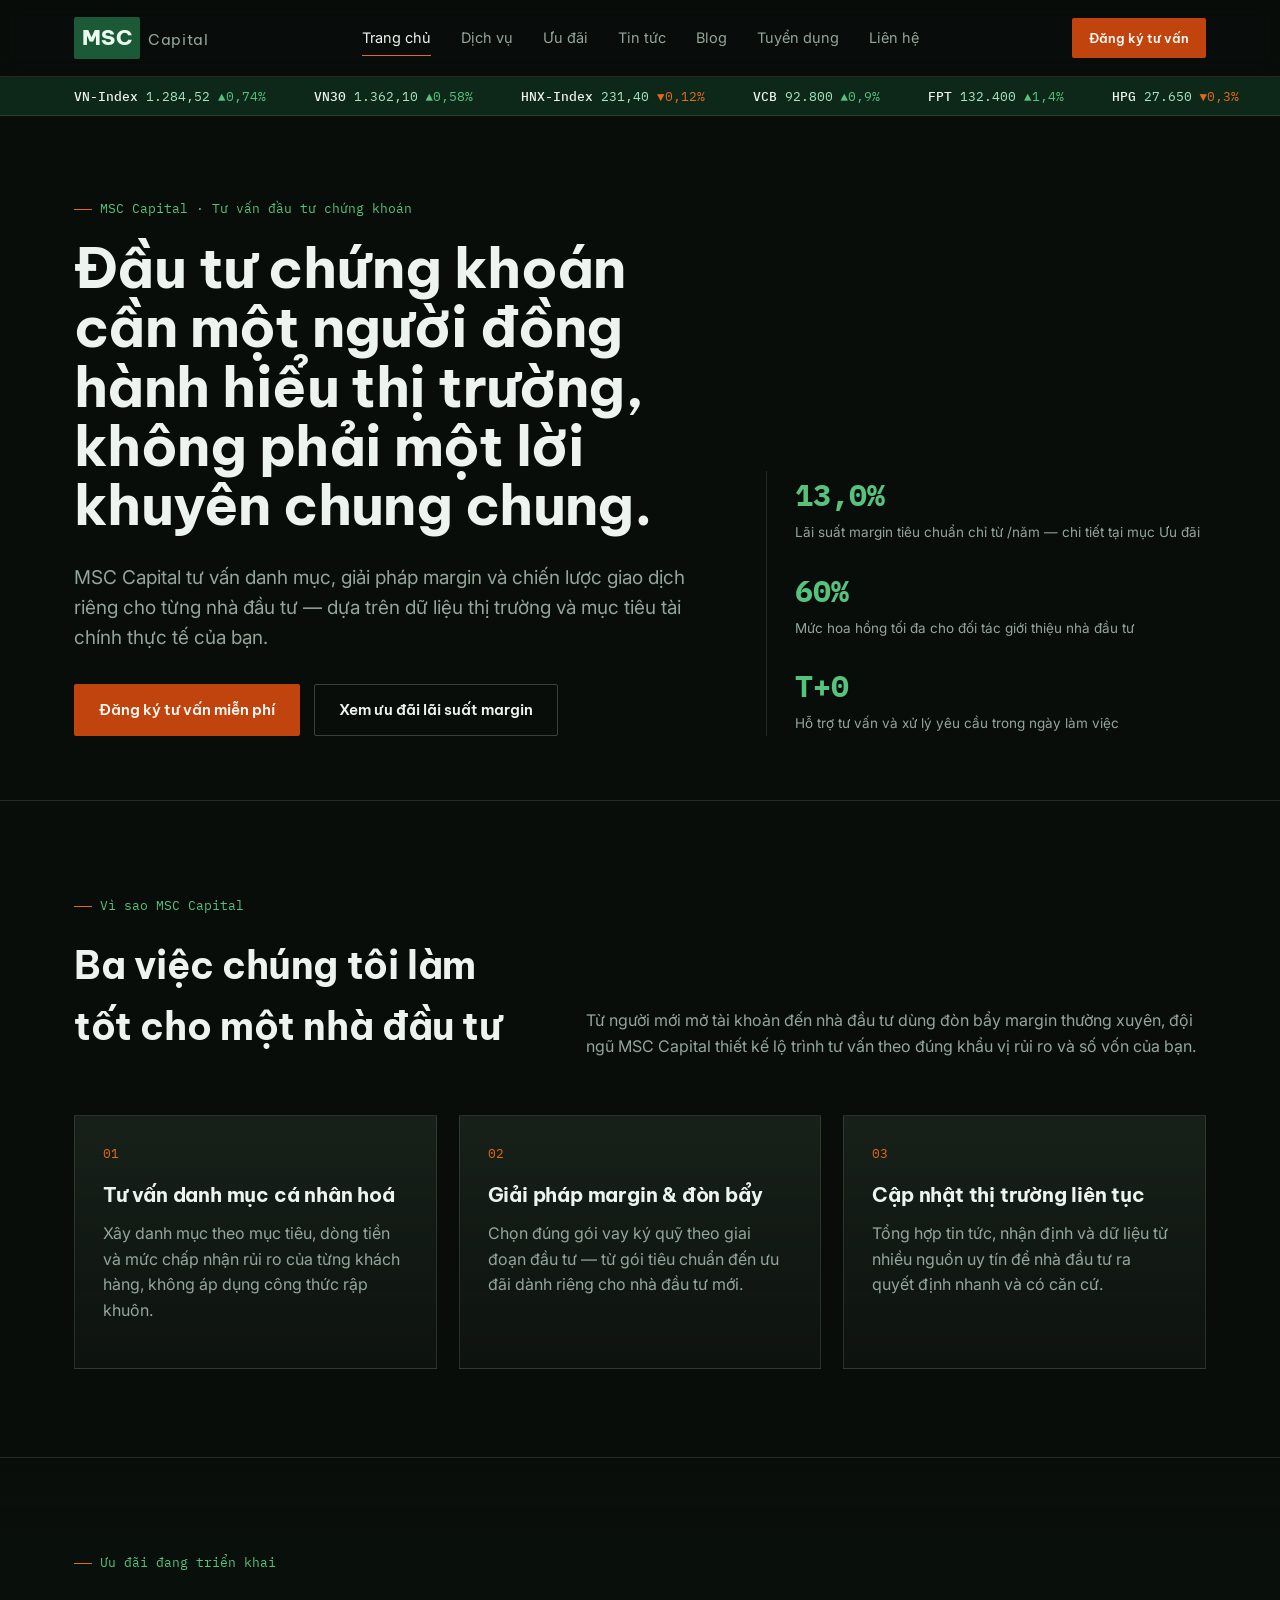
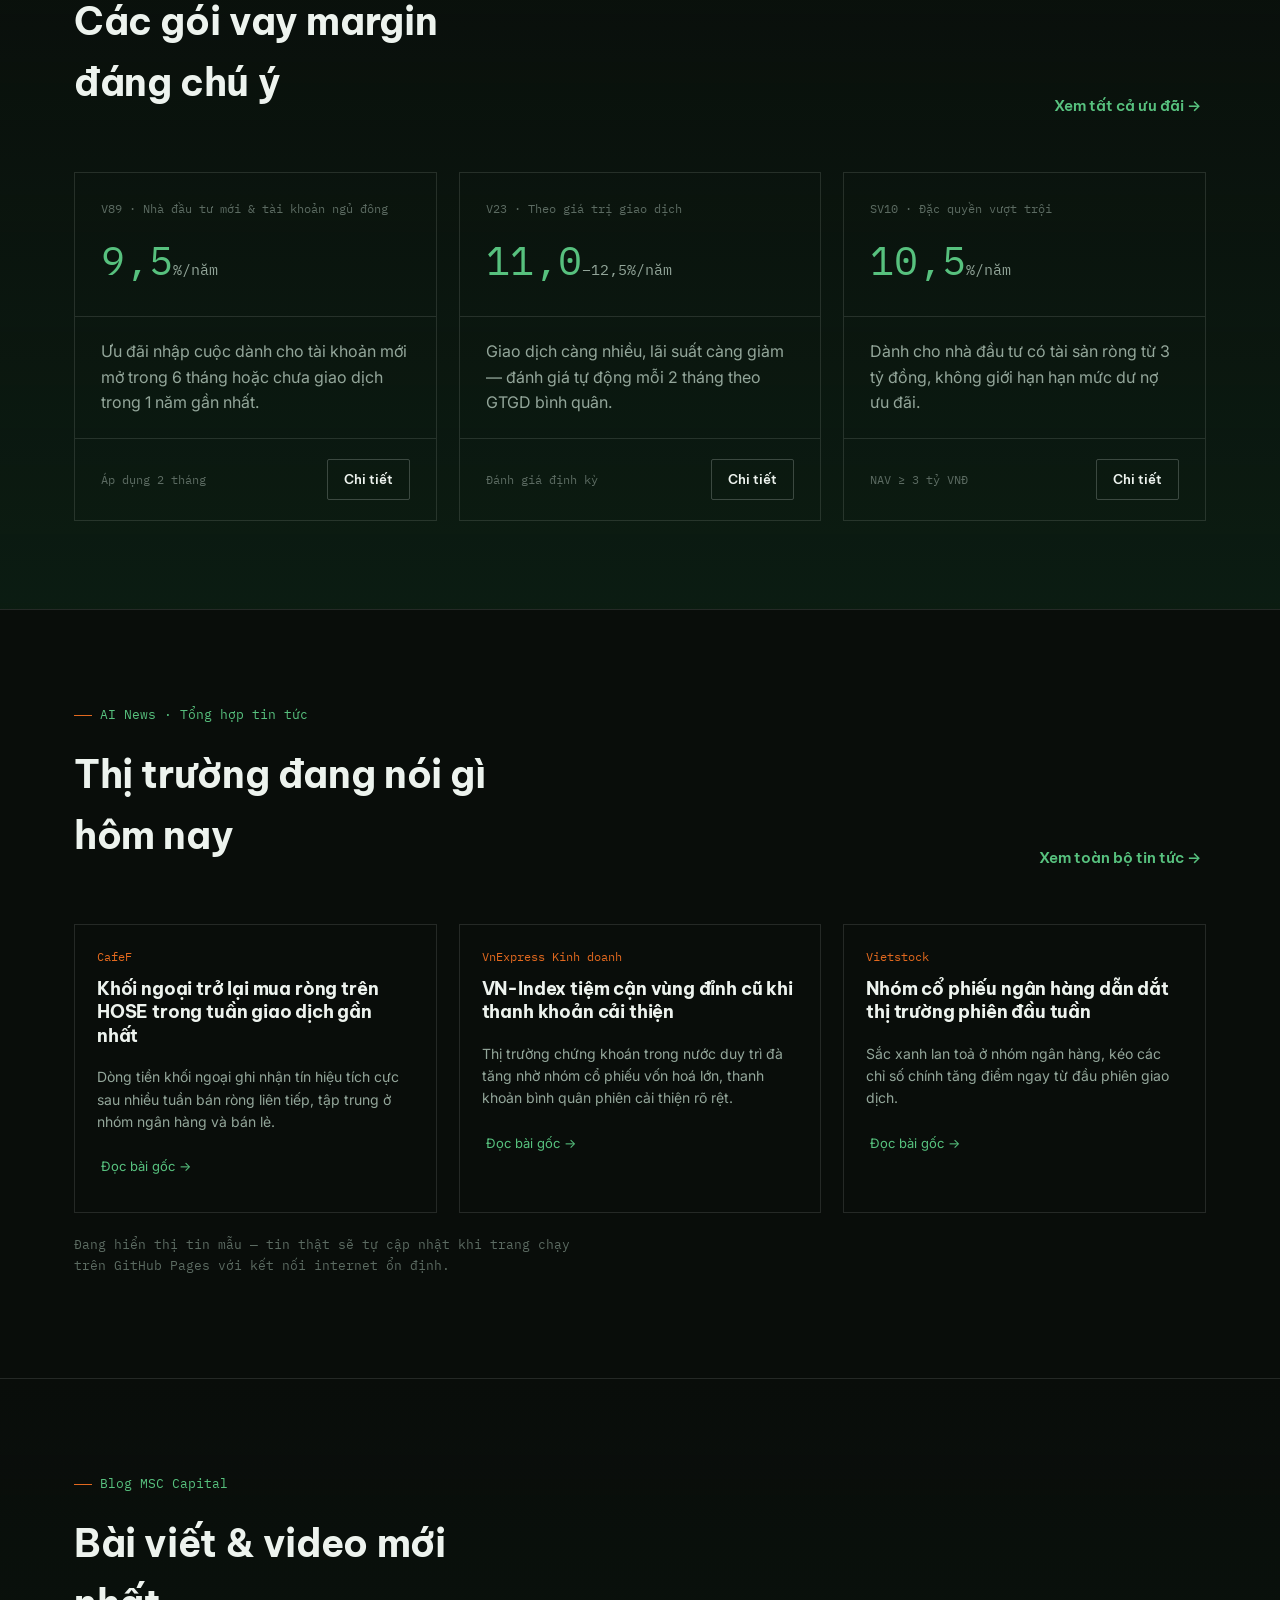
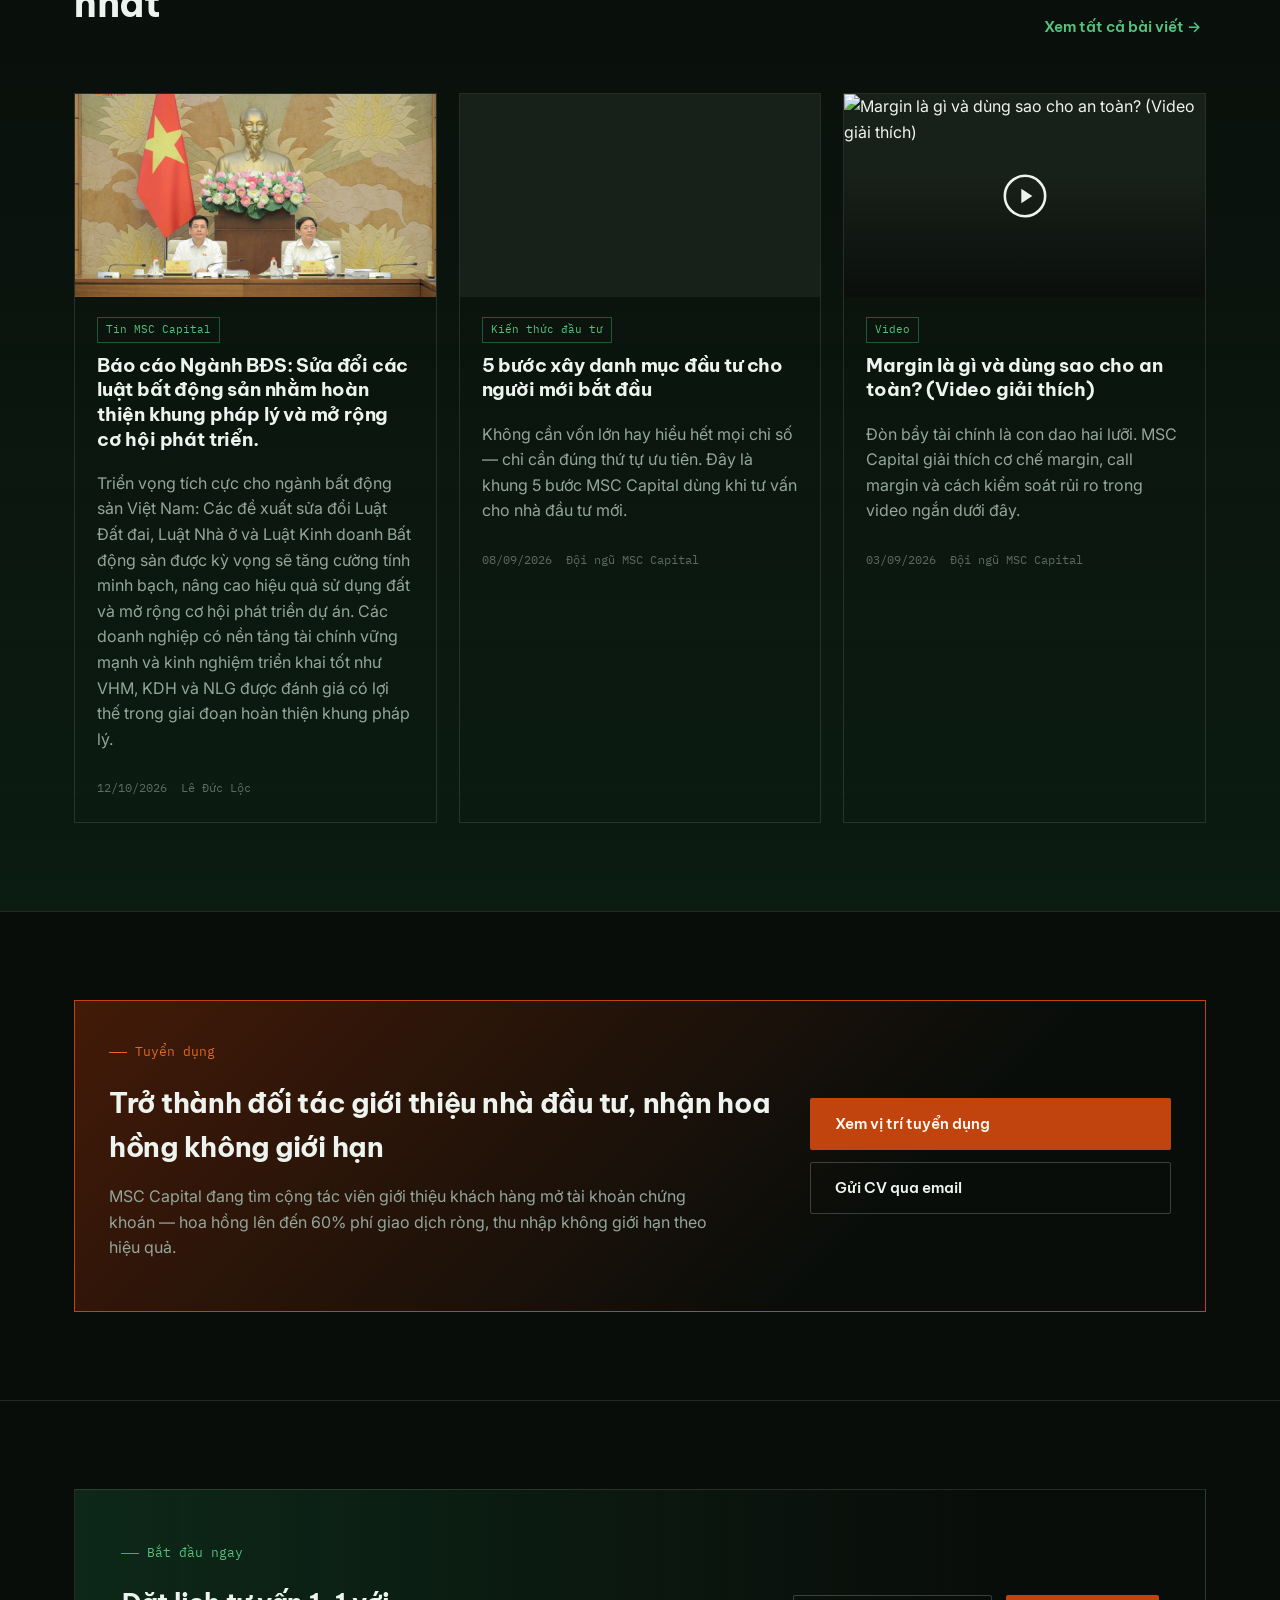
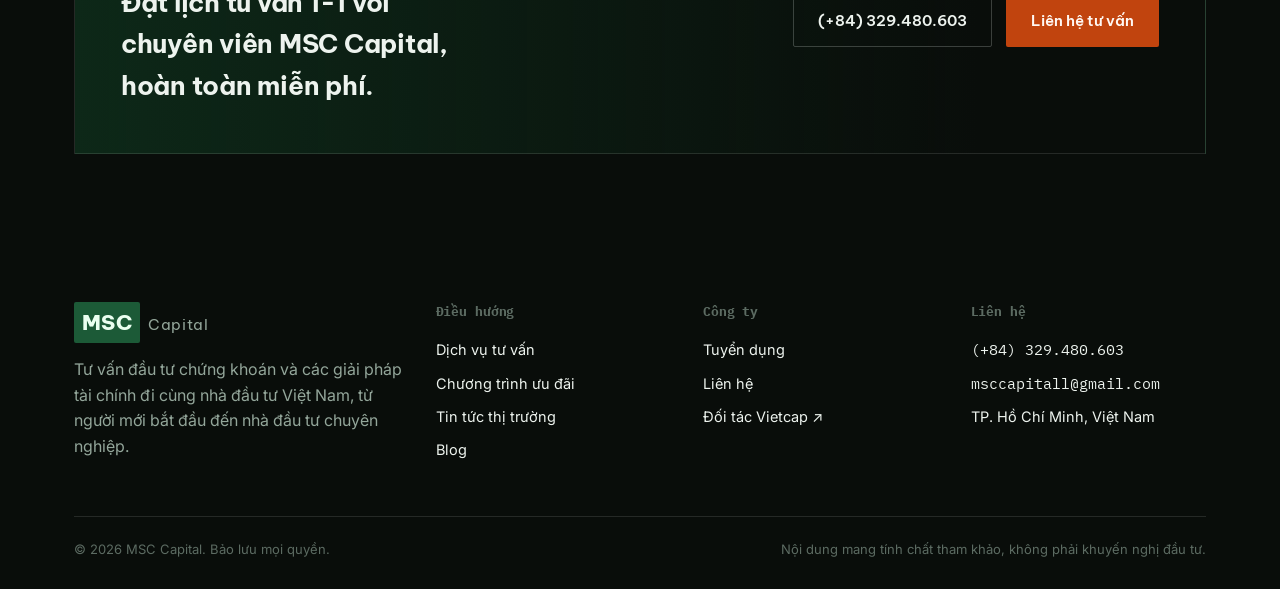
==== index.html @ 5cda2515 "Add files via upload" ====
<!DOCTYPE html>
<html lang="vi">
<head>
<meta charset="UTF-8">
<meta name="viewport" content="width=device-width, initial-scale=1.0">
<title>MSC Capital — Tư vấn đầu tư chứng khoán</title>
<meta name="description" content="MSC Capital tư vấn đầu tư chứng khoán, đồng hành cùng nhà đầu tư Việt Nam qua các gói vay margin ưu đãi, tin tức thị trường và đội ngũ chuyên viên tư vấn.">
<link rel="preconnect" href="https://fonts.googleapis.com">
<link href="https://fonts.googleapis.com/css2?family=Be+Vietnam+Pro:wght@500;700;800&family=Inter:wght@400;500;600&family=IBM+Plex+Mono:wght@400;500&display=swap" rel="stylesheet">
<link rel="stylesheet" href="css/style.css">
</head>
<body data-page="home">

<div id="site-header"></div>

<section class="hero">
  <div class="wrap hero-grid">
    <div>
      <div class="eyebrow">MSC Capital · Tư vấn đầu tư chứng khoán</div>
      <h1>Đầu tư chứng khoán cần một người đồng hành hiểu thị trường, không phải một lời khuyên chung chung.</h1>
      <p class="lede">MSC Capital tư vấn danh mục, giải pháp margin và chiến lược giao dịch riêng cho từng nhà đầu tư — dựa trên dữ liệu thị trường và mục tiêu tài chính thực tế của bạn.</p>
      <div class="hero-actions">
        <a href="lien-he.html" class="btn btn-primary">Đăng ký tư vấn miễn phí</a>
        <a href="uu-dai.html" class="btn btn-outline">Xem ưu đãi lãi suất margin</a>
      </div>
    </div>
    <div class="hero-stats">
      <div class="stat"><b>13,0%</b><span>Lãi suất margin tiêu chuẩn chỉ từ /năm — chi tiết tại mục Ưu đãi</span></div>
      <div class="stat"><b>60%</b><span>Mức hoa hồng tối đa cho đối tác giới thiệu nhà đầu tư</span></div>
      <div class="stat"><b>T+0</b><span>Hỗ trợ tư vấn và xử lý yêu cầu trong ngày làm việc</span></div>
    </div>
  </div>
</section>

<section>
  <div class="wrap">
    <div class="head-row">
      <div>
        <div class="eyebrow">Vì sao MSC Capital</div>
        <h2>Ba việc chúng tôi làm tốt cho một nhà đầu tư</h2>
      </div>
      <p>Từ người mới mở tài khoản đến nhà đầu tư dùng đòn bẩy margin thường xuyên, đội ngũ MSC Capital thiết kế lộ trình tư vấn theo đúng khẩu vị rủi ro và số vốn của bạn.</p>
    </div>
    <div class="grid-3">
      <div class="card">
        <span class="num">01</span>
        <h3>Tư vấn danh mục cá nhân hoá</h3>
        <p>Xây danh mục theo mục tiêu, dòng tiền và mức chấp nhận rủi ro của từng khách hàng, không áp dụng công thức rập khuôn.</p>
      </div>
      <div class="card">
        <span class="num">02</span>
        <h3>Giải pháp margin & đòn bẩy</h3>
        <p>Chọn đúng gói vay ký quỹ theo giai đoạn đầu tư — từ gói tiêu chuẩn đến ưu đãi dành riêng cho nhà đầu tư mới.</p>
      </div>
      <div class="card">
        <span class="num">03</span>
        <h3>Cập nhật thị trường liên tục</h3>
        <p>Tổng hợp tin tức, nhận định và dữ liệu từ nhiều nguồn uy tín để nhà đầu tư ra quyết định nhanh và có căn cứ.</p>
      </div>
    </div>
  </div>
</section>

<section class="section-alt">
  <div class="wrap">
    <div class="head-row">
      <div>
        <div class="eyebrow">Ưu đãi đang triển khai</div>
        <h2>Các gói vay margin đáng chú ý</h2>
      </div>
      <a href="uu-dai.html" class="btn-ghost btn">Xem tất cả ưu đãi →</a>
    </div>
    <div class="grid-3" id="home-promo-preview">
      <div class="promo-card">
        <div class="promo-top">
          <div class="promo-tag">V89 · Nhà đầu tư mới &amp; tài khoản ngủ đông</div>
          <div class="promo-rate">9,5<small>%/năm</small></div>
        </div>
        <div class="promo-body">
          <p style="margin:0;">Ưu đãi nhập cuộc dành cho tài khoản mới mở trong 6 tháng hoặc chưa giao dịch trong 1 năm gần nhất.</p>
        </div>
        <div class="promo-foot">
          <span class="mono" style="font-size:12px;color:var(--text-faint);">Áp dụng 2 tháng</span>
          <a href="uu-dai.html" class="btn btn-outline btn-sm">Chi tiết</a>
        </div>
      </div>
      <div class="promo-card">
        <div class="promo-top">
          <div class="promo-tag">V23 · Theo giá trị giao dịch</div>
          <div class="promo-rate">11,0<small>–12,5%/năm</small></div>
        </div>
        <div class="promo-body">
          <p style="margin:0;">Giao dịch càng nhiều, lãi suất càng giảm — đánh giá tự động mỗi 2 tháng theo GTGD bình quân.</p>
        </div>
        <div class="promo-foot">
          <span class="mono" style="font-size:12px;color:var(--text-faint);">Đánh giá định kỳ</span>
          <a href="uu-dai.html" class="btn btn-outline btn-sm">Chi tiết</a>
        </div>
      </div>
      <div class="promo-card">
        <div class="promo-top">
          <div class="promo-tag">SV10 · Đặc quyền vượt trội</div>
          <div class="promo-rate">10,5<small>%/năm</small></div>
        </div>
        <div class="promo-body">
          <p style="margin:0;">Dành cho nhà đầu tư có tài sản ròng từ 3 tỷ đồng, không giới hạn hạn mức dư nợ ưu đãi.</p>
        </div>
        <div class="promo-foot">
          <span class="mono" style="font-size:12px;color:var(--text-faint);">NAV ≥ 3 tỷ VNĐ</span>
          <a href="uu-dai.html" class="btn btn-outline btn-sm">Chi tiết</a>
        </div>
      </div>
    </div>
  </div>
</section>

<section>
  <div class="wrap">
    <div class="head-row">
      <div>
        <div class="eyebrow">AI News · Tổng hợp tin tức</div>
        <h2>Thị trường đang nói gì hôm nay</h2>
      </div>
      <a href="tin-tuc.html" class="btn-ghost btn">Xem toàn bộ tin tức →</a>
    </div>
    <div class="grid-3" id="home-news" data-limit="3">
      <p class="news-loading">Đang tải tin tức mới nhất…</p>
    </div>
  </div>
</section>

<section class="section-alt">
  <div class="wrap">
    <div class="head-row">
      <div>
        <div class="eyebrow">Blog MSC Capital</div>
        <h2>Bài viết &amp; video mới nhất</h2>
      </div>
      <a href="blog.html" class="btn-ghost btn">Xem tất cả bài viết →</a>
    </div>
    <div class="grid-3" id="home-blog" data-limit="3">
      <p class="news-loading">Đang tải bài viết…</p>
    </div>
  </div>
</section>

<section>
  <div class="wrap">
    <div class="referral-box">
      <div>
        <div class="eyebrow" style="color:var(--orange-400);">Tuyển dụng</div>
        <h2 style="font-size:28px;">Trở thành đối tác giới thiệu nhà đầu tư, nhận hoa hồng không giới hạn</h2>
        <p>MSC Capital đang tìm cộng tác viên giới thiệu khách hàng mở tài khoản chứng khoán — hoa hồng lên đến 60% phí giao dịch ròng, thu nhập không giới hạn theo hiệu quả.</p>
      </div>
      <div style="display:flex; flex-direction:column; gap:12px;">
        <a href="tuyen-dung.html" class="btn btn-primary">Xem vị trí tuyển dụng</a>
        <a href="mailto:msccapitall@gmail.com" class="btn btn-outline">Gửi CV qua email</a>
      </div>
    </div>
  </div>
</section>

<section style="border-bottom:none;">
  <div class="wrap">
    <div class="cta-band">
      <div>
        <div class="eyebrow">Bắt đầu ngay</div>
        <h2>Đặt lịch tư vấn 1-1 với chuyên viên MSC Capital, hoàn toàn miễn phí.</h2>
      </div>
      <div style="display:flex; gap:14px; flex-wrap:wrap;">
        <a href="tel:+84329480603" class="btn btn-outline mono">(+84) 329.480.603</a>
        <a href="lien-he.html" class="btn btn-primary">Liên hệ tư vấn</a>
      </div>
    </div>
  </div>
</section>

<div id="site-footer"></div>

<script src="js/include.js"></script>
<script src="js/news.js"></script>
<script src="js/blog.js"></script>
<script>
document.addEventListener('partials:ready', () => {
  loadNews('home-news', 3);
  loadBlog('home-blog', 3);
});
</script>
</body>
</html>
---- css/style.css ----
/* ==========================================================================
   MSC Capital — design tokens
   Black / green / burnt-orange, built for a Vietnamese securities-advisory brand.
   Type: Be Vietnam Pro (display, made for Vietnamese diacritics) + Inter (body)
         + IBM Plex Mono for numeric/financial data (rates, tickers, phone).
   ========================================================================== */

:root{
  --black:        #090d0a;
  --panel:        #10161122;
  --panel-solid:  #121a15;
  --panel-alt:    #172019;
  --line:         rgba(233, 240, 234, .12);
  --line-strong:  rgba(233, 240, 234, .22);

  --green-900:    #0d2818;
  --green-700:    #1c5a37;
  --green:        #2e9e5b;   /* primary brand green */
  --green-400:    #57c17e;
  --green-200:    #a8e6bf;

  --orange-900:   #431a08;
  --orange:       #c1440e;   /* deep burnt orange, secondary */
  --orange-400:   #e2691f;
  --orange-200:   #f6c199;

  --text:         #edf3ee;
  --text-muted:   #93a69a;
  --text-faint:   #5c6b62;

  --font-display: 'Be Vietnam Pro', 'Inter', sans-serif;
  --font-body:    'Inter', sans-serif;
  --font-mono:    'IBM Plex Mono', monospace;

  --container: 1180px;
  --radius: 2px; /* sharp, terminal-like edges on purpose */
}

*, *::before, *::after{ box-sizing: border-box; }
html{ scroll-behavior: smooth; }
body{
  margin: 0;
  background: var(--black);
  color: var(--text);
  font-family: var(--font-body);
  font-size: 16px;
  line-height: 1.6;
  -webkit-font-smoothing: antialiased;
}
img{ max-width: 100%; display: block; }
a{ color: inherit; text-decoration: none; }
ul{ list-style: none; margin: 0; padding: 0; }
h1,h2,h3,h4{ font-family: var(--font-display); font-weight: 700; margin: 0 0 .5em; letter-spacing: -0.01em; }
p{ margin: 0 0 1em; color: var(--text-muted); max-width: 62ch; }
.mono{ font-family: var(--font-mono); }

@media (prefers-reduced-motion: reduce){
  html{ scroll-behavior: auto; }
  *{ animation-duration: .001ms !important; animation-iteration-count: 1 !important; transition-duration: .001ms !important; }
}

/* focus visibility */
a:focus-visible, button:focus-visible, input:focus-visible, textarea:focus-visible{
  outline: 2px solid var(--green-400);
  outline-offset: 2px;
}

.wrap{
  max-width: var(--container);
  margin: 0 auto;
  padding: 0 24px;
}
section{ padding: 88px 0; border-bottom: 1px solid var(--line); }
section:last-of-type{ border-bottom: none; }
.section-alt{ background: linear-gradient(180deg, transparent, var(--green-900) 180%); }

.eyebrow{
  display: inline-flex; align-items: center; gap: 8px;
  font-family: var(--font-mono);
  font-size: 13px;
  color: var(--green-400);
  margin-bottom: 18px;
}
.eyebrow::before{
  content: ''; width: 18px; height: 1px; background: var(--orange-400);
}

.lede{ font-size: 19px; color: var(--text-muted); max-width: 58ch; }

/* ---------- buttons ---------- */
.btn{
  display: inline-flex; align-items: center; gap: 10px;
  padding: 13px 24px;
  font-family: var(--font-display); font-weight: 600; font-size: 15px;
  border: 1px solid transparent;
  border-radius: var(--radius);
  cursor: pointer;
  transition: transform .15s ease, background .15s ease, border-color .15s ease, color .15s ease;
  white-space: nowrap;
}
.btn:hover{ transform: translateY(-1px); }
.btn-primary{ background: var(--orange); color: #fff8f3; }
.btn-primary:hover{ background: var(--orange-400); }
.btn-outline{ border-color: var(--line-strong); color: var(--text); background: transparent; }
.btn-outline:hover{ border-color: var(--green-400); color: var(--green-200); }
.btn-ghost{ color: var(--green-400); padding: 13px 4px; }
.btn-ghost:hover{ color: var(--green-200); }
.btn-sm{ padding: 9px 16px; font-size: 13px; }

/* ---------- header / nav ---------- */
header.site{
  position: sticky; top: 0; z-index: 50;
  background: rgba(9,13,10,.9);
  backdrop-filter: blur(10px);
  border-bottom: 1px solid var(--line);
}
.nav{
  display: flex; align-items: center; justify-content: space-between;
  height: 76px;
}
.logo{ display: flex; align-items: baseline; gap: 8px; font-family: var(--font-display); }
.logo .mark{
  font-weight: 800; font-size: 21px; color: var(--text);
  background: var(--green-700); color: #eafff0;
  padding: 4px 8px; border-radius: 2px; letter-spacing: .02em;
}
.logo .word{ font-size: 15px; color: var(--text-muted); letter-spacing: .04em; }
.nav-links{ display: flex; align-items: center; gap: 30px; }
.nav-links a{
  font-size: 14.5px; color: var(--text-muted);
  padding: 6px 0; border-bottom: 1px solid transparent;
}
.nav-links a:hover, .nav-links a.active{ color: var(--text); border-color: var(--orange-400); }
.nav-cta{ display: flex; align-items: center; gap: 18px; }
.nav-toggle{ display:none; background: none; border: 1px solid var(--line-strong); color: var(--text); padding: 8px 10px; border-radius: 2px; }

@media (max-width: 900px){
  .nav-links{
    position: fixed; inset: 76px 0 auto 0; background: var(--black);
    border-bottom: 1px solid var(--line);
    flex-direction: column; align-items: flex-start; gap: 0;
    padding: 8px 24px 20px; transform: translateY(-8px); opacity: 0; pointer-events: none;
    transition: transform .18s ease, opacity .18s ease;
  }
  .nav-links.open{ transform: translateY(0); opacity: 1; pointer-events: auto; }
  .nav-links a{ width: 100%; padding: 12px 0; border-bottom: 1px solid var(--line); }
  .nav-toggle{ display: block; }
  .nav-cta .btn-primary{ display: none; }
}

/* ---------- ticker ---------- */
.ticker{
  background: var(--green-900);
  border-bottom: 1px solid var(--line);
  overflow: hidden;
  white-space: nowrap;
}
.ticker-track{
  display: inline-flex; gap: 48px;
  padding: 9px 0;
  font-family: var(--font-mono); font-size: 12.5px; color: var(--green-200);
  animation: ticker 32s linear infinite;
}
.ticker:hover .ticker-track{ animation-play-state: paused; }
.ticker-track span b{ color: var(--text); font-weight: 500; }
.ticker-track .up{ color: var(--green-400); }
.ticker-track .down{ color: var(--orange-400); }
.ticker-note{ color: var(--text-faint); }
@keyframes ticker{
  from{ transform: translateX(0); }
  to{ transform: translateX(-50%); }
}

/* ---------- hero ---------- */
.hero{ padding: 76px 0 64px; border-bottom: 1px solid var(--line); }
.hero-grid{ display: grid; grid-template-columns: 1.3fr .9fr; gap: 56px; align-items: end; }
.hero h1{ font-size: clamp(34px, 5vw, 56px); line-height: 1.06; }
.hero-actions{ display: flex; gap: 14px; margin-top: 30px; flex-wrap: wrap; }
.hero-stats{ display: grid; gap: 22px; border-left: 1px solid var(--line); padding-left: 28px; }
.stat b{ display:block; font-family: var(--font-mono); font-size: 30px; color: var(--green-400); }
.stat span{ font-size: 13.5px; color: var(--text-muted); }
@media (max-width: 860px){ .hero-grid{ grid-template-columns: 1fr; } .hero-stats{ border-left:none; padding-left:0; border-top: 1px solid var(--line); padding-top: 24px; display:grid; grid-template-columns: repeat(3,1fr);} }

/* ---------- generic page hero (inner pages) ---------- */
.page-hero{ padding: 64px 0 48px; border-bottom: 1px solid var(--line); }
.page-hero h1{ font-size: clamp(30px, 4.2vw, 46px); max-width: 18ch; }

/* ---------- grids & cards ---------- */
.grid-3{ display: grid; grid-template-columns: repeat(3, 1fr); gap: 22px; }
.grid-2{ display: grid; grid-template-columns: repeat(2, 1fr); gap: 22px; }
@media (max-width: 900px){ .grid-3, .grid-2{ grid-template-columns: 1fr; } }

.card{
  border: 1px solid var(--line);
  padding: 28px;
  background: linear-gradient(180deg, var(--panel-alt), transparent 140%);
  transition: border-color .15s ease;
}
.card:hover{ border-color: var(--line-strong); }
.card .num{ font-family: var(--font-mono); color: var(--orange-400); font-size: 13px; margin-bottom: 14px; display:block; }
.card h3{ font-size: 20px; }
.card ul{ margin-top: 14px; }
.card li{ position: relative; padding-left: 18px; margin-bottom: 8px; font-size: 14.5px; color: var(--text-muted); }
.card li::before{ content:''; position:absolute; left:0; top:9px; width:6px; height:1px; background: var(--green-400); }

/* section heading row */
.head-row{ display: flex; justify-content: space-between; align-items: flex-end; gap: 24px; margin-bottom: 40px; flex-wrap: wrap; }
.head-row h2{ font-size: clamp(26px, 3.4vw, 38px); max-width: 16ch; }

/* ---------- promo cards ---------- */
.promo-card{ border: 1px solid var(--line); display: flex; flex-direction: column; }
.promo-top{ padding: 26px 26px 20px; border-bottom: 1px solid var(--line); }
.promo-tag{ font-family: var(--font-mono); font-size: 12px; color: var(--text-faint); }
.promo-rate{ font-family: var(--font-mono); font-size: 40px; color: var(--green-400); margin: 10px 0 4px; }
.promo-rate small{ font-size: 15px; color: var(--text-muted); }
.promo-body{ padding: 22px 26px; flex: 1; display:flex; flex-direction:column; gap:14px; }
.spec-list{ display:grid; gap: 8px; font-size: 13.8px; }
.spec-list div{ display:flex; justify-content: space-between; gap: 12px; border-bottom: 1px dashed var(--line); padding-bottom: 8px; color: var(--text-muted); }
.spec-list b{ color: var(--text); font-weight: 500; }
.promo-foot{ padding: 20px 26px; border-top: 1px solid var(--line); display:flex; justify-content: space-between; align-items:center; gap: 12px; }

/* ---------- news ---------- */
.news-card{ border: 1px solid var(--line); padding: 22px; display:flex; flex-direction:column; gap:10px; }
.news-source{ font-family: var(--font-mono); font-size: 12px; color: var(--orange-400); display:flex; justify-content:space-between; }
.news-card h3{ font-size: 17.5px; line-height: 1.35; }
.news-card p{ font-size: 14px; margin:0; }
.news-loading, .news-empty{ color: var(--text-faint); font-family: var(--font-mono); font-size: 13px; }

/* ---------- blog ---------- */
.post-card{ border: 1px solid var(--line); overflow: hidden; display:flex; flex-direction:column; }
.post-thumb{ aspect-ratio: 16/9; background: var(--panel-alt); position: relative; display:flex; align-items:center; justify-content:center; overflow:hidden; }
.post-thumb img{ width:100%; height:100%; object-fit: cover; }
.post-thumb .play{
  position:absolute; inset:0; display:flex; align-items:center; justify-content:center;
  background: linear-gradient(180deg, transparent 40%, rgba(0,0,0,.55));
}
.post-thumb .play svg{ width:44px; height:44px; }
.post-body{ padding: 20px 22px 24px; display:flex; flex-direction:column; gap: 10px; flex:1; }
.post-meta{ font-family: var(--font-mono); font-size: 12px; color: var(--text-faint); display:flex; gap:14px; }
.post-tag{ display:inline-block; font-family: var(--font-mono); font-size: 11px; color: var(--green-400); border:1px solid var(--green-700); padding: 3px 8px; width: fit-content; }
.post-body h3{ font-size: 19px; line-height:1.3; }

/* ---------- job cards (tuyển dụng) ---------- */
.job-card{ border: 1px solid var(--line); }
.job-head{ padding: 26px 28px; display:flex; justify-content:space-between; align-items:flex-start; gap: 20px; flex-wrap: wrap; border-bottom:1px solid var(--line); }
.job-head h3{ font-size: 23px; margin-bottom: 6px; }
.job-badges{ display:flex; gap:8px; flex-wrap:wrap; }
.badge{ font-family: var(--font-mono); font-size: 11.5px; padding: 5px 10px; border:1px solid var(--line-strong); color: var(--text-muted); }
.badge.hl{ border-color: var(--orange); color: var(--orange-400); }
.job-body{ padding: 26px 28px; display:grid; grid-template-columns: 1fr 1fr; gap: 30px 40px; }
@media (max-width:760px){ .job-body{ grid-template-columns: 1fr; } }
.job-body h4{ font-size: 14px; text-transform: none; color: var(--text); margin-bottom: 10px; font-family: var(--font-display);}
.job-body li{ position: relative; padding-left: 16px; margin-bottom: 8px; font-size: 14.3px; color: var(--text-muted); }
.job-body li::before{ content:'—'; position:absolute; left:0; color: var(--green-400); }
.job-foot{ padding: 22px 28px; border-top:1px solid var(--line); display:flex; gap:14px; flex-wrap:wrap; align-items:center; justify-content: space-between; }

/* referral highlight box */
.referral-box{
  border: 1px solid var(--orange);
  background: linear-gradient(135deg, var(--orange-900), transparent 70%);
  padding: 34px;
  display: grid; grid-template-columns: 1.3fr .7fr; gap: 30px; align-items: center;
}
@media (max-width:760px){ .referral-box{ grid-template-columns:1fr; } }

/* ---------- process steps ---------- */
.steps{ display:grid; grid-template-columns: repeat(4,1fr); gap: 20px; }
@media (max-width:900px){ .steps{ grid-template-columns: 1fr 1fr; } }
.step{ border-top: 2px solid var(--green); padding-top: 16px; }
.step .step-n{ font-family: var(--font-mono); color: var(--orange-400); font-size: 13px; }

/* ---------- contact ---------- */
.contact-grid{ display:grid; grid-template-columns: .8fr 1.2fr; gap: 50px; }
@media (max-width:860px){ .contact-grid{ grid-template-columns:1fr; } }
.contact-item{ padding: 18px 0; border-bottom: 1px solid var(--line); }
.contact-item span{ display:block; font-family: var(--font-mono); font-size:12px; color: var(--text-faint); margin-bottom:6px;}
.contact-item a, .contact-item div{ font-size: 19px; font-family: var(--font-display); }
form.contact-form{ display:grid; gap: 16px; }
.form-row{ display:grid; grid-template-columns: 1fr 1fr; gap: 16px; }
@media (max-width:600px){ .form-row{ grid-template-columns:1fr; } }
input, textarea, select{
  width:100%; background: var(--panel-solid); border: 1px solid var(--line-strong);
  color: var(--text); padding: 13px 14px; font-family: var(--font-body); font-size: 14.5px;
  border-radius: var(--radius);
}
textarea{ resize: vertical; min-height: 120px; }
label{ font-size: 13px; color: var(--text-muted); display:block; margin-bottom: 6px; }
.form-note{ font-size: 12.5px; color: var(--text-faint); }

/* ---------- cta band ---------- */
.cta-band{
  border: 1px solid var(--line);
  padding: 46px;
  display:flex; justify-content:space-between; align-items:center; gap: 24px; flex-wrap: wrap;
  background: linear-gradient(90deg, var(--green-900), transparent 80%);
}
.cta-band h2{ font-size: 26px; margin:0; max-width: 20ch; }

/* ---------- footer ---------- */
footer.site{ padding: 60px 0 30px; }
.footer-grid{ display:grid; grid-template-columns: 1.4fr 1fr 1fr 1fr; gap: 32px; margin-bottom: 40px; }
@media (max-width:800px){ .footer-grid{ grid-template-columns: 1fr 1fr; } }
.footer-grid h4{ font-size: 13px; color: var(--text-faint); font-family: var(--font-mono); margin-bottom: 16px; }
.footer-grid li{ margin-bottom: 10px; font-size: 14.5px; }
.footer-grid a:hover{ color: var(--green-400); }
.footer-bottom{ border-top: 1px solid var(--line); padding-top: 22px; display:flex; justify-content:space-between; gap:12px; flex-wrap:wrap; font-size: 13px; color: var(--text-faint); }
.disclaimer{ font-size: 12.5px; color: var(--text-faint); max-width: 90ch; margin-top: 16px; }

/* breadcrumb / back */
.back-link{ display:inline-flex; gap:8px; align-items:center; font-size: 13.5px; color: var(--text-muted); margin-bottom: 20px; }
.back-link:hover{ color: var(--green-400); }
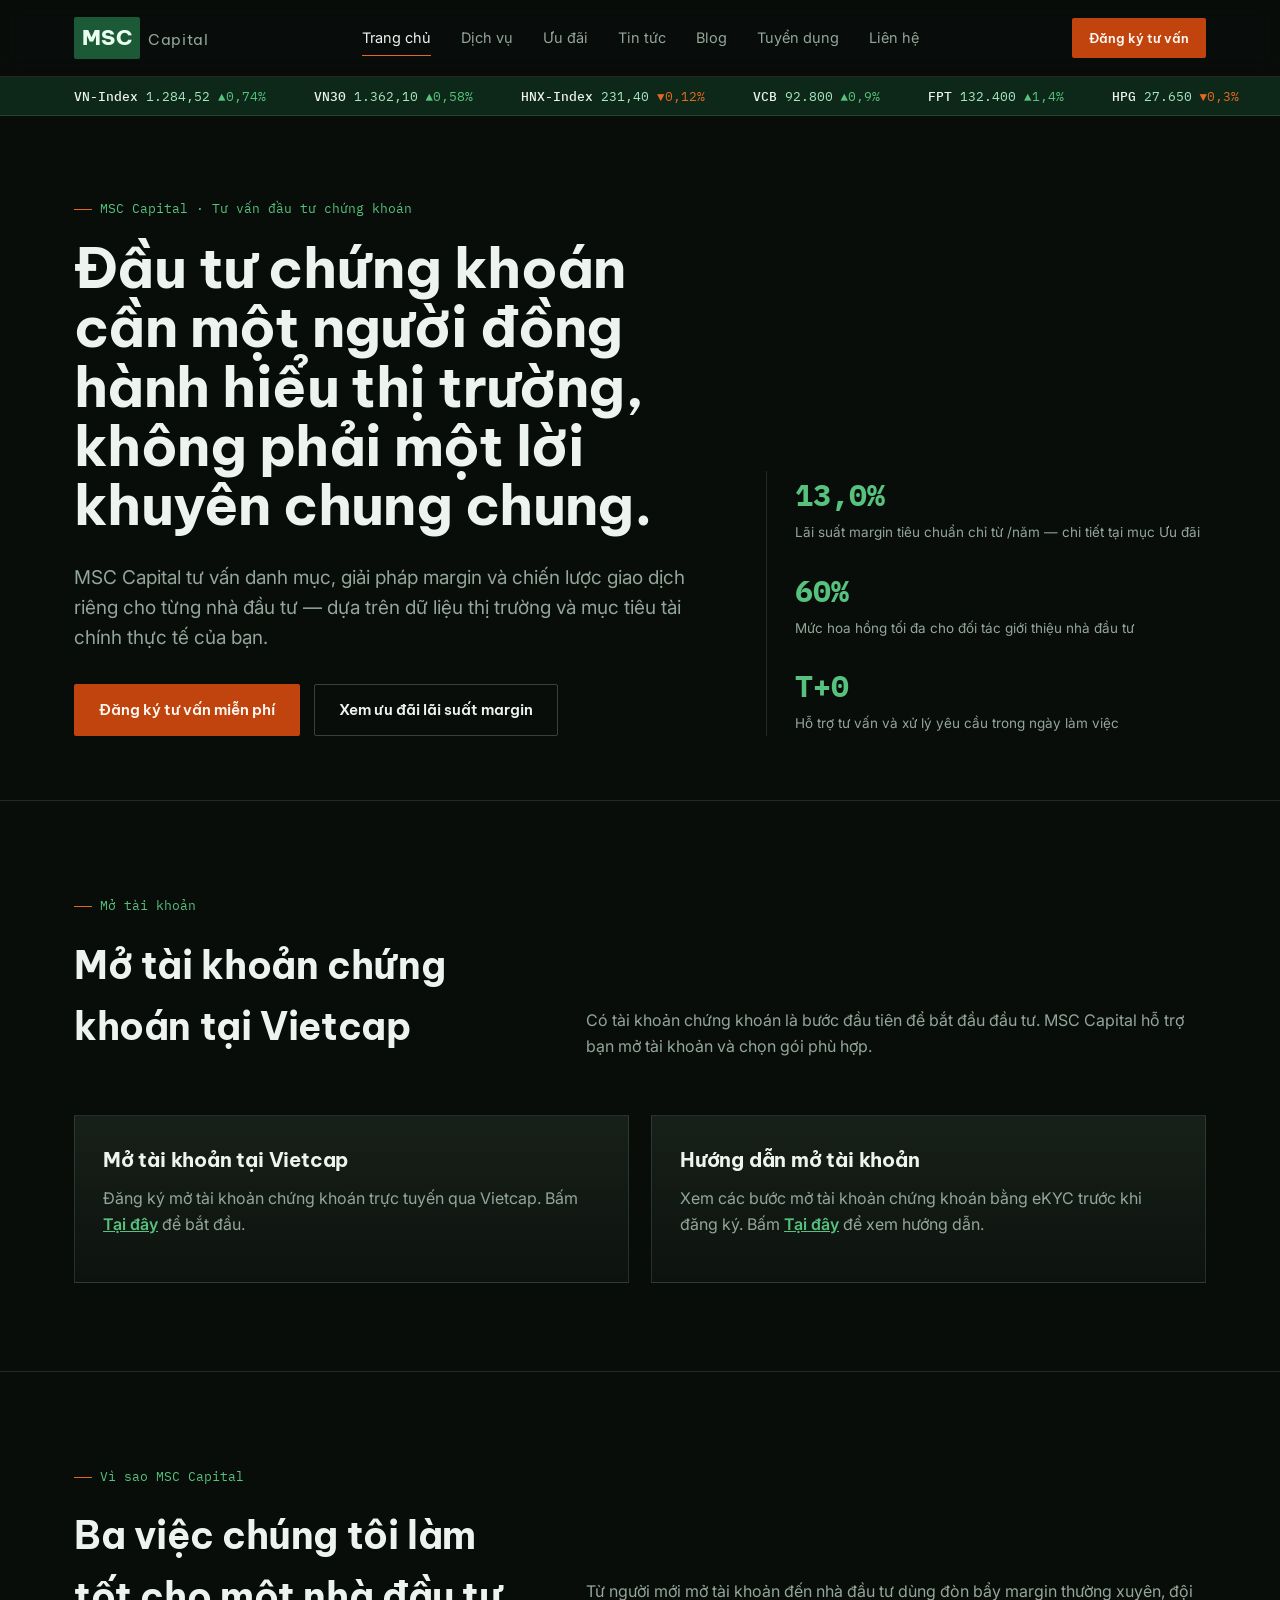
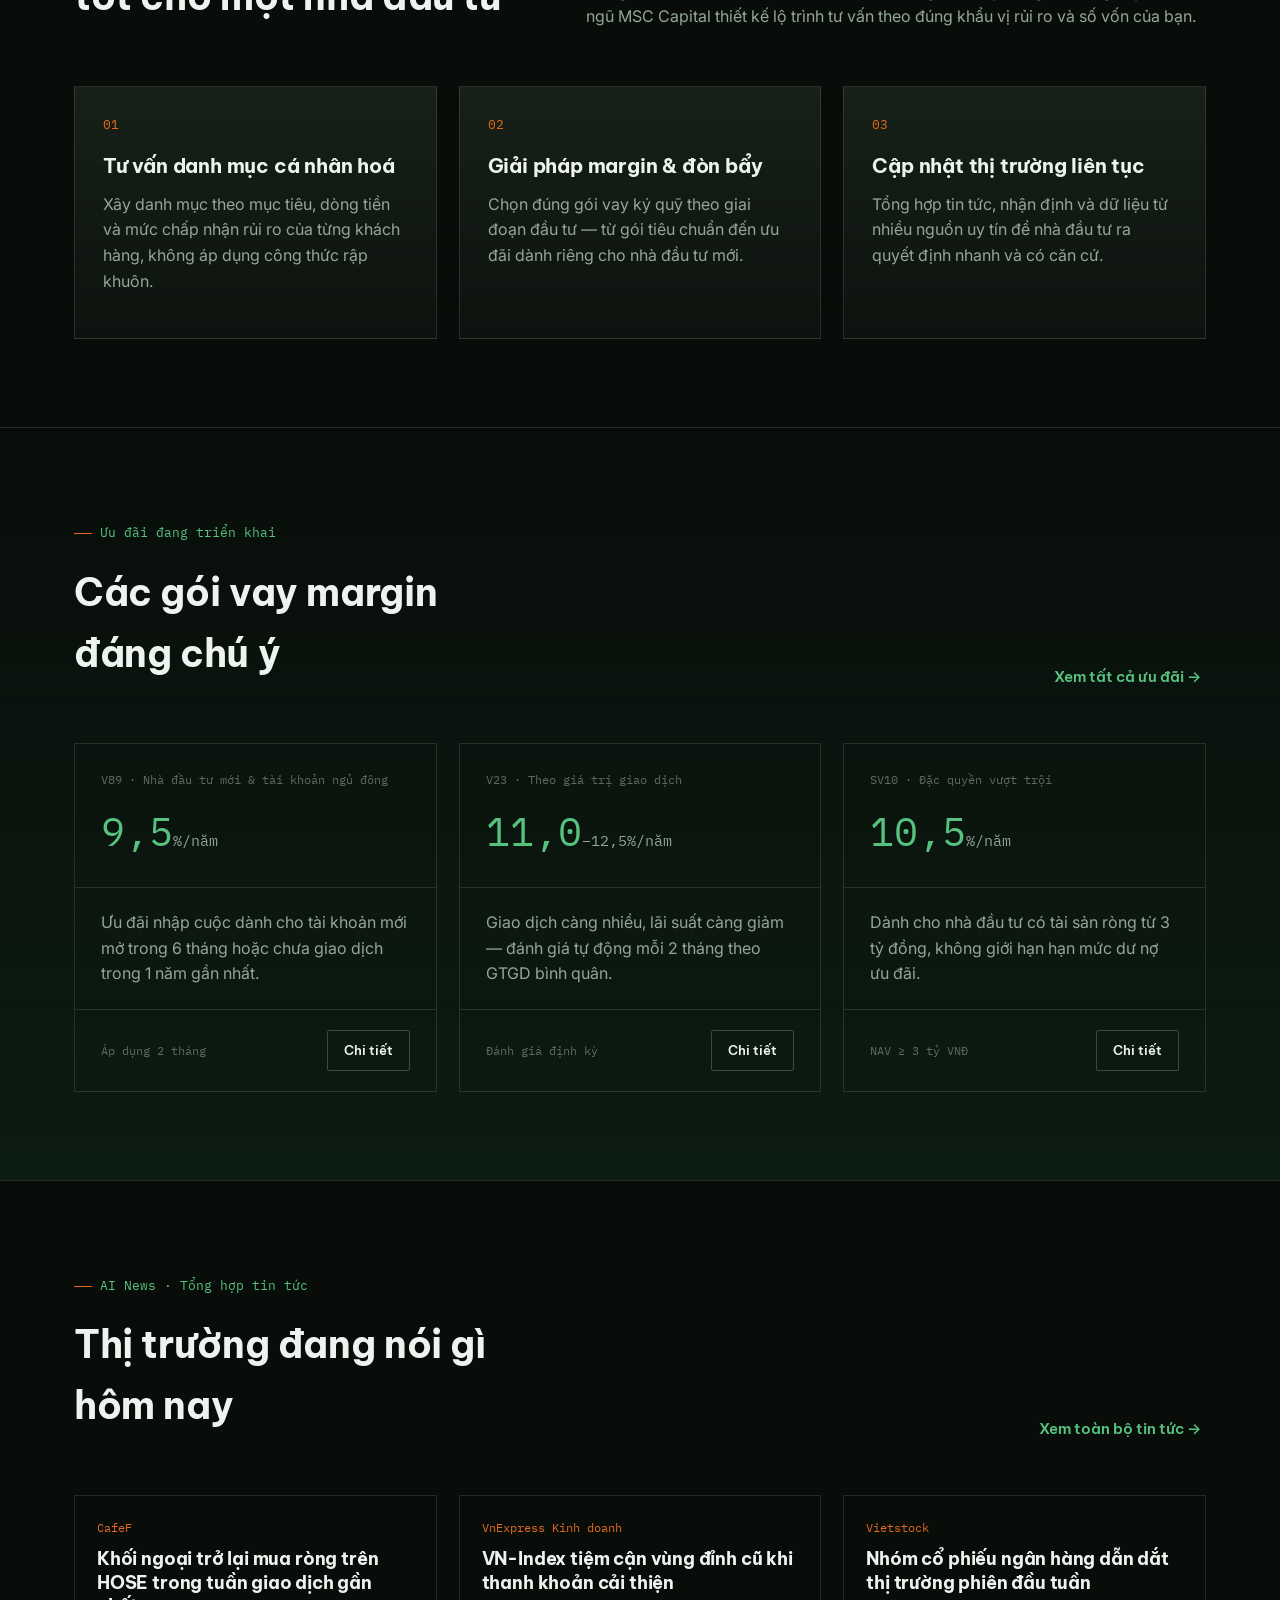
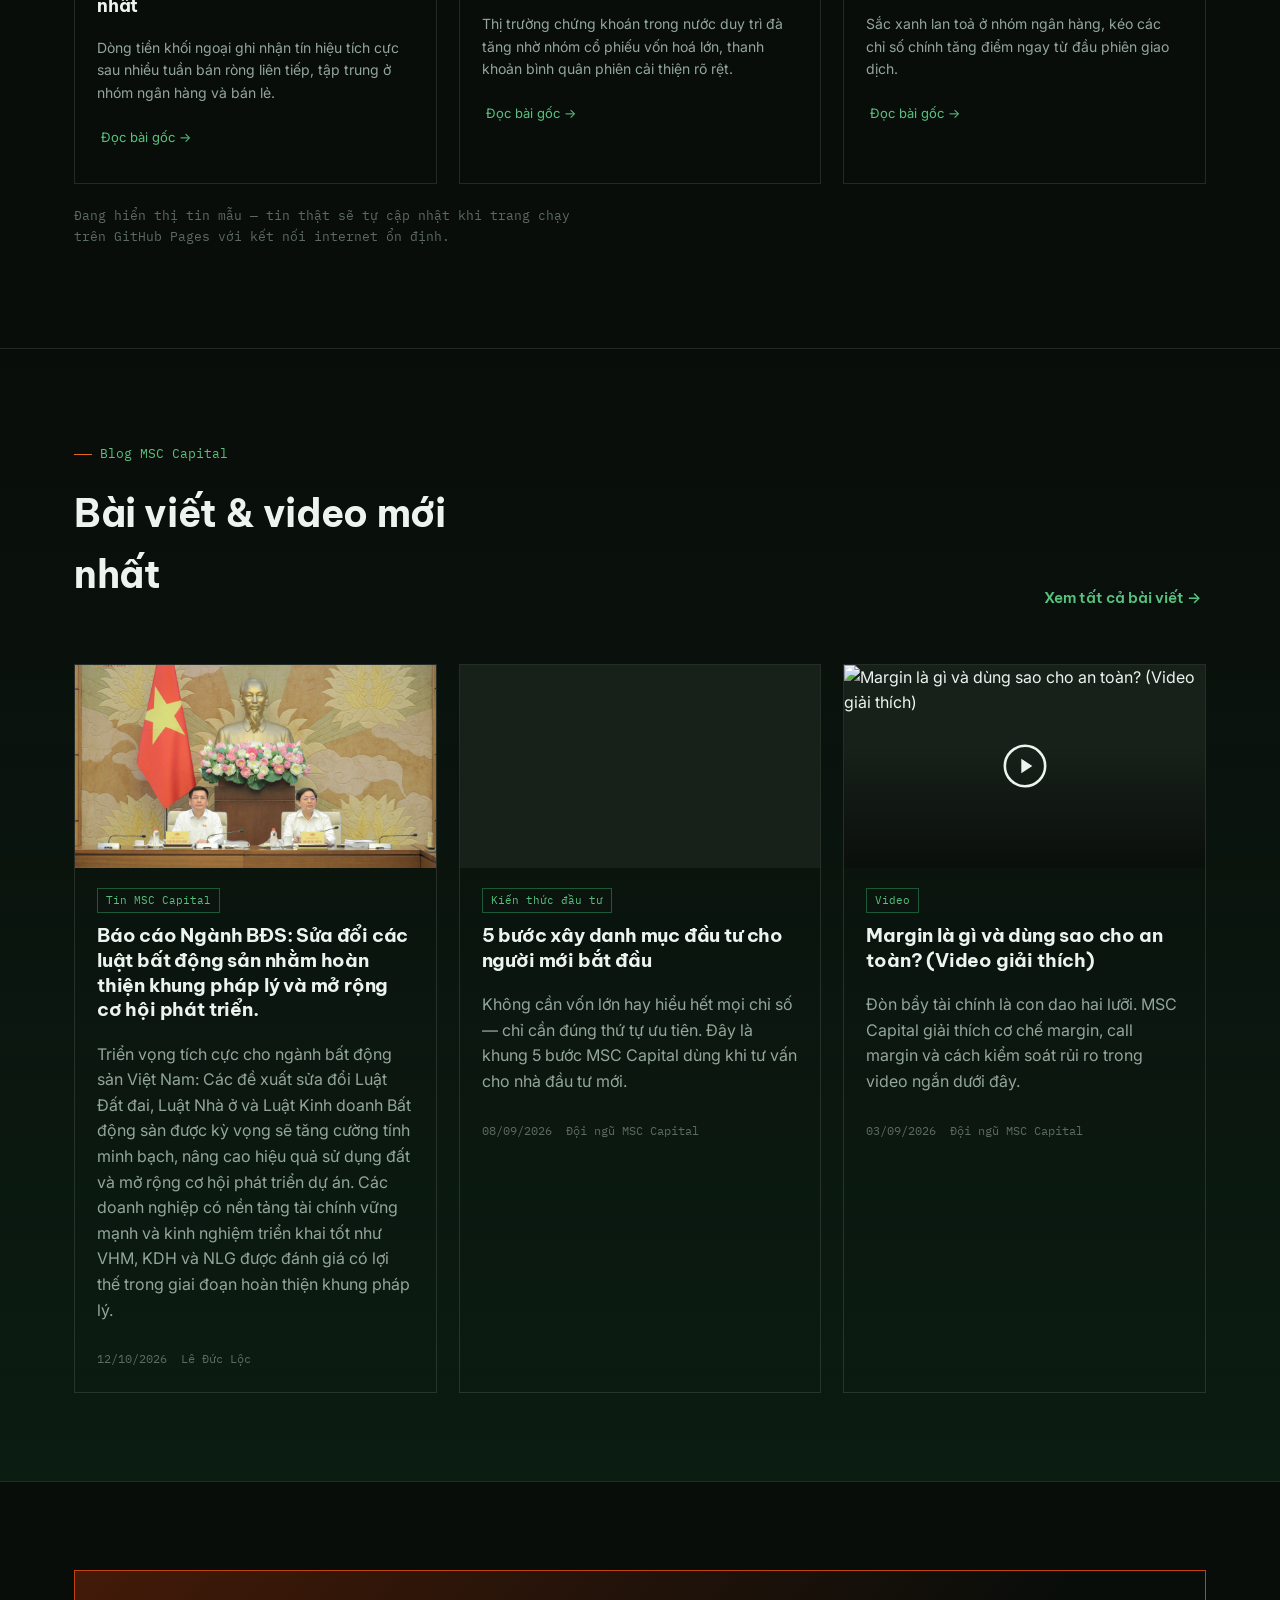
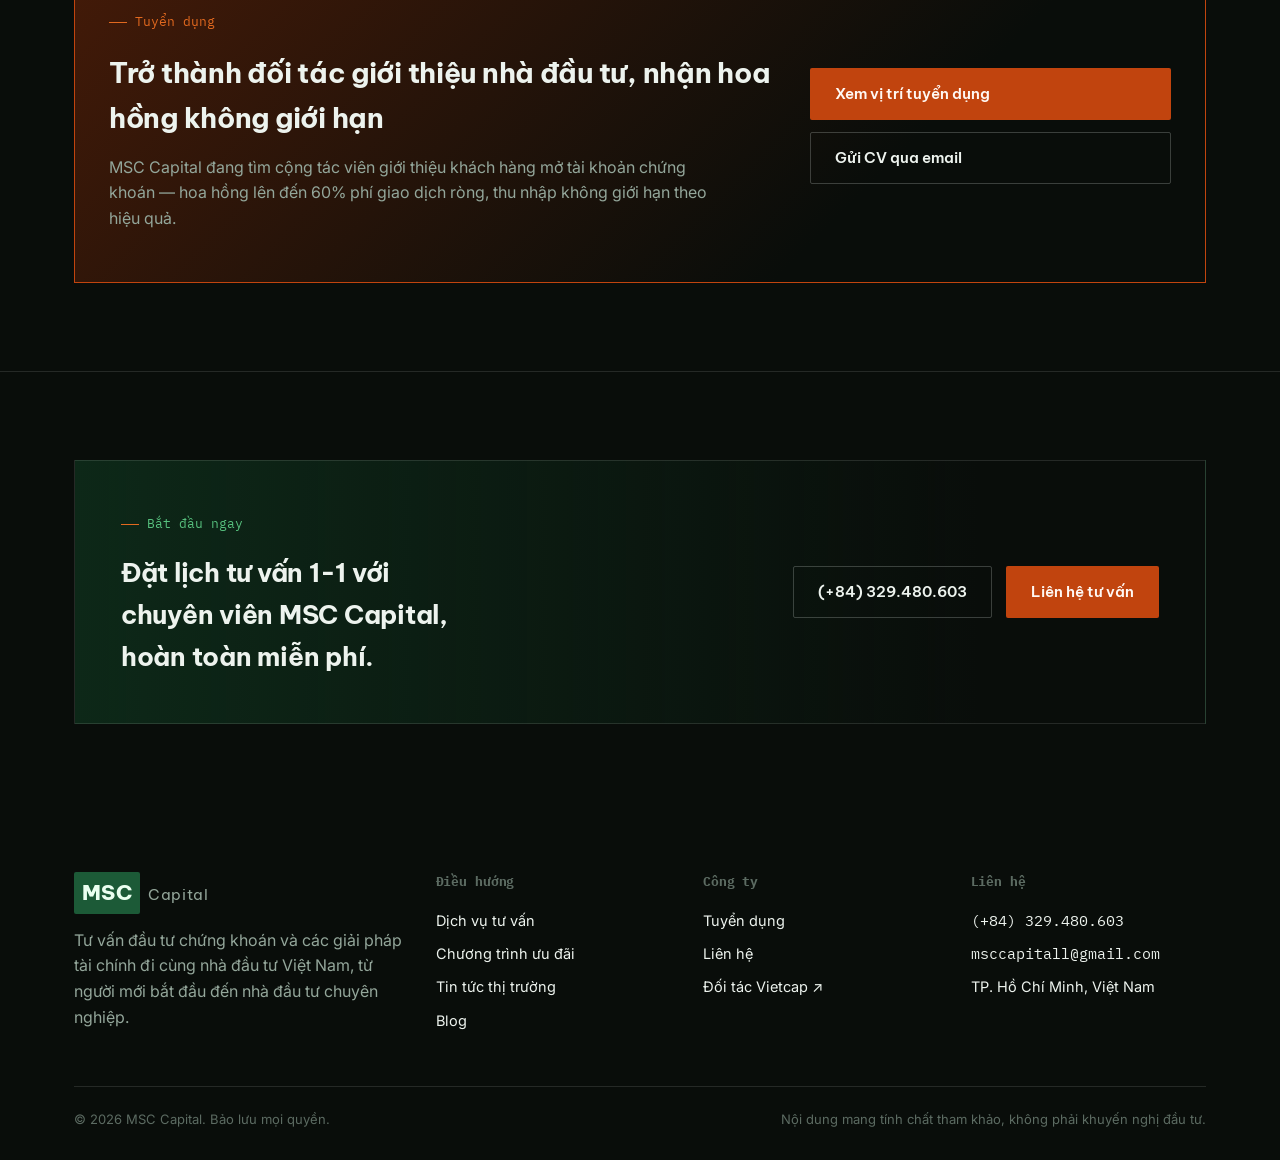
==== commit cd7b40f3: "Update index.html" ====
--- a/index.html
+++ b/index.html
@@ -32,6 +32,28 @@
   </div>
 </section>
 
+<section id="mo-tai-khoan">
+  <div class="wrap">
+    <div class="head-row">
+      <div>
+        <div class="eyebrow">Mở tài khoản</div>
+        <h2>Mở tài khoản chứng khoán tại Vietcap</h2>
+      </div>
+      <p>Có tài khoản chứng khoán là bước đầu tiên để bắt đầu đầu tư. MSC Capital hỗ trợ bạn mở tài khoản và chọn gói phù hợp.</p>
+    </div>
+    <div class="grid-2">
+      <div class="card">
+        <h3>Mở tài khoản tại Vietcap</h3>
+        <p>Đăng ký mở tài khoản chứng khoán trực tuyến qua Vietcap. Bấm <a href="https://www.vietcap.com.vn/mo-tai-khoan?ref=mgm5rwnqm" target="_blank" rel="noopener" style="color:var(--green-400); text-decoration:underline; font-weight:600; font-size:inherit;">Tại đây</a> để bắt đầu.</p>
+      </div>
+      <div class="card">
+        <h3>Hướng dẫn mở tài khoản</h3>
+        <p>Xem các bước mở tài khoản chứng khoán bằng eKYC trước khi đăng ký. Bấm <a href="https://www.vietcap.com.vn/huong-dan-chung/mo-tai-khoan-ekyc" target="_blank" rel="noopener" style="color:var(--green-400); text-decoration:underline; font-weight:600; font-size:inherit;">Tại đây</a> để xem hướng dẫn.</p>
+      </div>
+    </div>
+  </div>
+</section>
+
 <section>
   <div class="wrap">
     <div class="head-row">
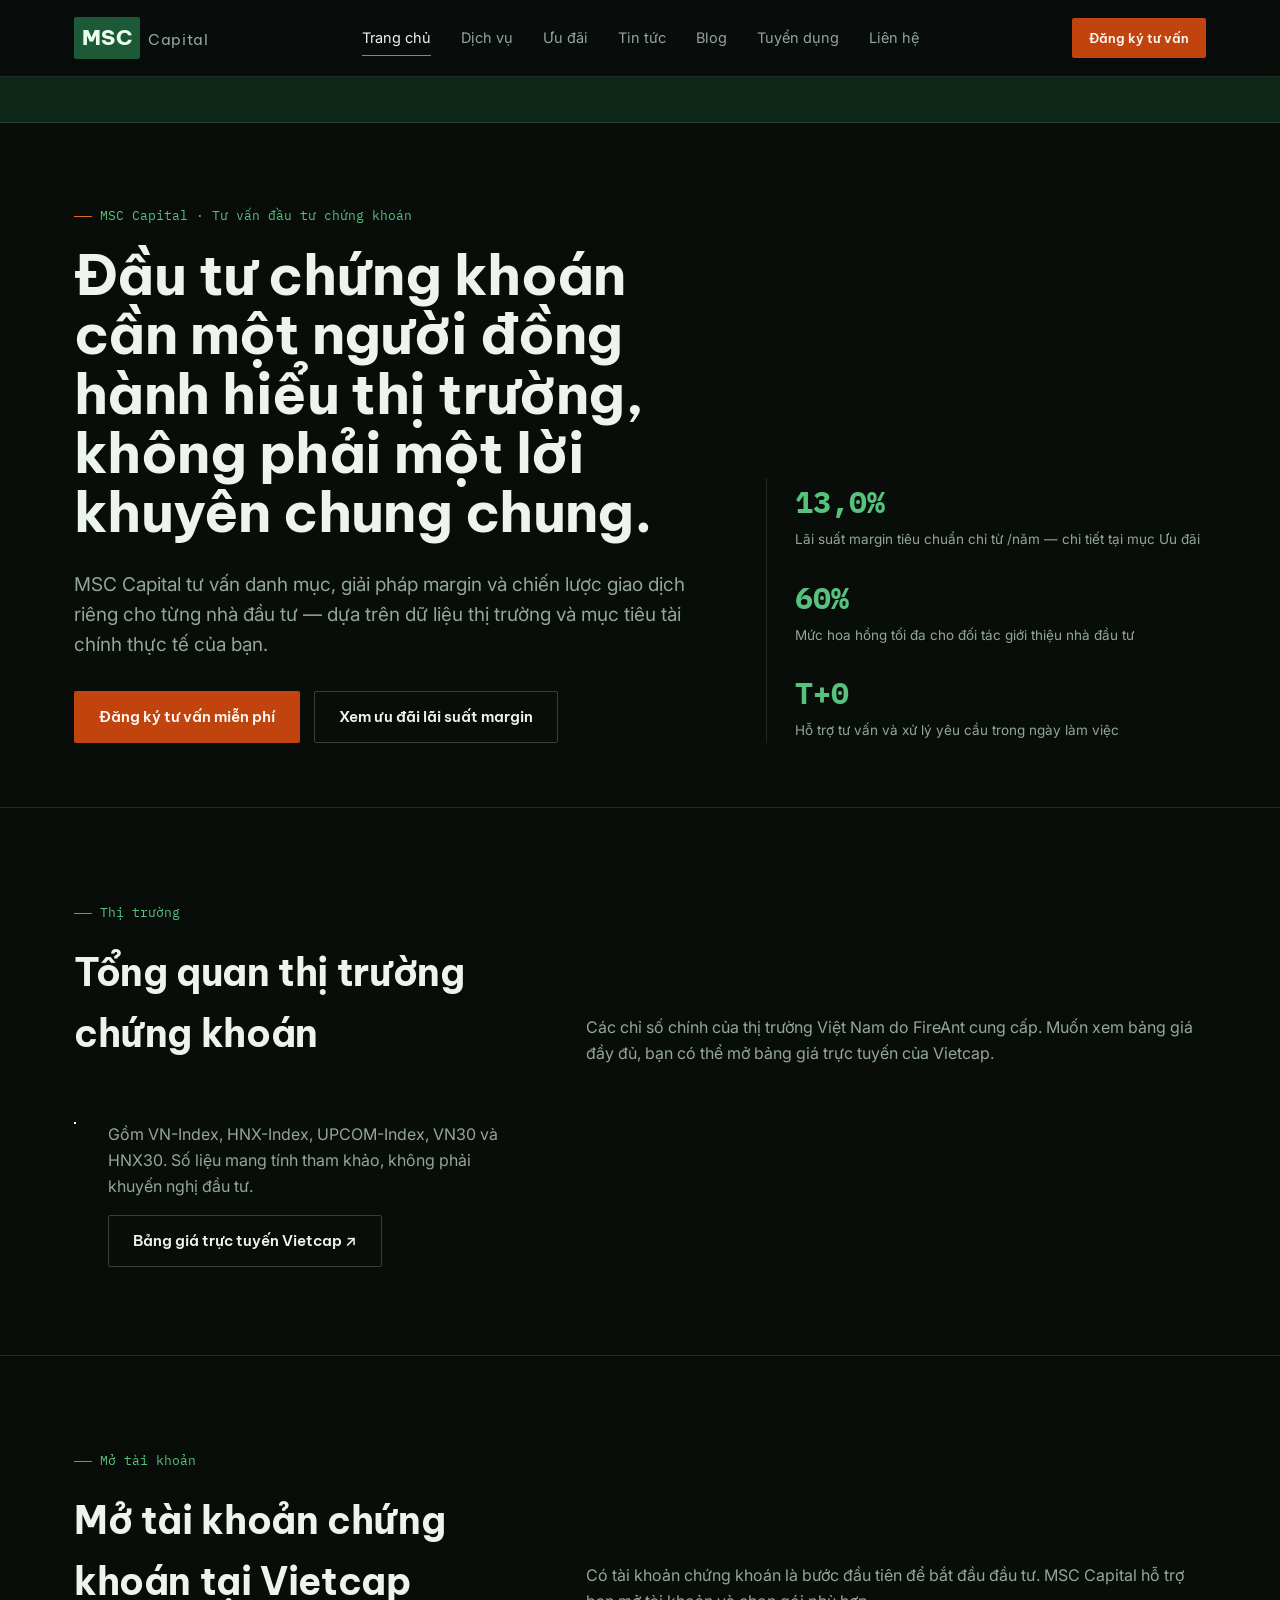
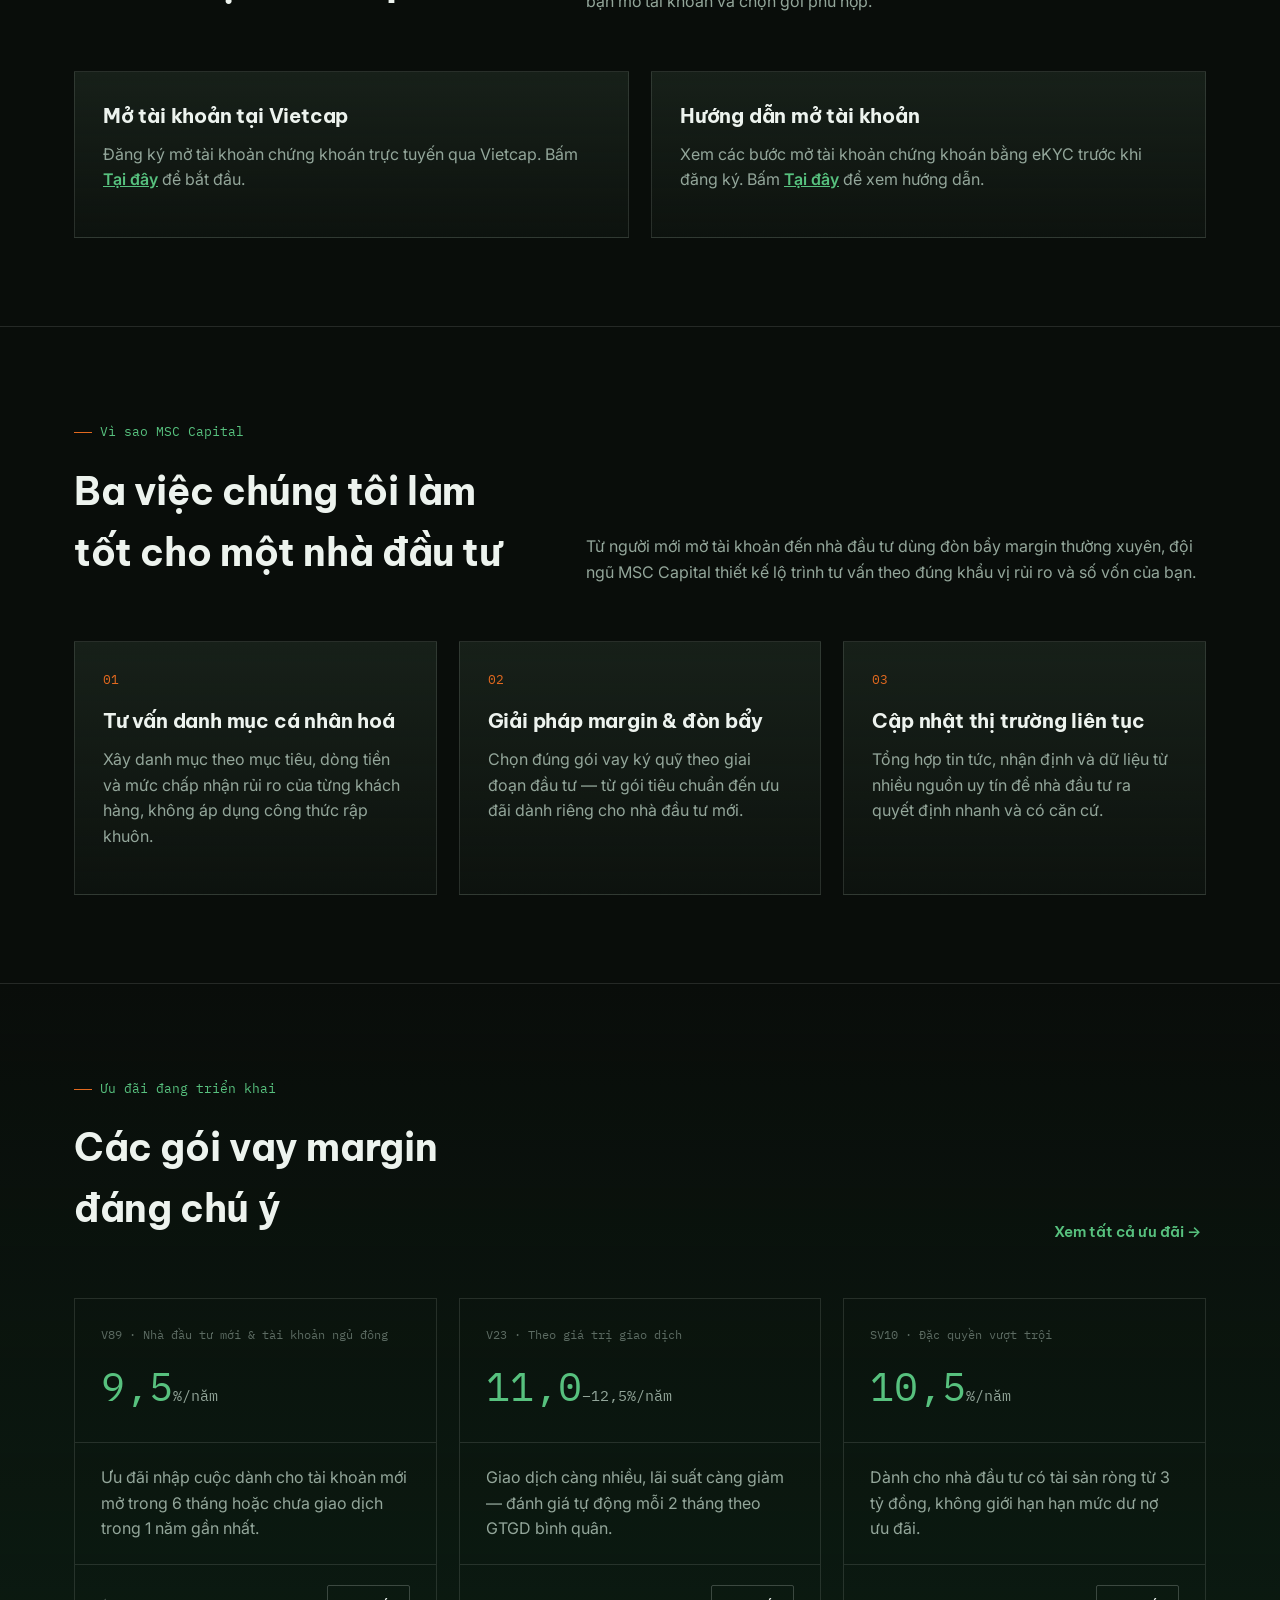
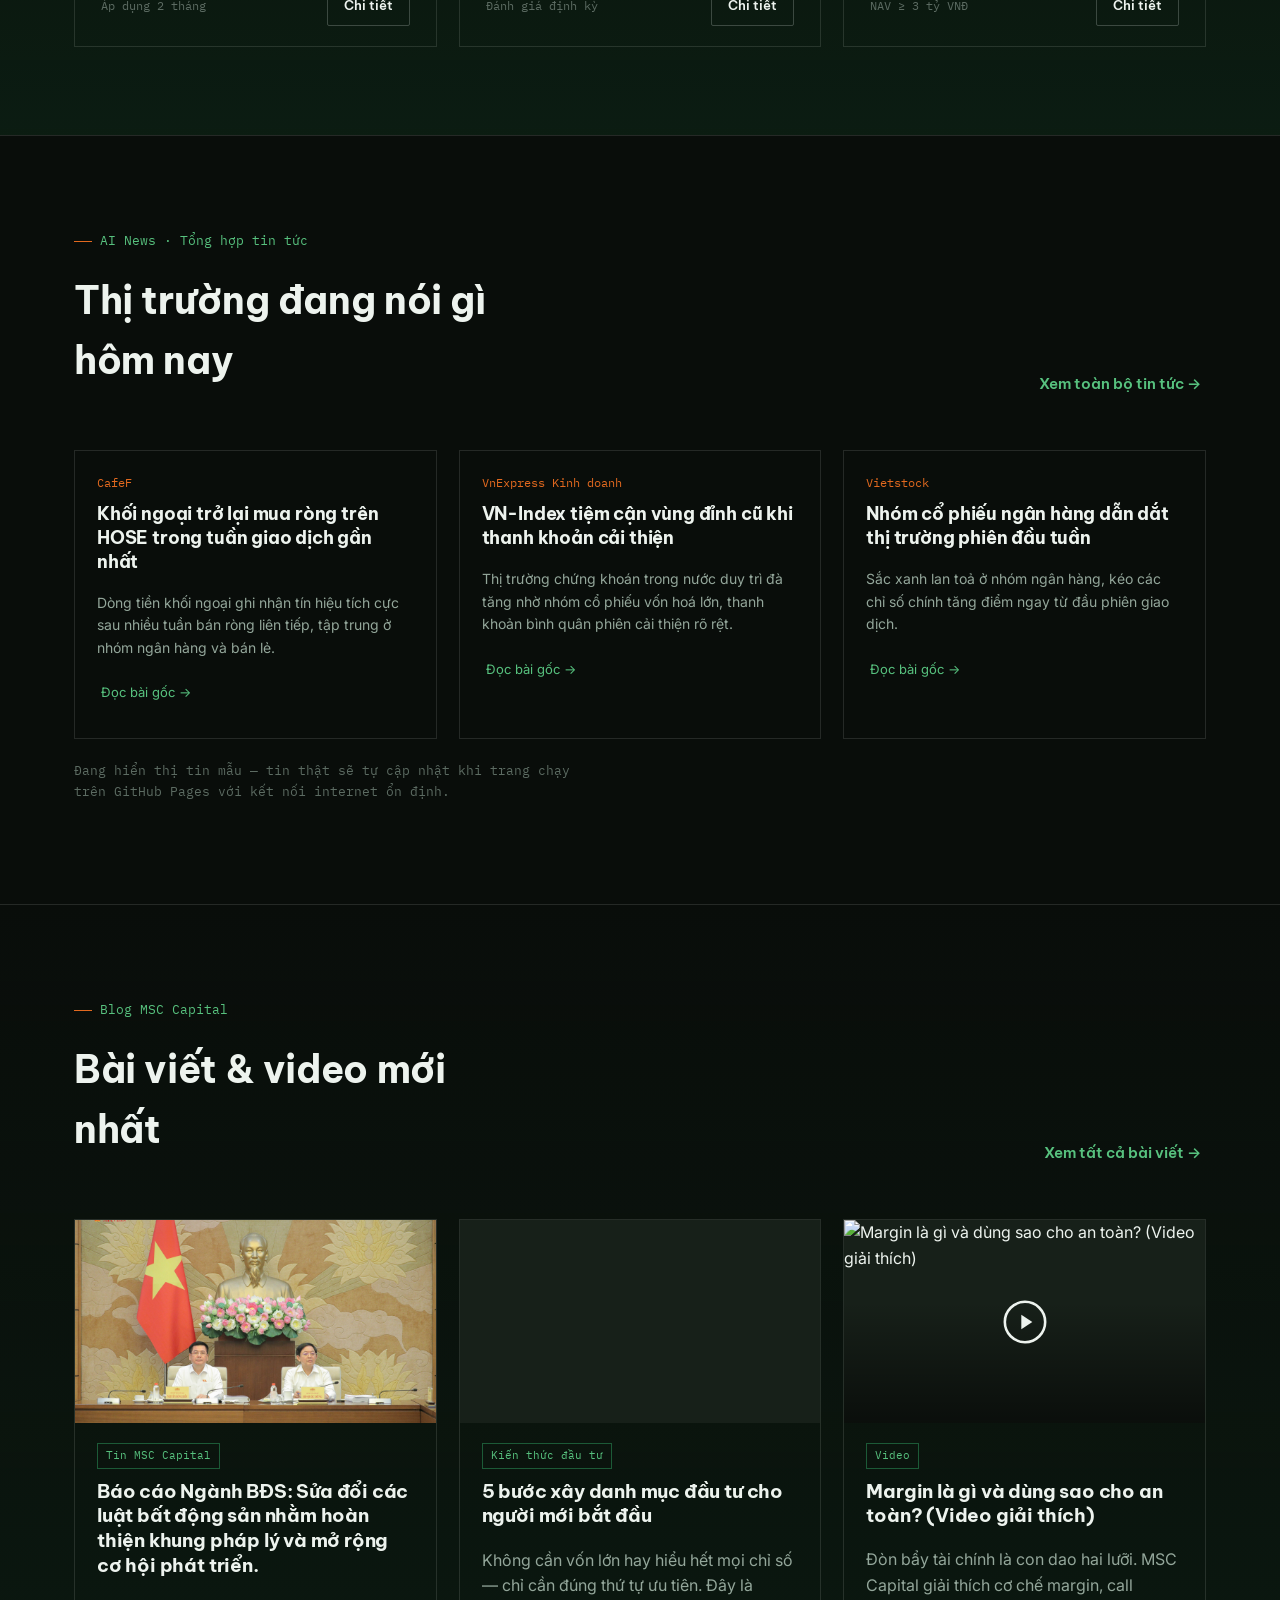
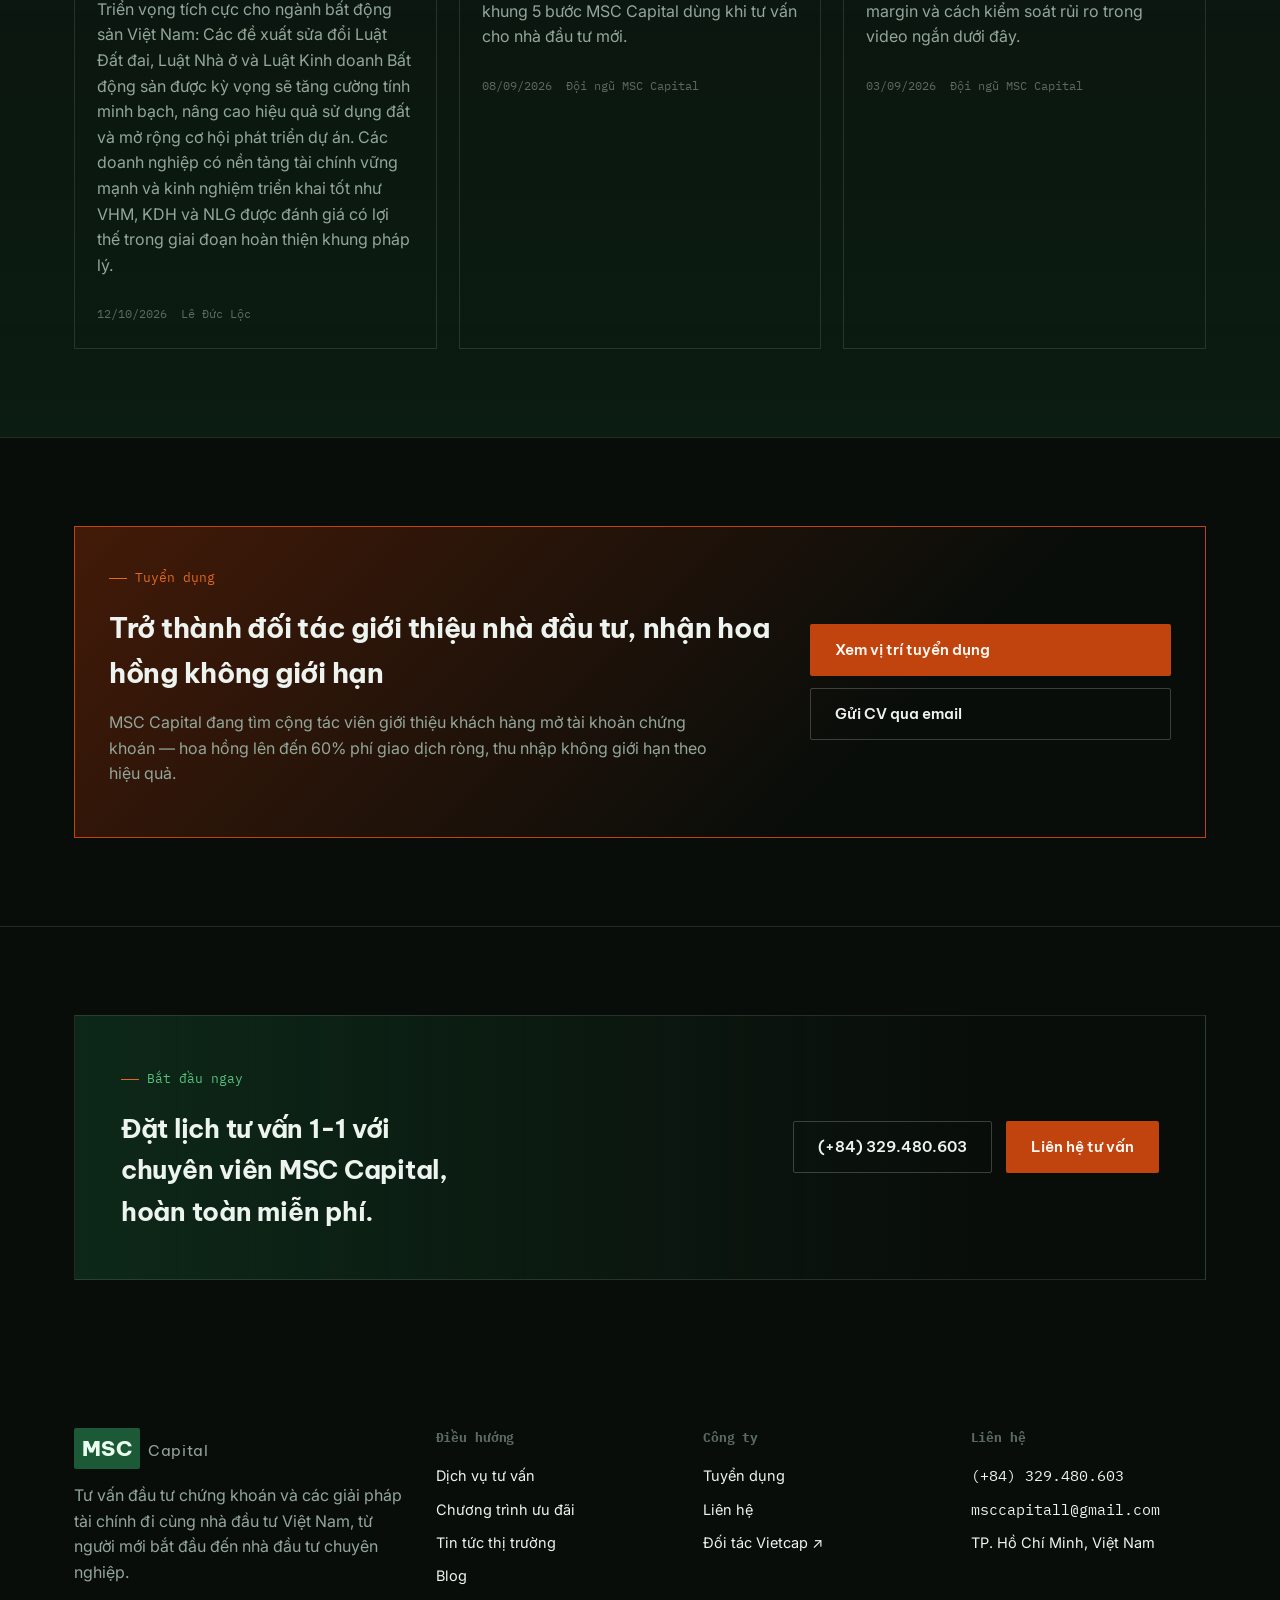
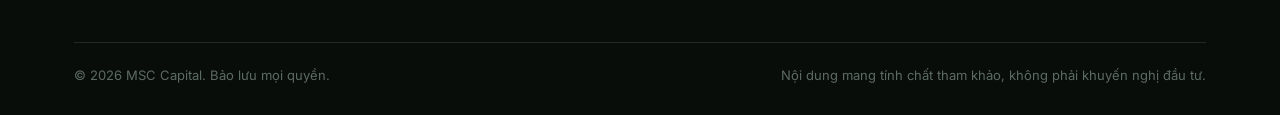
==== commit b6b0cec4: "Update index.html" ====
--- a/index.html
+++ b/index.html
@@ -32,6 +32,38 @@
   </div>
 </section>
 
+<section id="thi-truong">
+  <div class="wrap">
+    <div class="head-row">
+      <div>
+        <div class="eyebrow">Thị trường</div>
+        <h2>Tổng quan thị trường chứng khoán</h2>
+      </div>
+      <p>Các chỉ số chính của thị trường Việt Nam do FireAnt cung cấp. Muốn xem bảng giá đầy đủ, bạn có thể mở bảng giá trực tuyến của Vietcap.</p>
+    </div>
+    <div style="display:flex; gap:32px; flex-wrap:wrap; align-items:flex-start;">
+      <div style="border:1px solid var(--line); background:#fff; max-width:100%; overflow:hidden;">
+        <script src="https://www.fireant.vn/Scripts/web/widgets.js"></script>
+        <div id="fan-quote-142"></div>
+        <script type="text/javascript">
+          try {
+            new FireAnt.MarketsWidget({
+              "container_id": "fan-quote-142",
+              "locale": "vi",
+              "price_line_color": "#71BDDF",
+              "grid_color": "#999999"
+            });
+          } catch (e) { console.warn('Không tải được widget FireAnt', e); }
+        </script>
+      </div>
+      <div style="max-width:420px;">
+        <p>Gồm VN-Index, HNX-Index, UPCOM-Index, VN30 và HNX30. Số liệu mang tính tham khảo, không phải khuyến nghị đầu tư.</p>
+        <a href="https://trading.vietcap.com.vn/priceboard?filter-group=WL&filter-value=116503&view-type=INDUSTRY" target="_blank" rel="noopener" class="btn btn-outline">Bảng giá trực tuyến Vietcap ↗</a>
+      </div>
+    </div>
+  </div>
+</section>
+
 <section id="mo-tai-khoan">
   <div class="wrap">
     <div class="head-row">
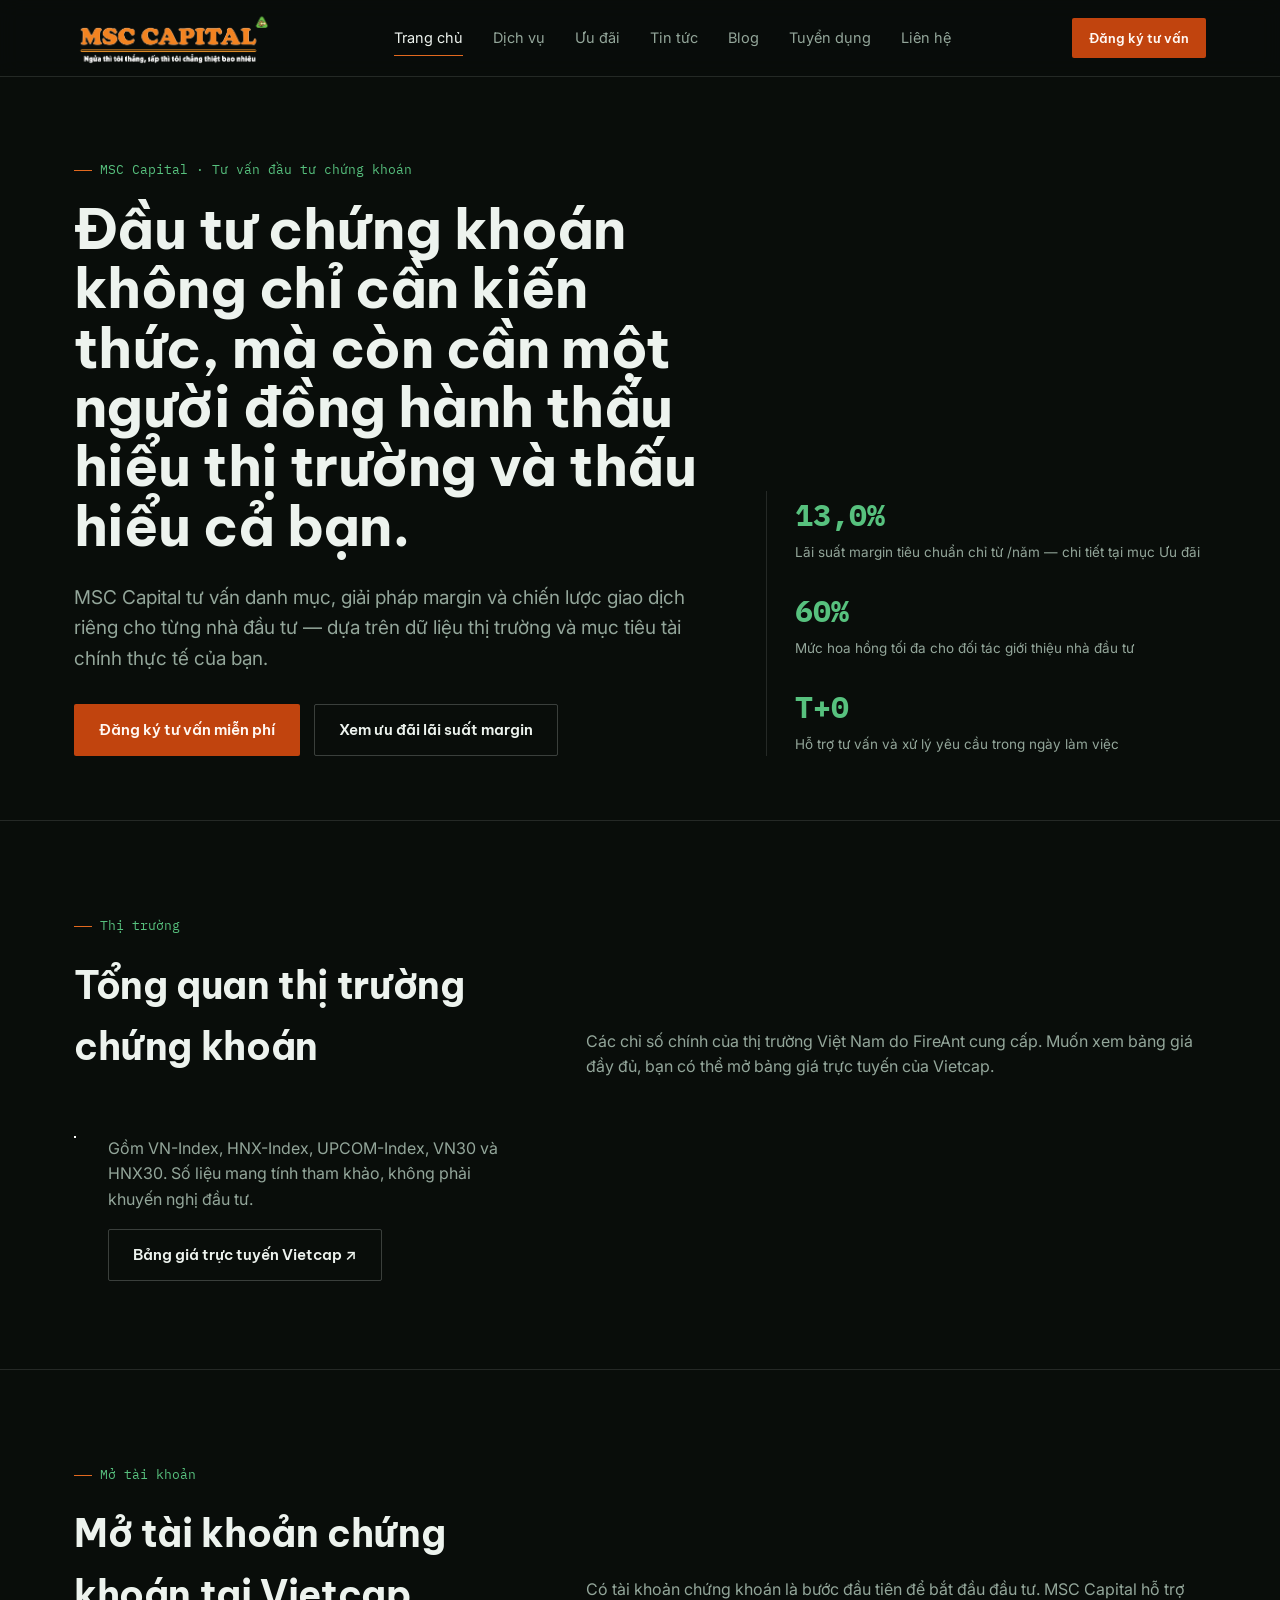
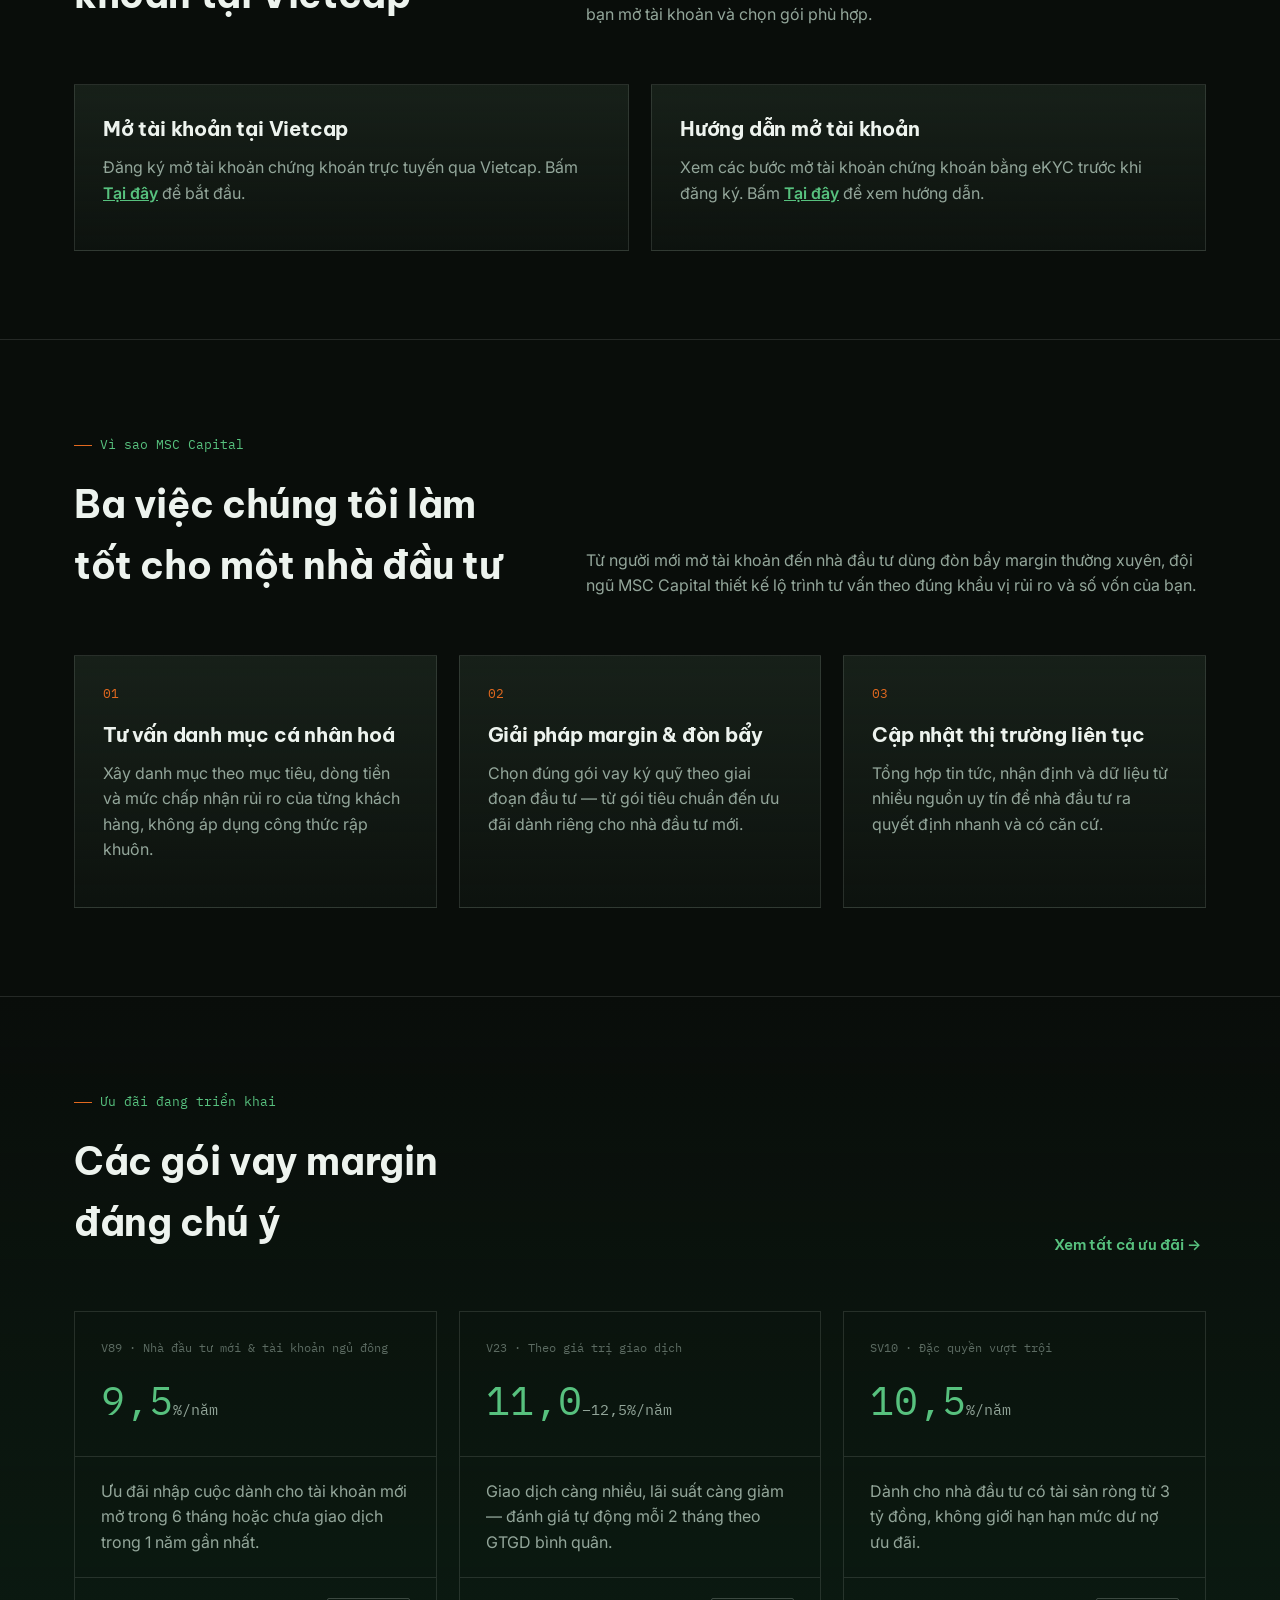
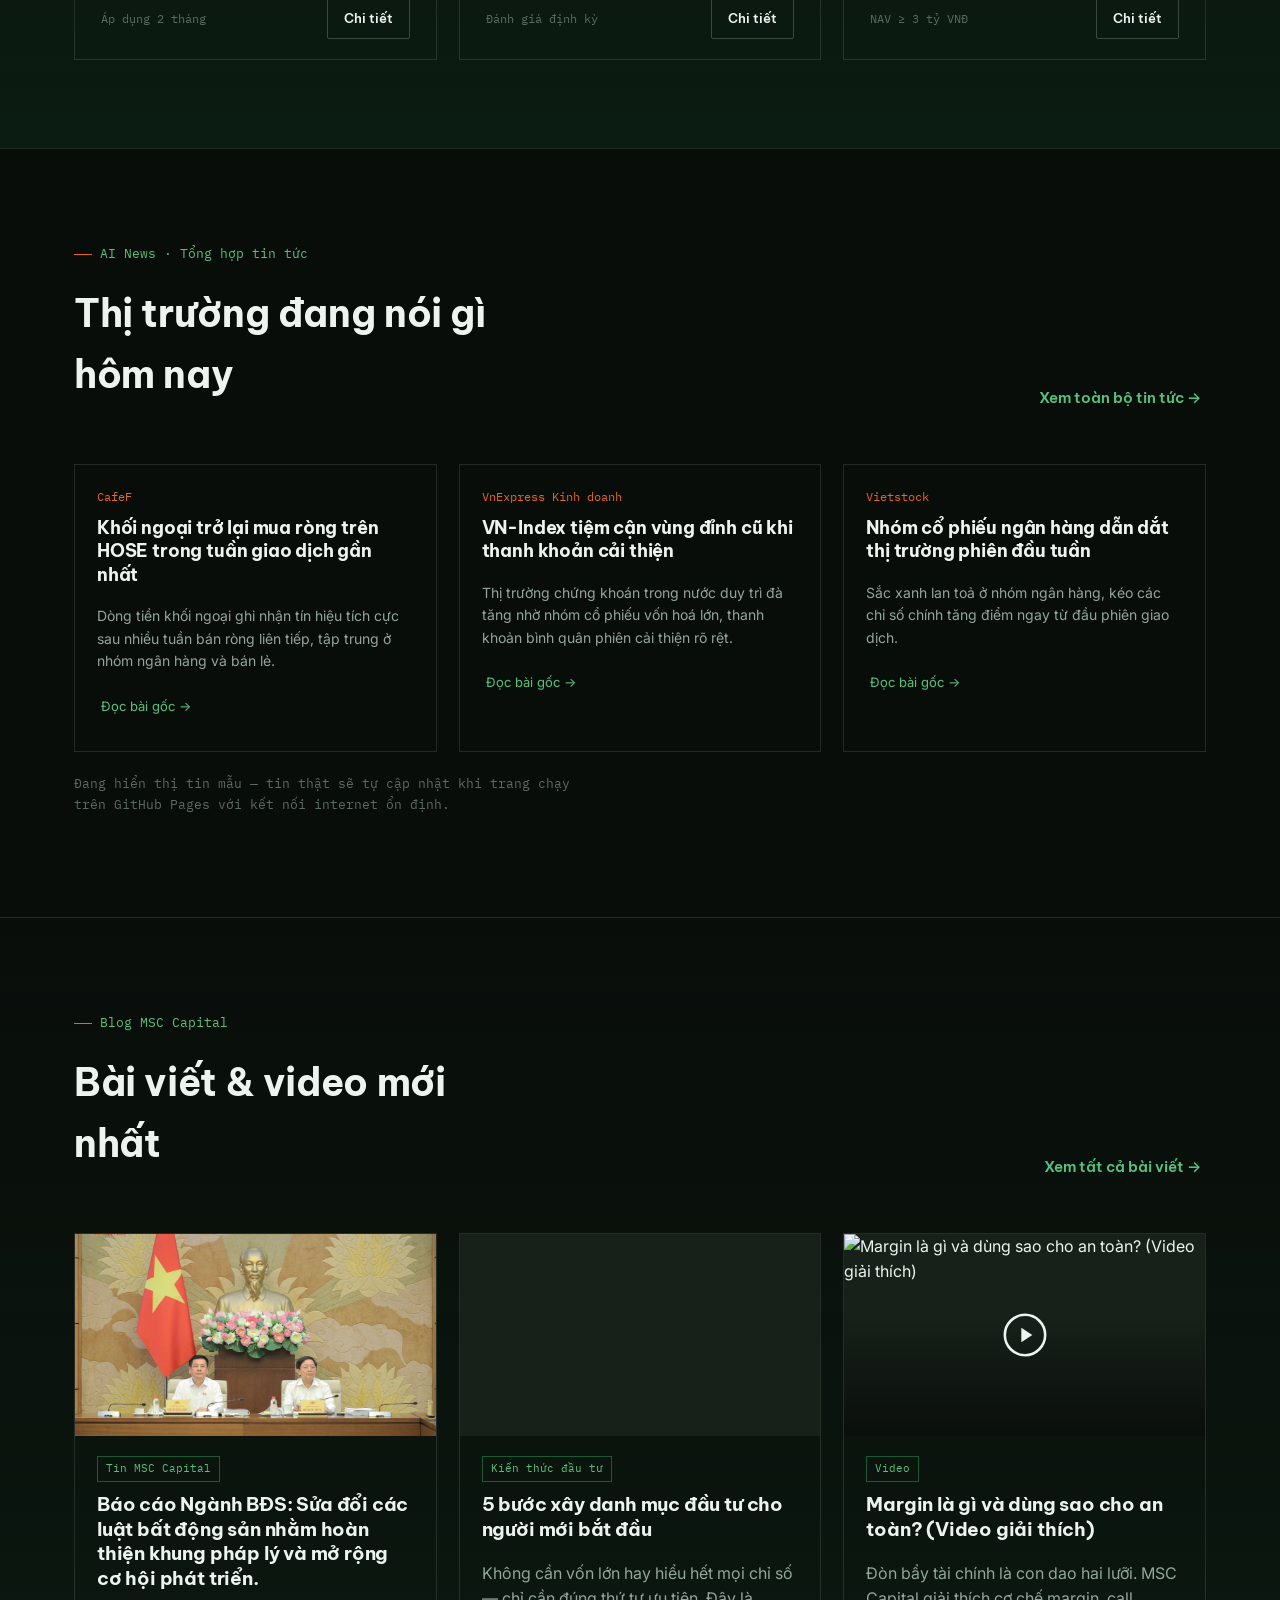
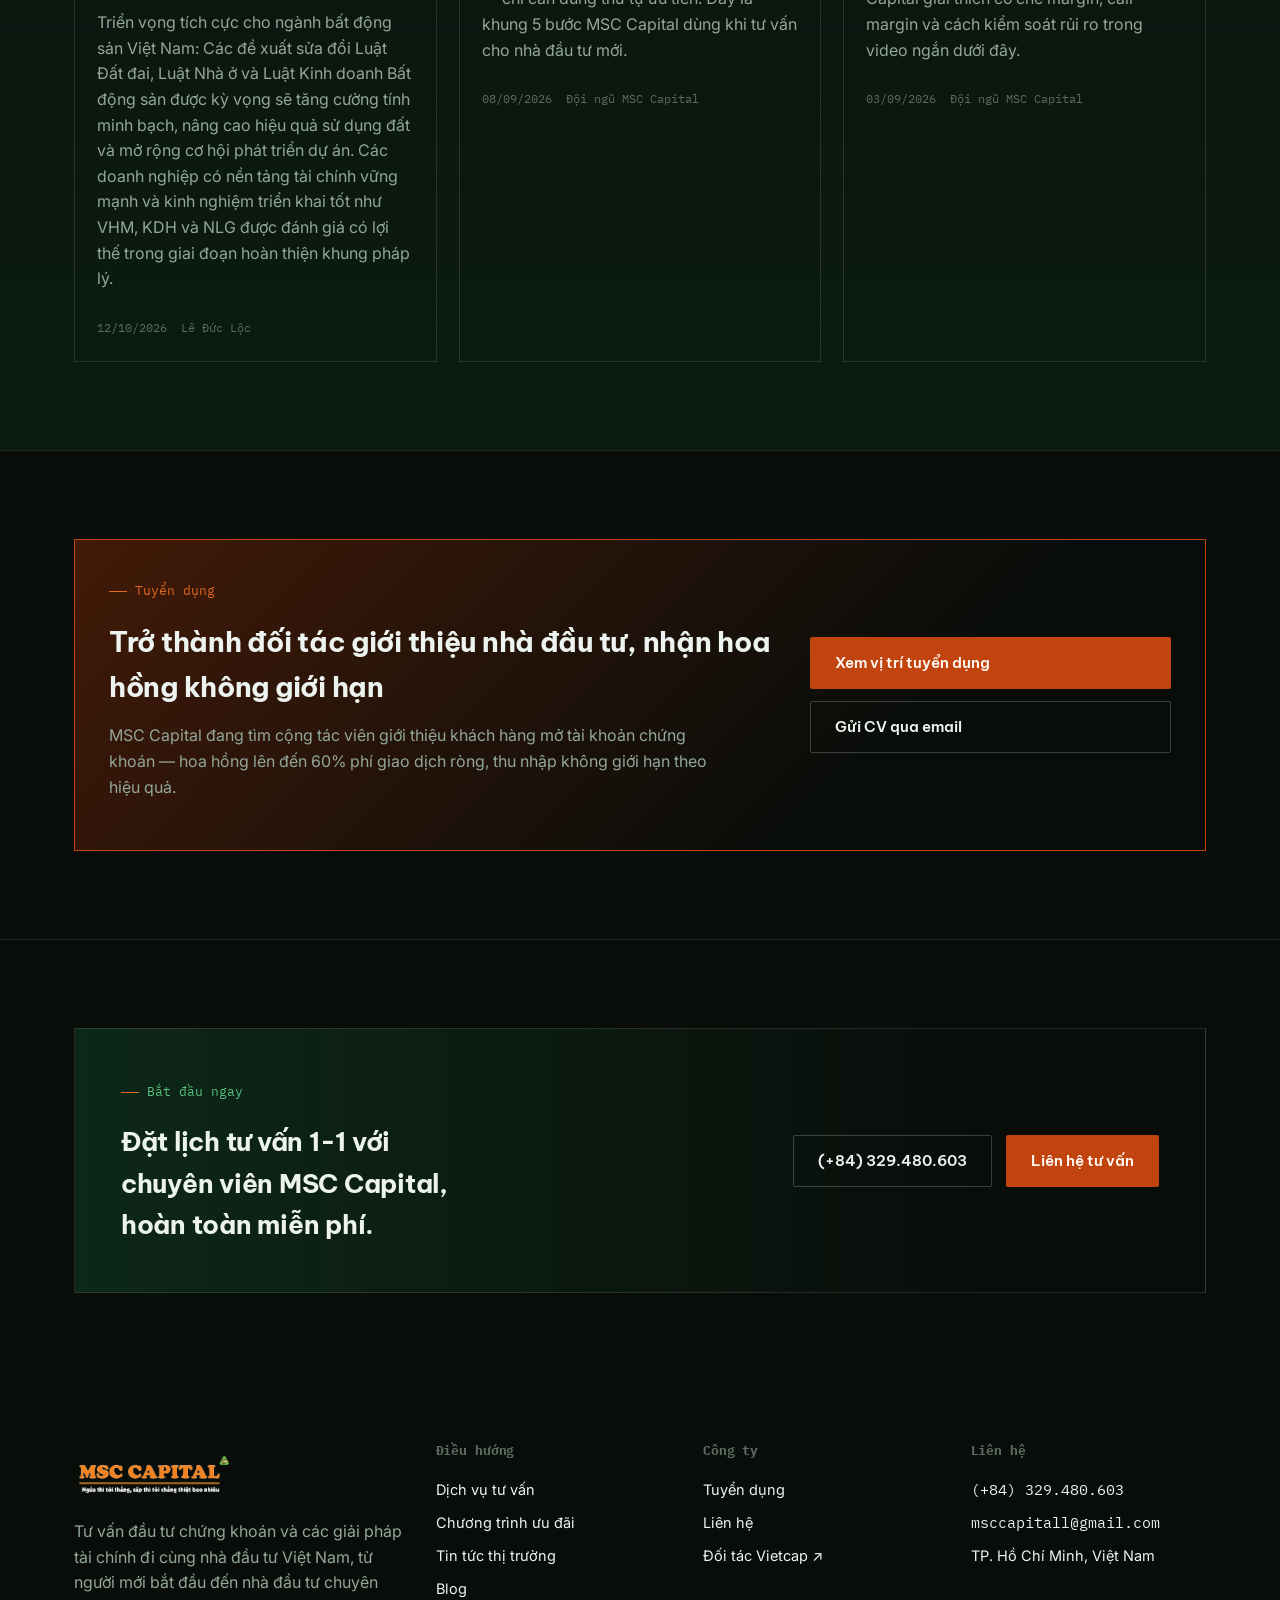
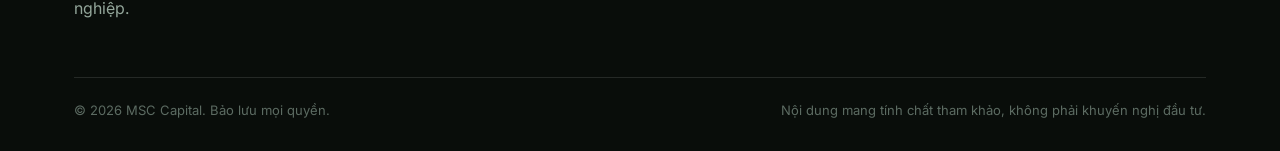
==== commit 48f295fa: "Update index.html" ====
--- a/index.html
+++ b/index.html
@@ -17,7 +17,7 @@
   <div class="wrap hero-grid">
     <div>
       <div class="eyebrow">MSC Capital · Tư vấn đầu tư chứng khoán</div>
-      <h1>Đầu tư chứng khoán cần một người đồng hành hiểu thị trường, không phải một lời khuyên chung chung.</h1>
+      <h1>Đầu tư chứng khoán không chỉ cần kiến thức, mà còn cần một người đồng hành thấu hiểu thị trường và thấu hiểu cả bạn.</h1>
       <p class="lede">MSC Capital tư vấn danh mục, giải pháp margin và chiến lược giao dịch riêng cho từng nhà đầu tư — dựa trên dữ liệu thị trường và mục tiêu tài chính thực tế của bạn.</p>
       <div class="hero-actions">
         <a href="lien-he.html" class="btn btn-primary">Đăng ký tư vấn miễn phí</a>
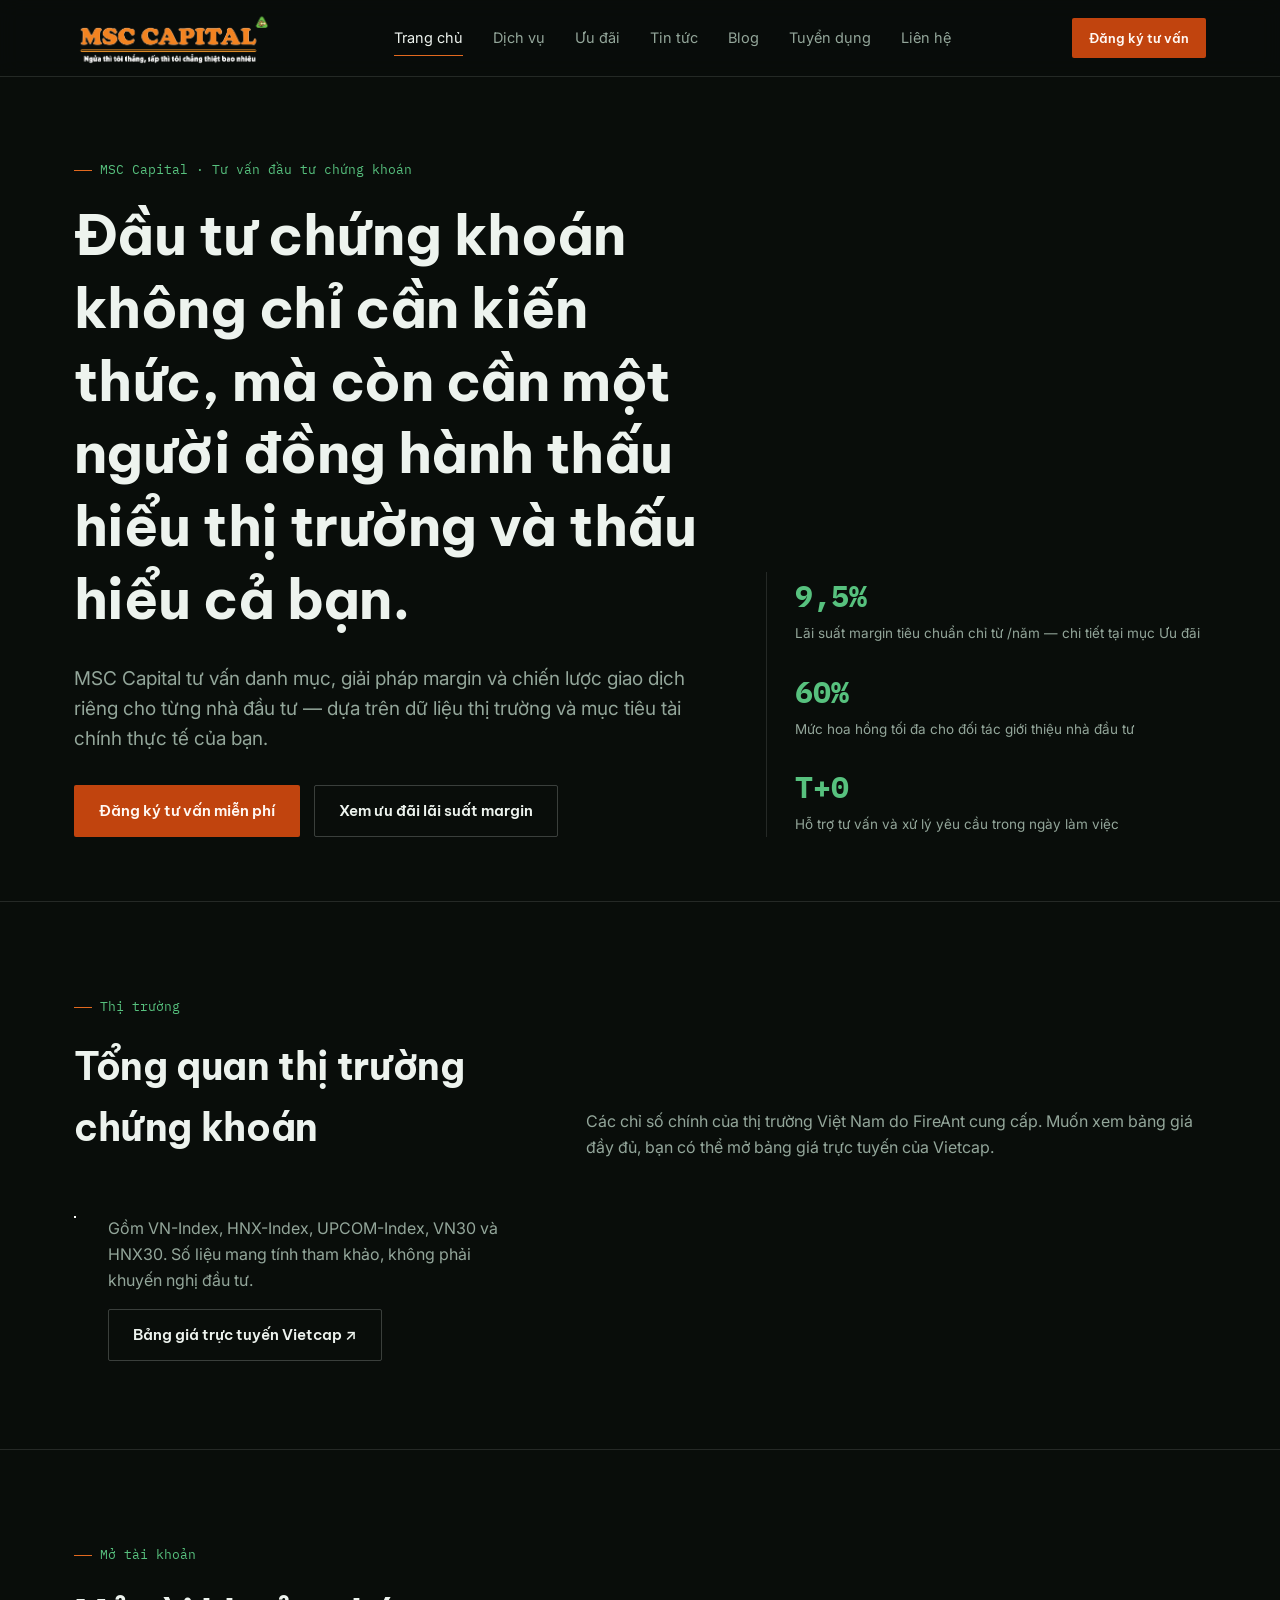
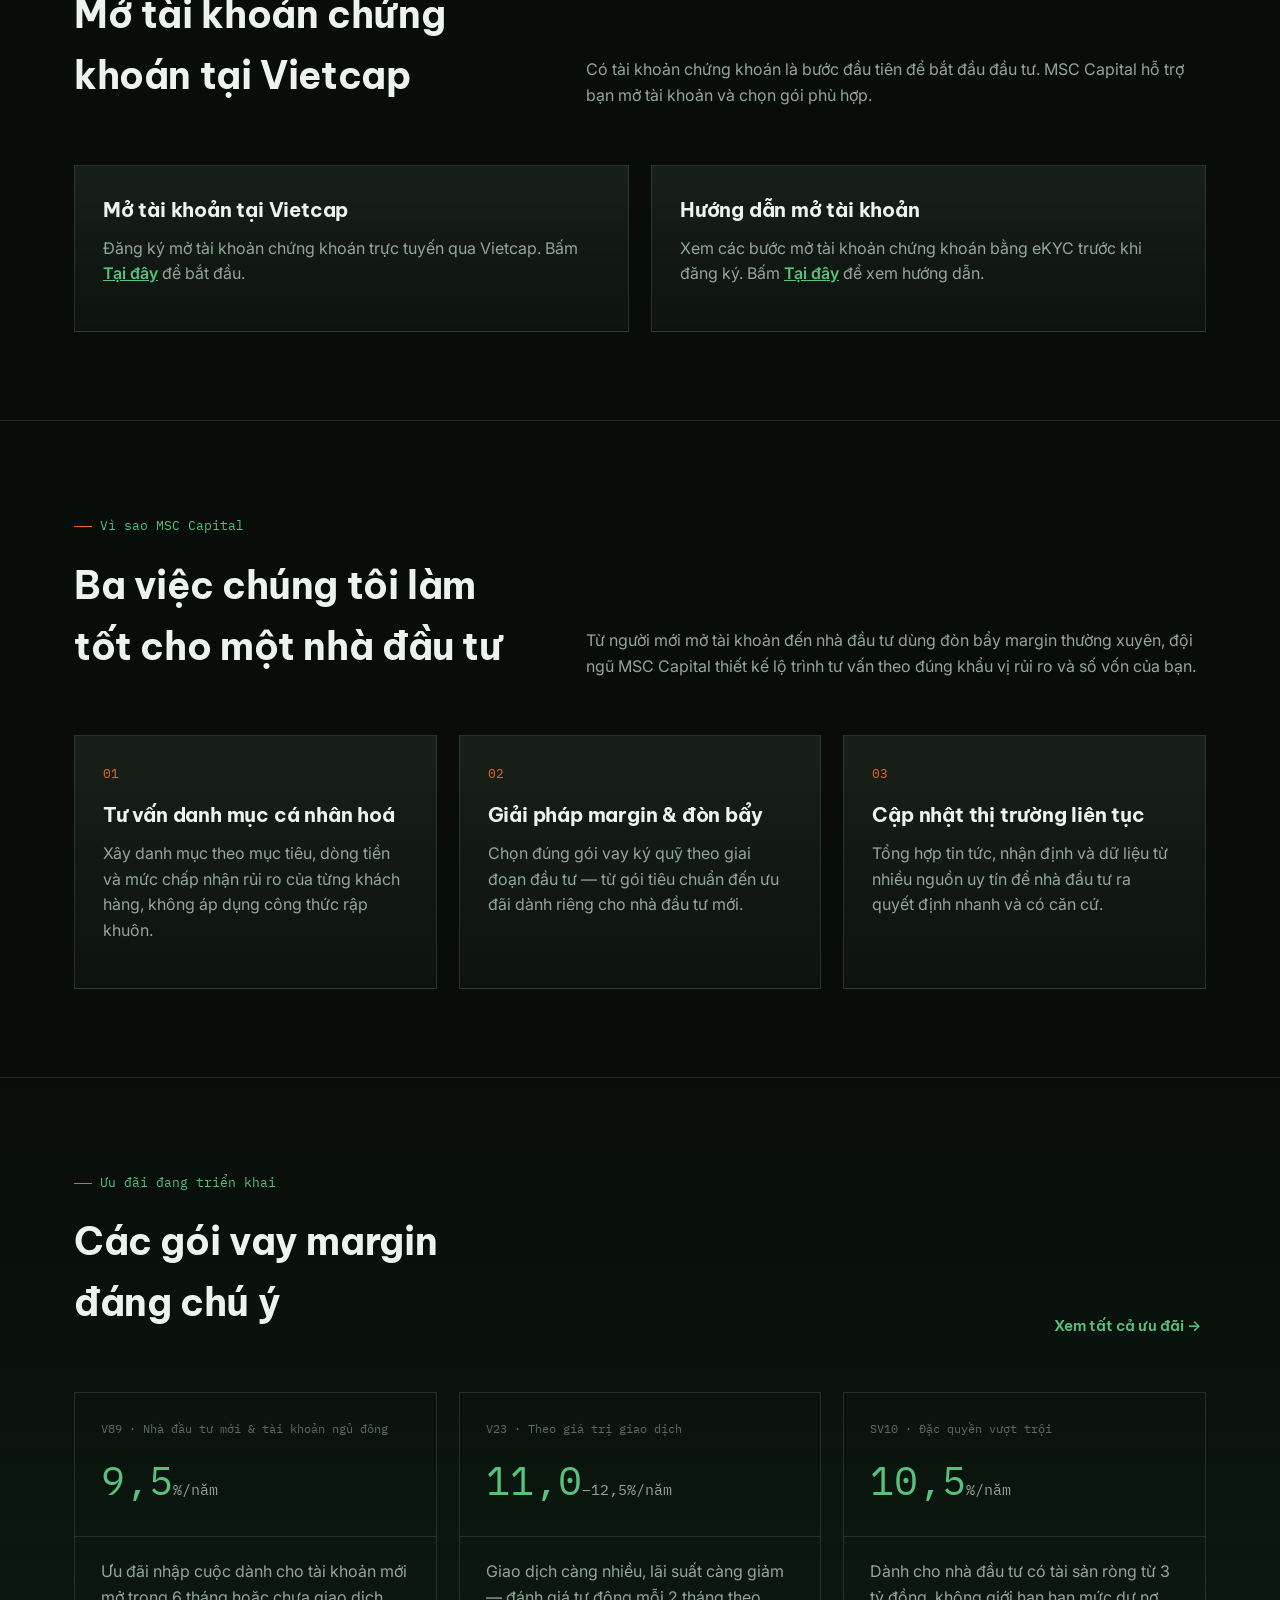
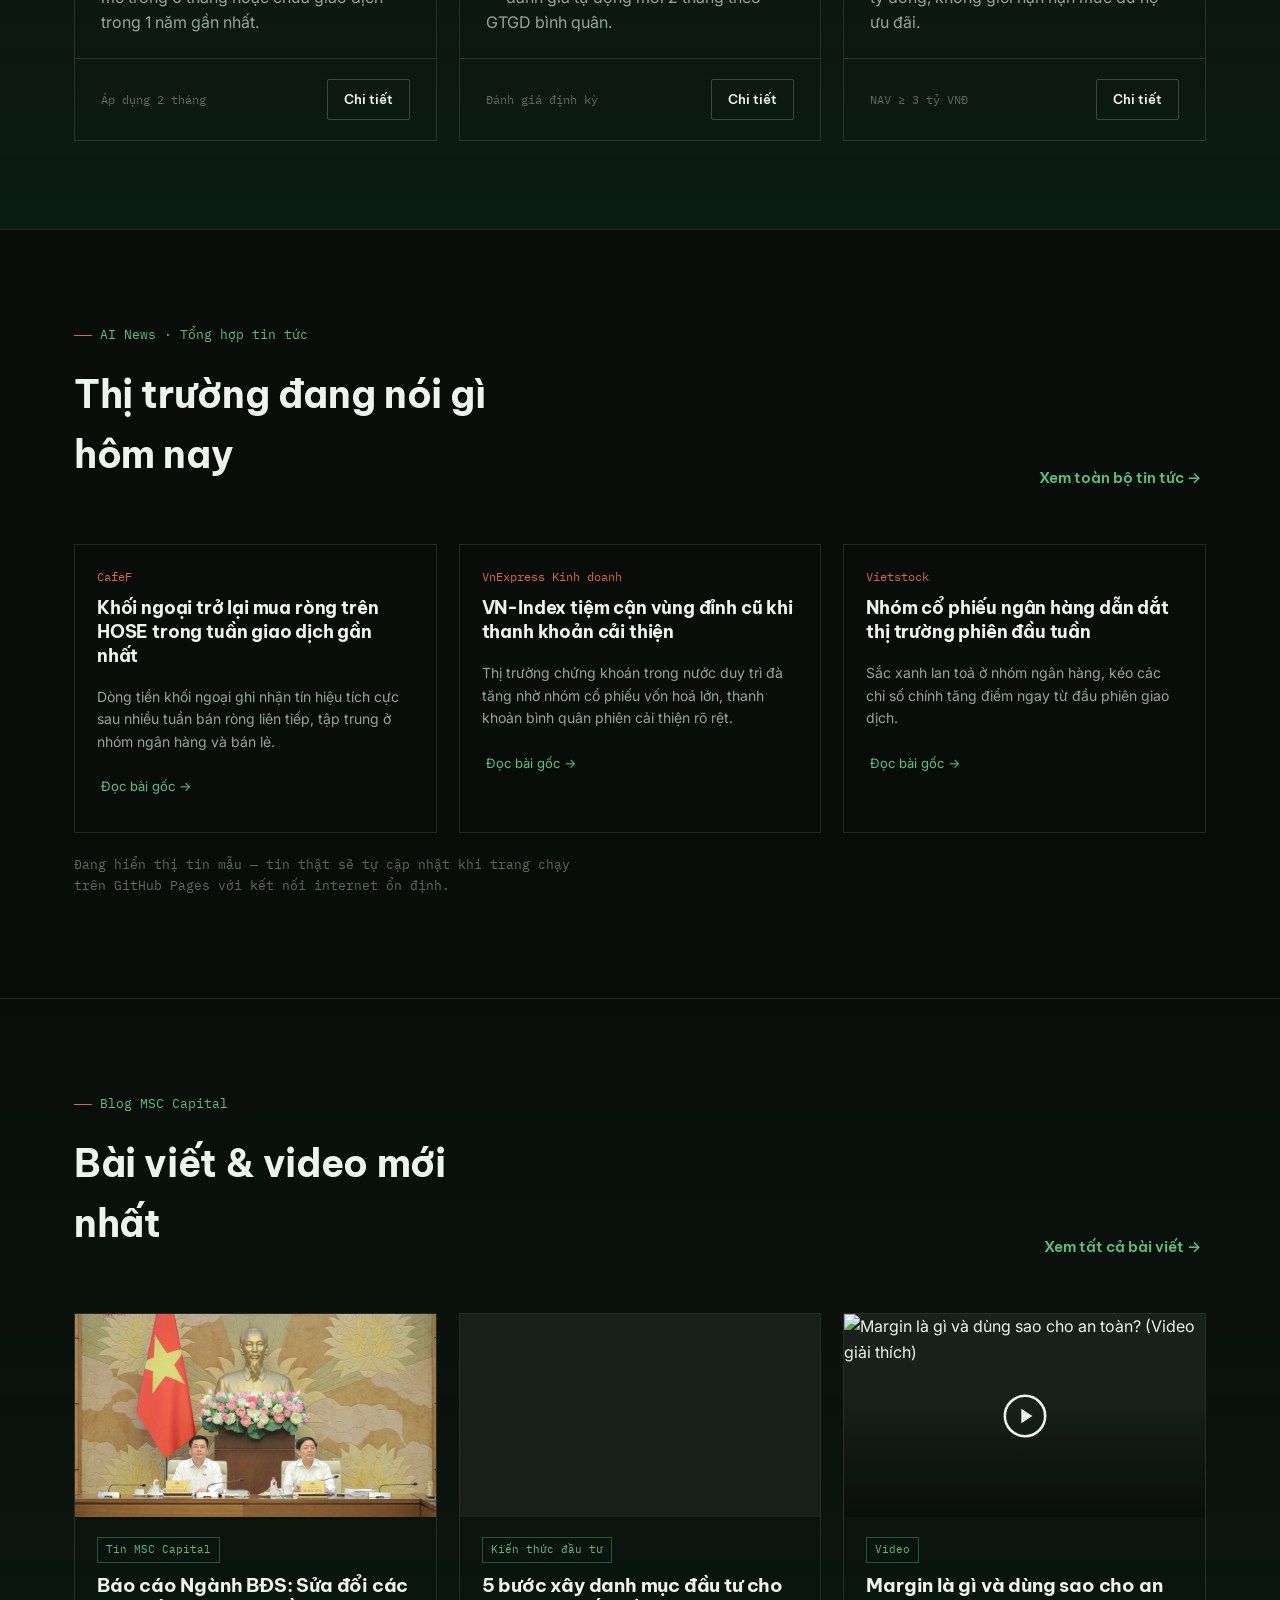
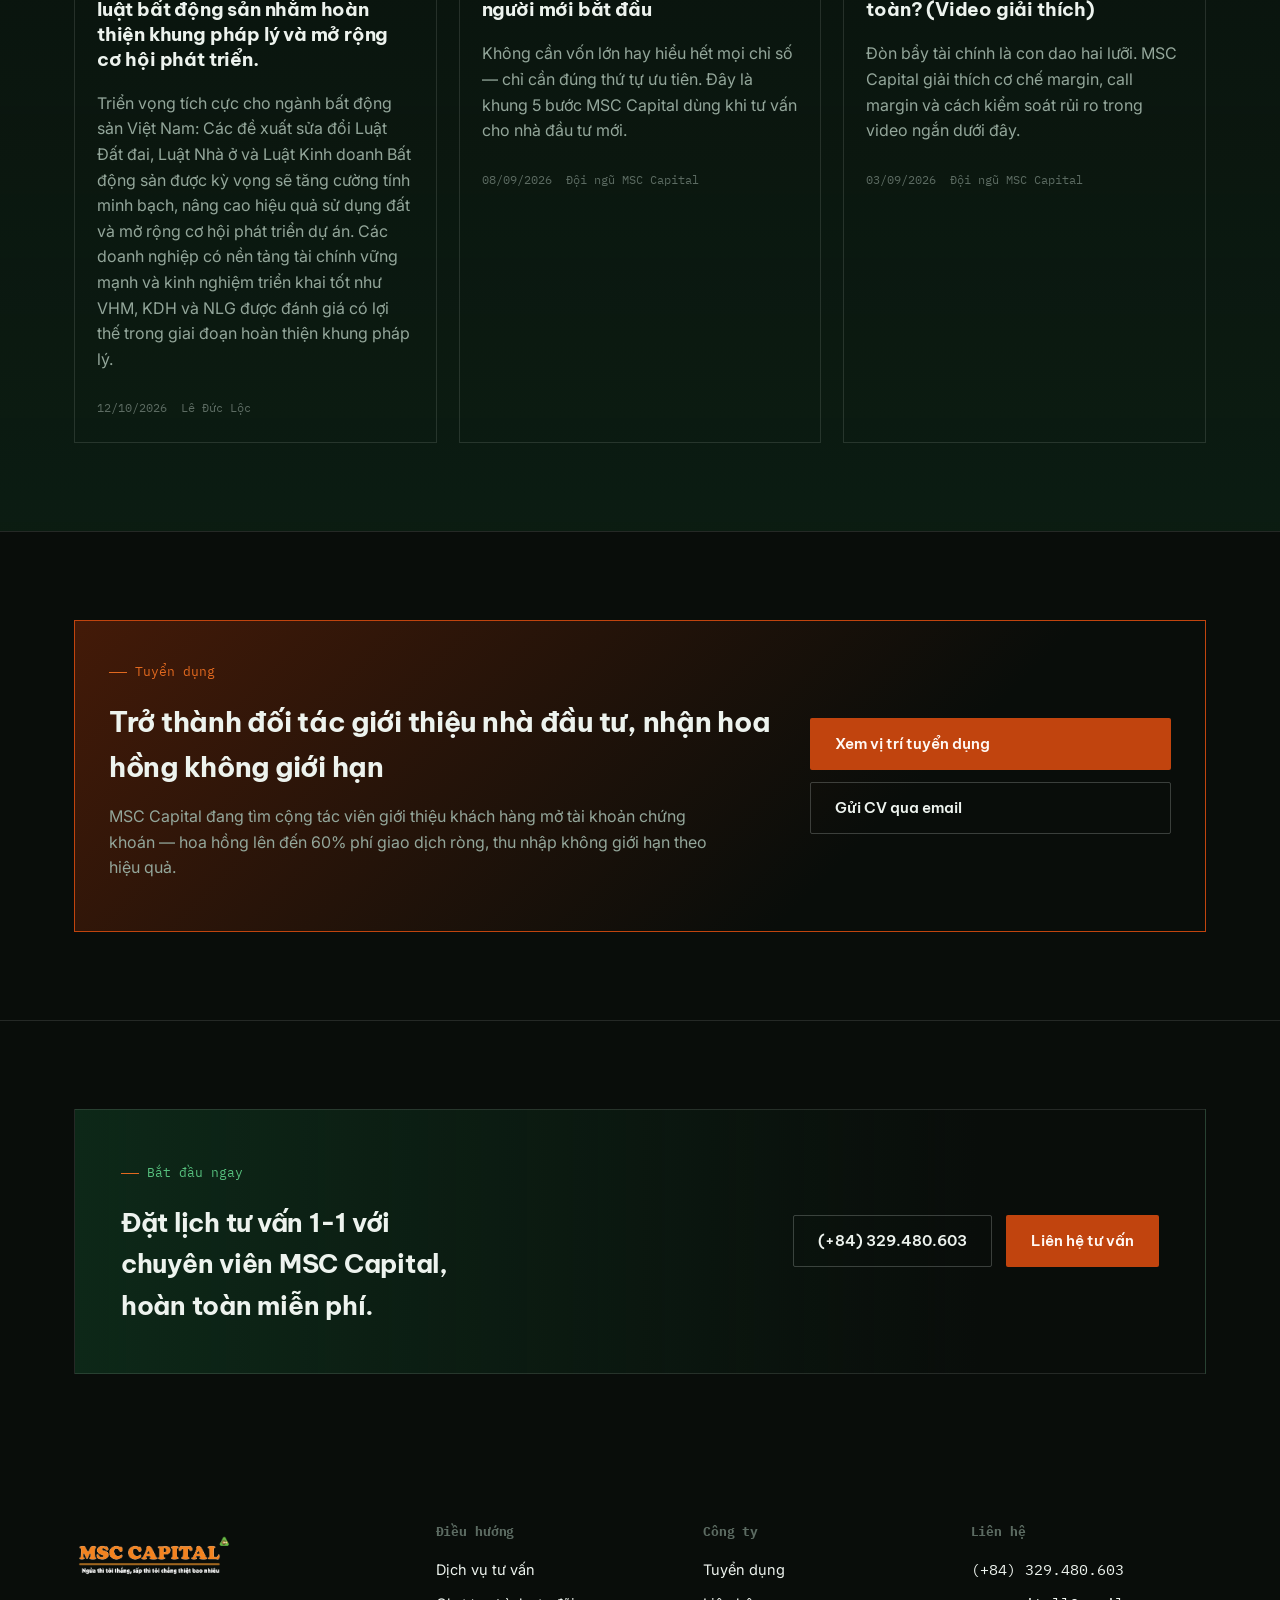
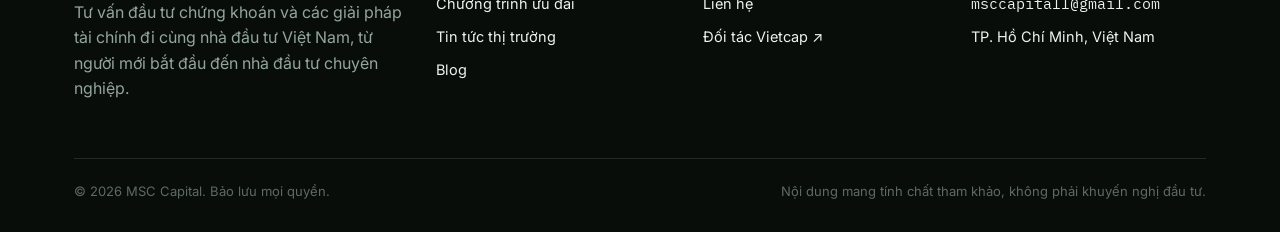
==== commit 88900c39: "Update index.html" ====
--- a/index.html
+++ b/index.html
@@ -25,7 +25,7 @@
       </div>
     </div>
     <div class="hero-stats">
-      <div class="stat"><b>13,0%</b><span>Lãi suất margin tiêu chuẩn chỉ từ /năm — chi tiết tại mục Ưu đãi</span></div>
+      <div class="stat"><b>9,5%</b><span>Lãi suất margin tiêu chuẩn chỉ từ /năm — chi tiết tại mục Ưu đãi</span></div>
       <div class="stat"><b>60%</b><span>Mức hoa hồng tối đa cho đối tác giới thiệu nhà đầu tư</span></div>
       <div class="stat"><b>T+0</b><span>Hỗ trợ tư vấn và xử lý yêu cầu trong ngày làm việc</span></div>
     </div>
--- a/css/style.css
+++ b/css/style.css
@@ -174,7 +174,7 @@
 /* ---------- hero ---------- */
 .hero{ padding: 76px 0 64px; border-bottom: 1px solid var(--line); }
 .hero-grid{ display: grid; grid-template-columns: 1.3fr .9fr; gap: 56px; align-items: end; }
-.hero h1{ font-size: clamp(34px, 5vw, 56px); line-height: 1.06; }
+.hero h1{ font-size: clamp(34px, 5vw, 56px); line-height: 1.3; }
 .hero-actions{ display: flex; gap: 14px; margin-top: 30px; flex-wrap: wrap; }
 .hero-stats{ display: grid; gap: 22px; border-left: 1px solid var(--line); padding-left: 28px; }
 .stat b{ display:block; font-family: var(--font-mono); font-size: 30px; color: var(--green-400); }
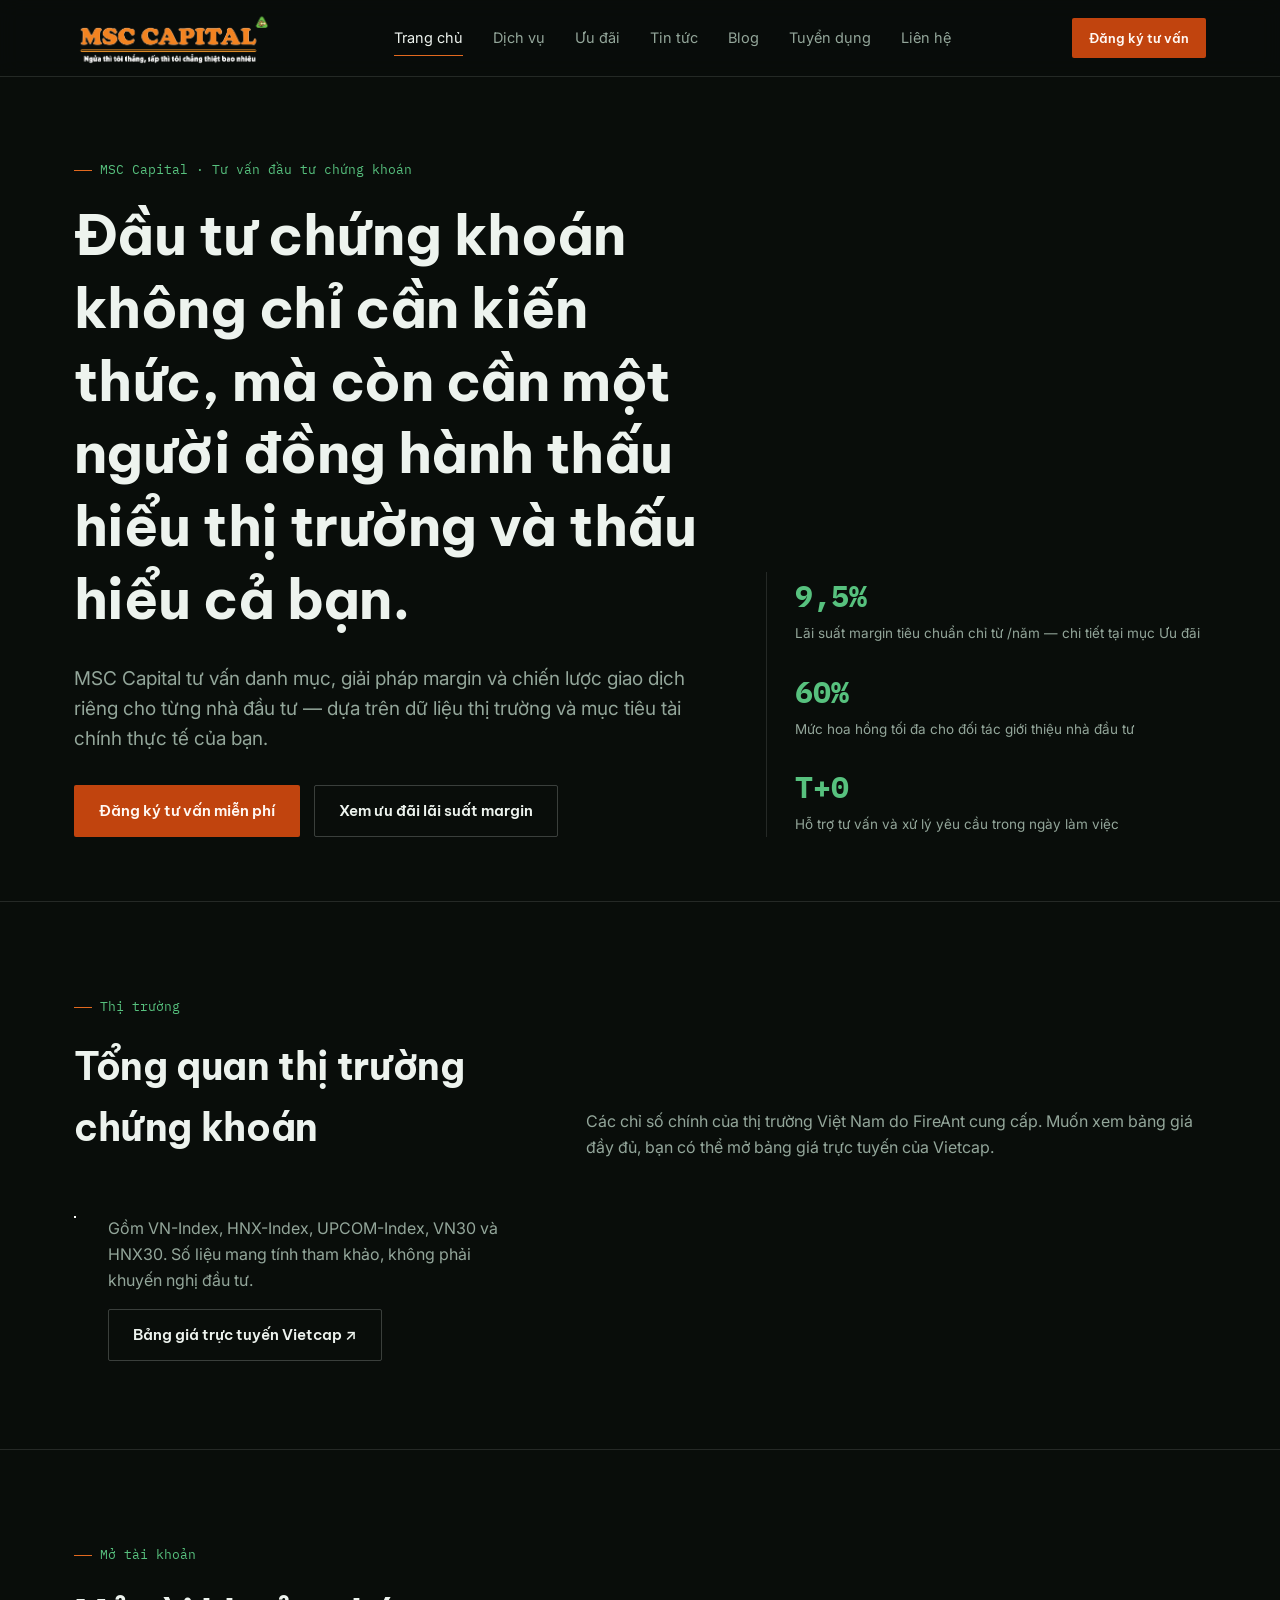
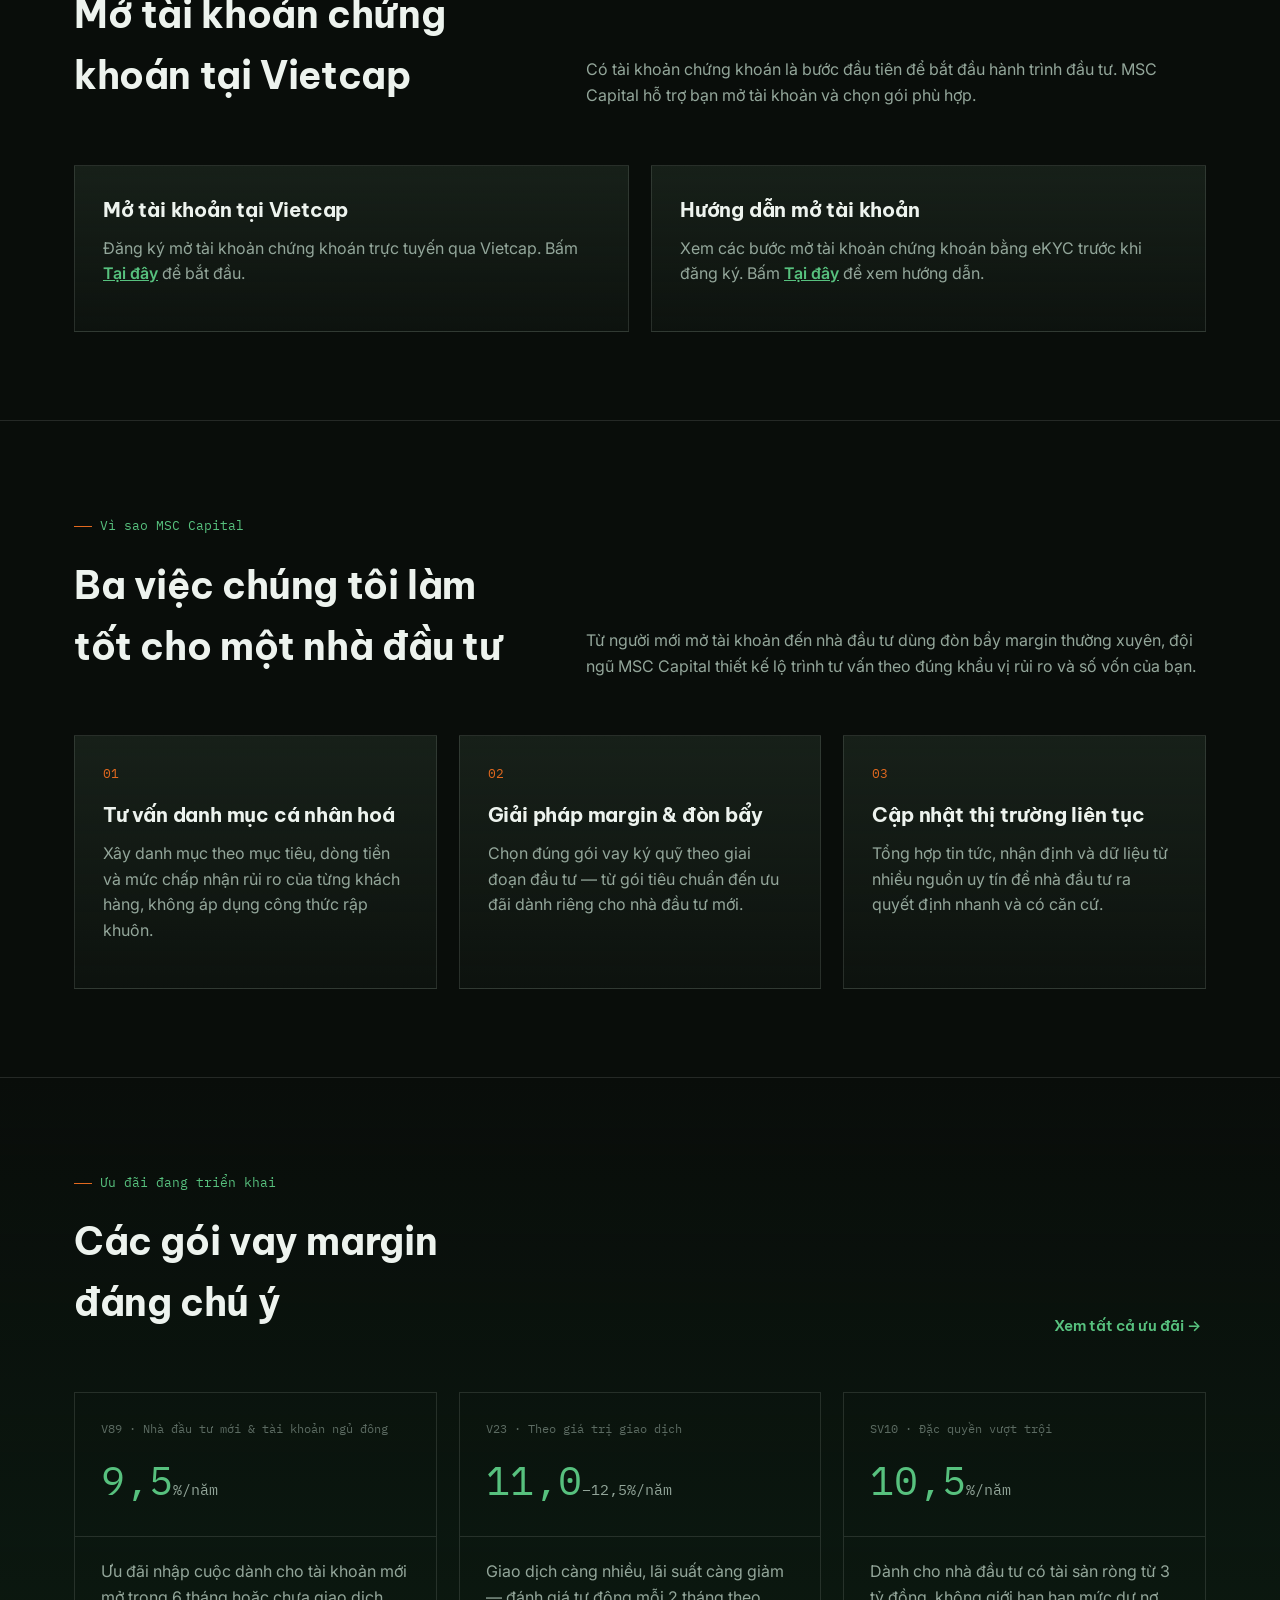
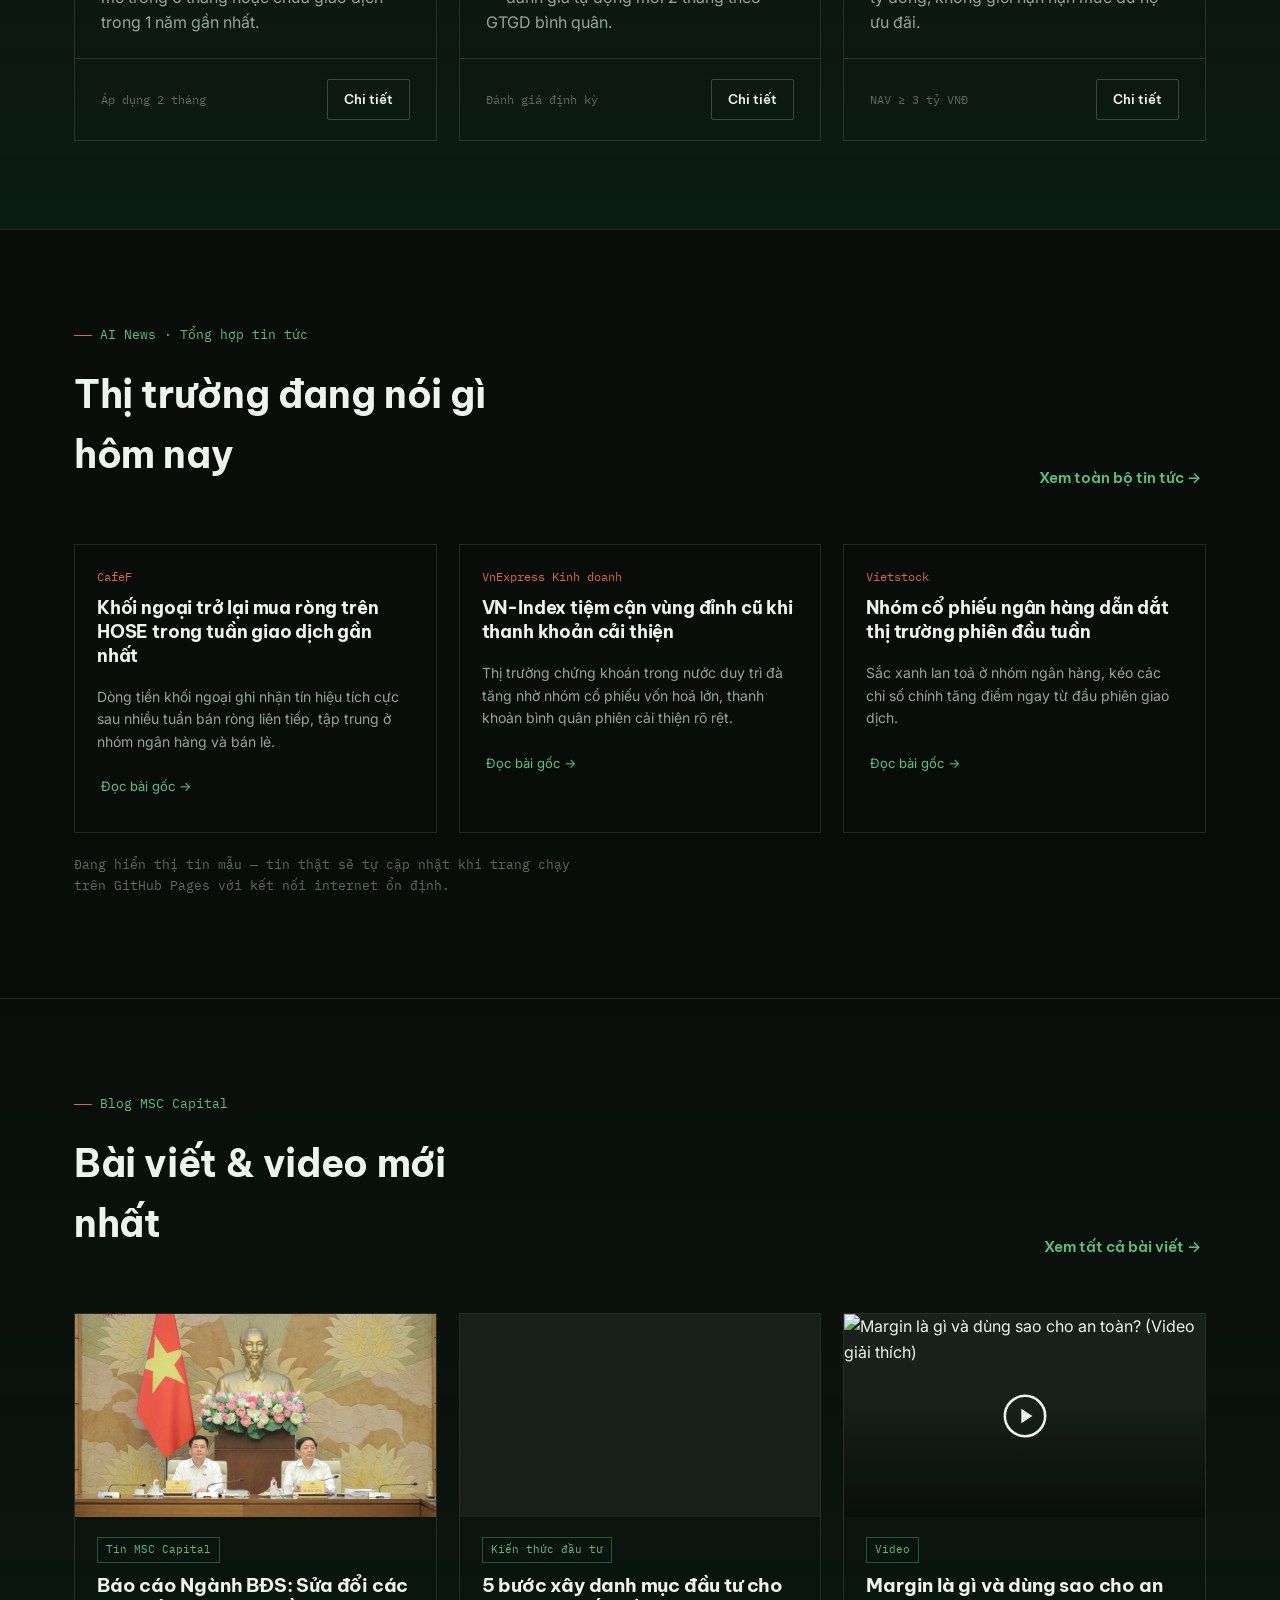
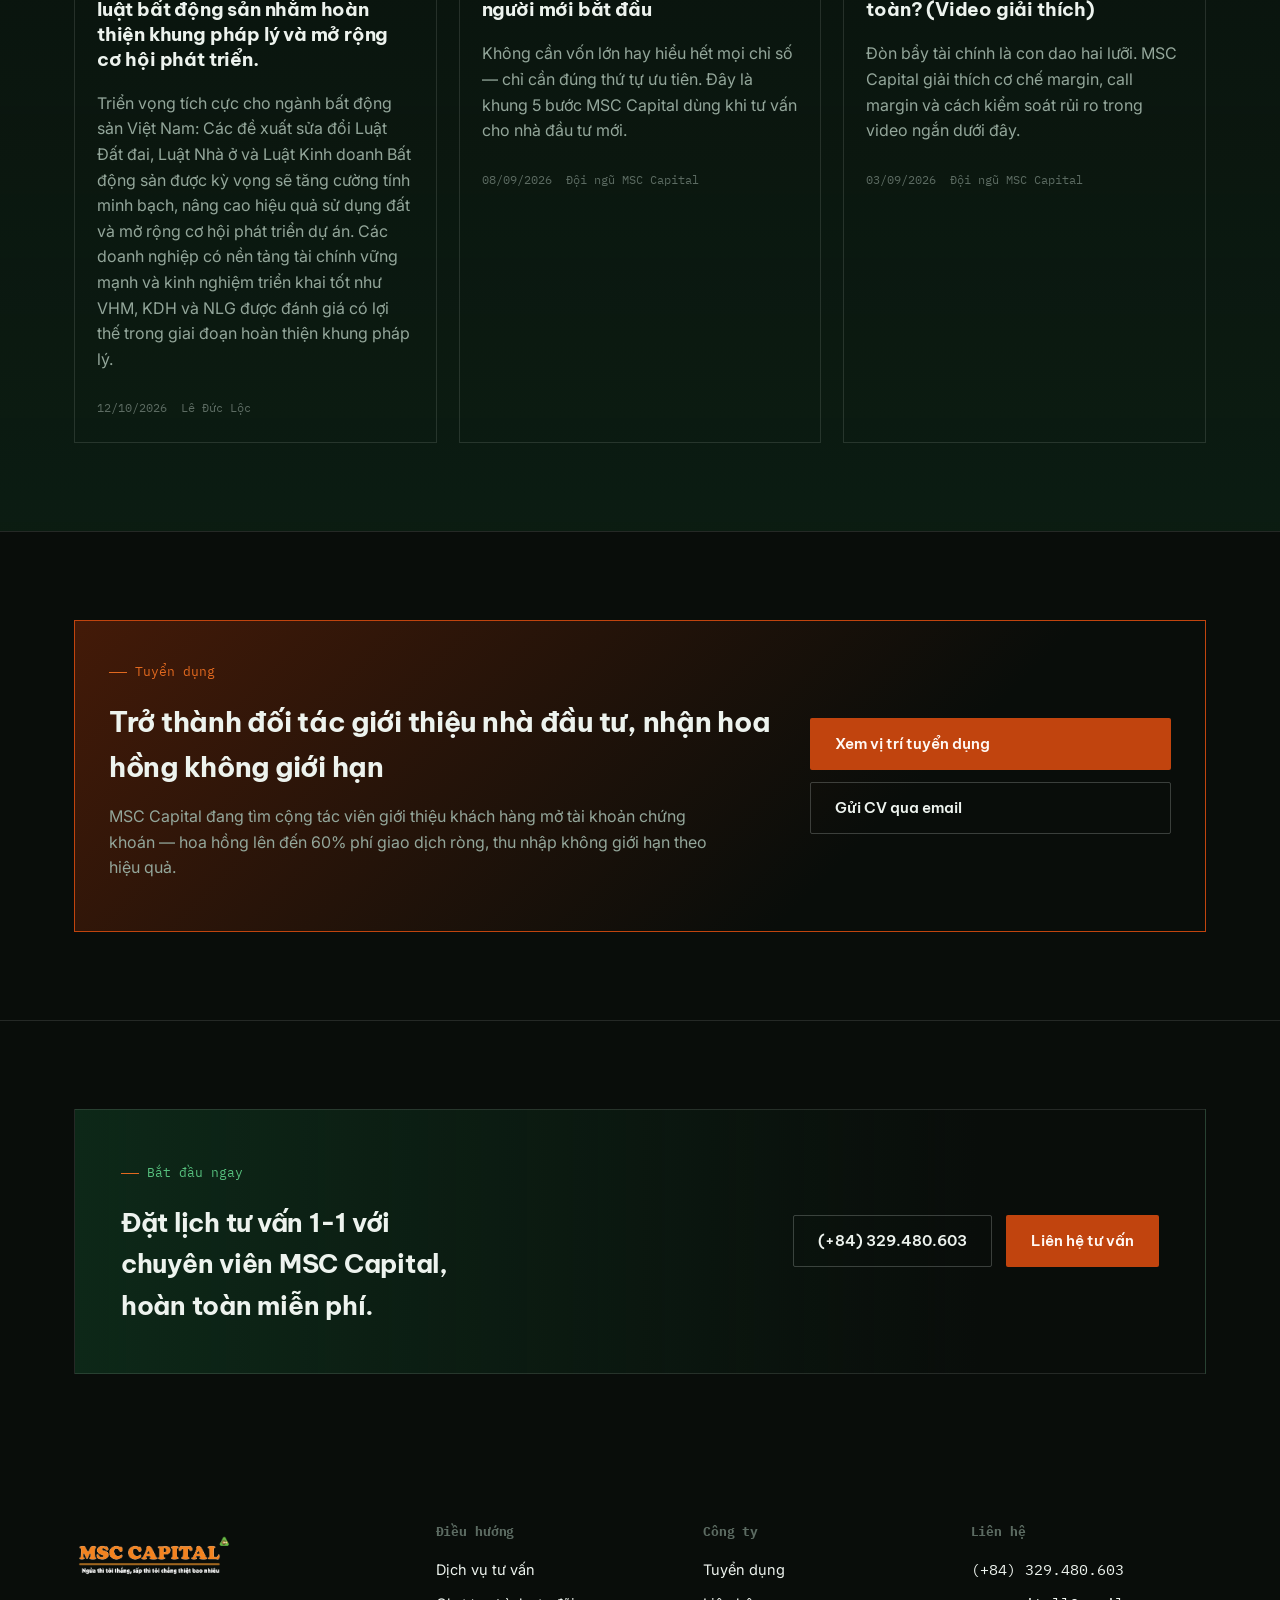
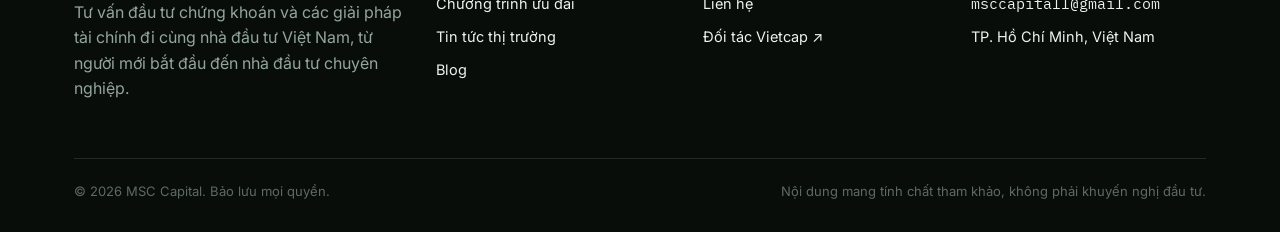
==== commit 7c67be48: "Update index.html" ====
--- a/index.html
+++ b/index.html
@@ -71,7 +71,7 @@
         <div class="eyebrow">Mở tài khoản</div>
         <h2>Mở tài khoản chứng khoán tại Vietcap</h2>
       </div>
-      <p>Có tài khoản chứng khoán là bước đầu tiên để bắt đầu đầu tư. MSC Capital hỗ trợ bạn mở tài khoản và chọn gói phù hợp.</p>
+      <p>Có tài khoản chứng khoán là bước đầu tiên để bắt đầu hành trình đầu tư. MSC Capital hỗ trợ bạn mở tài khoản và chọn gói phù hợp.</p>
     </div>
     <div class="grid-2">
       <div class="card">
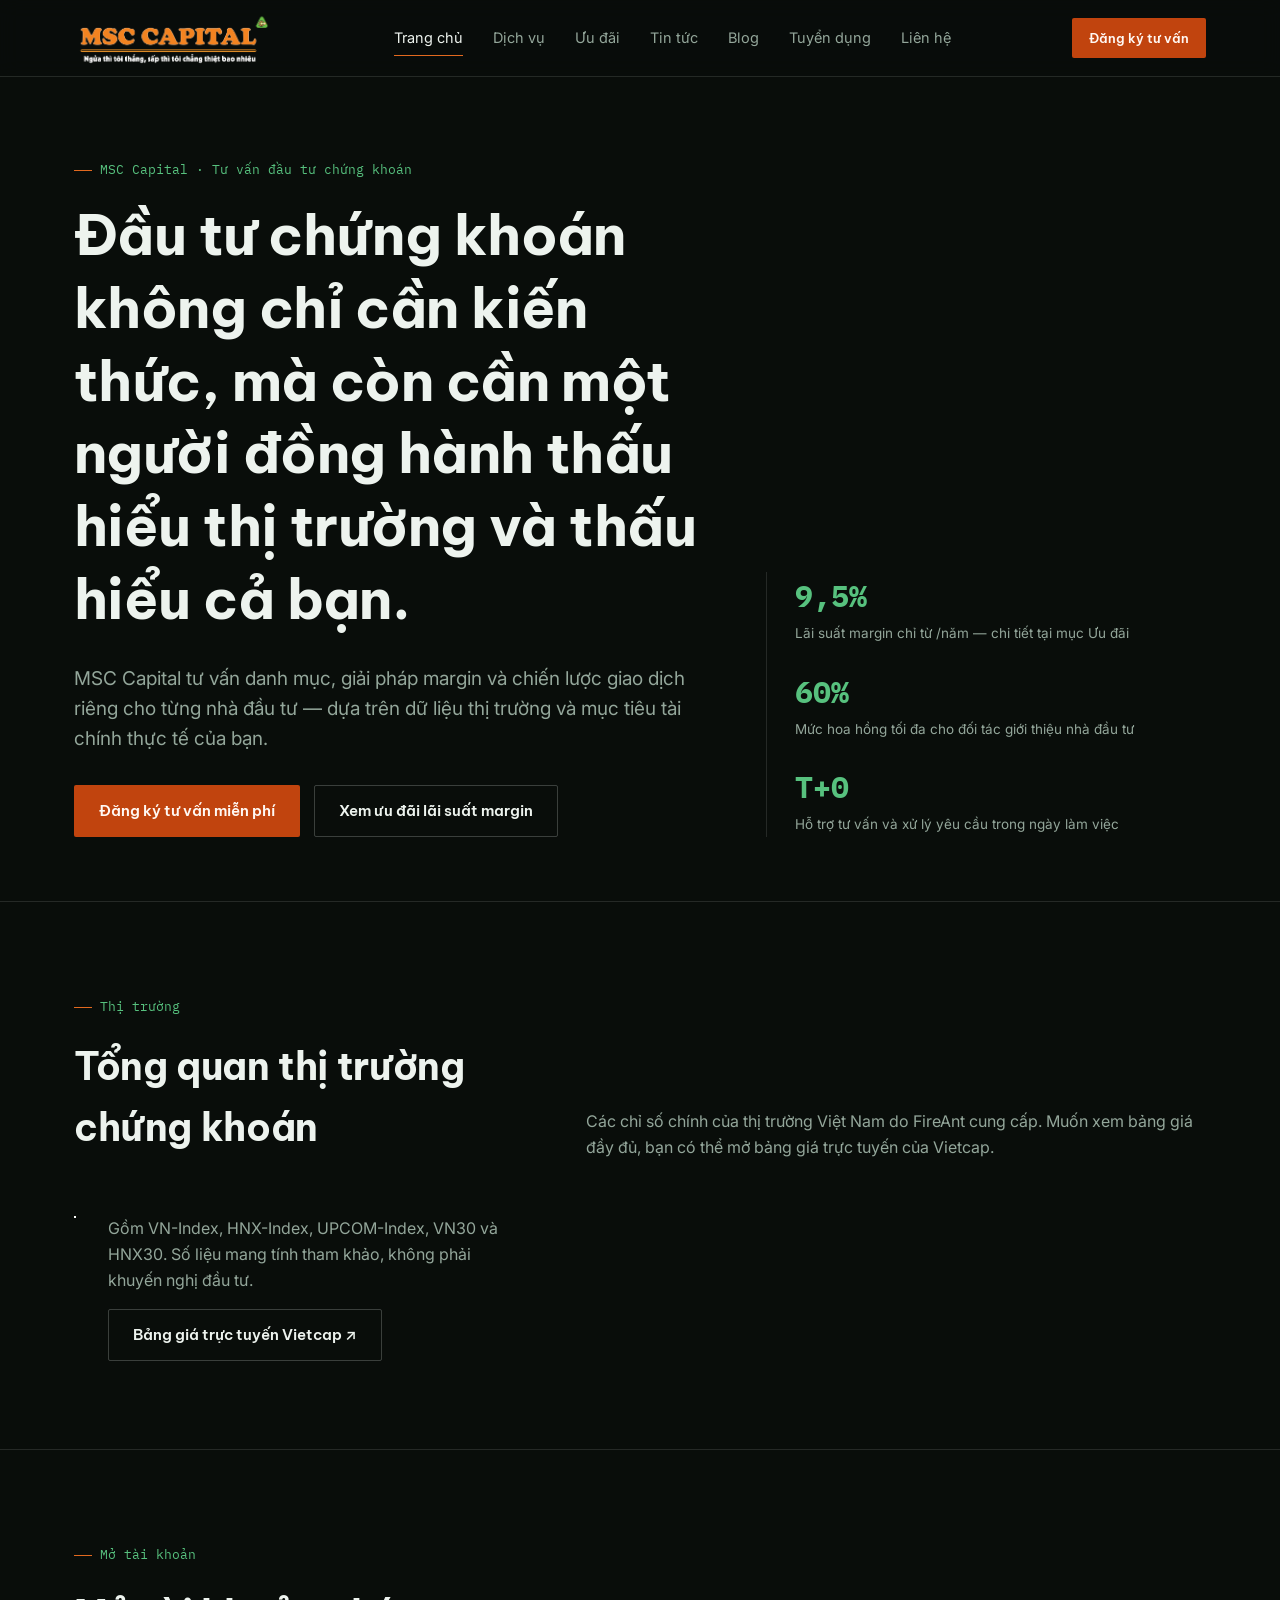
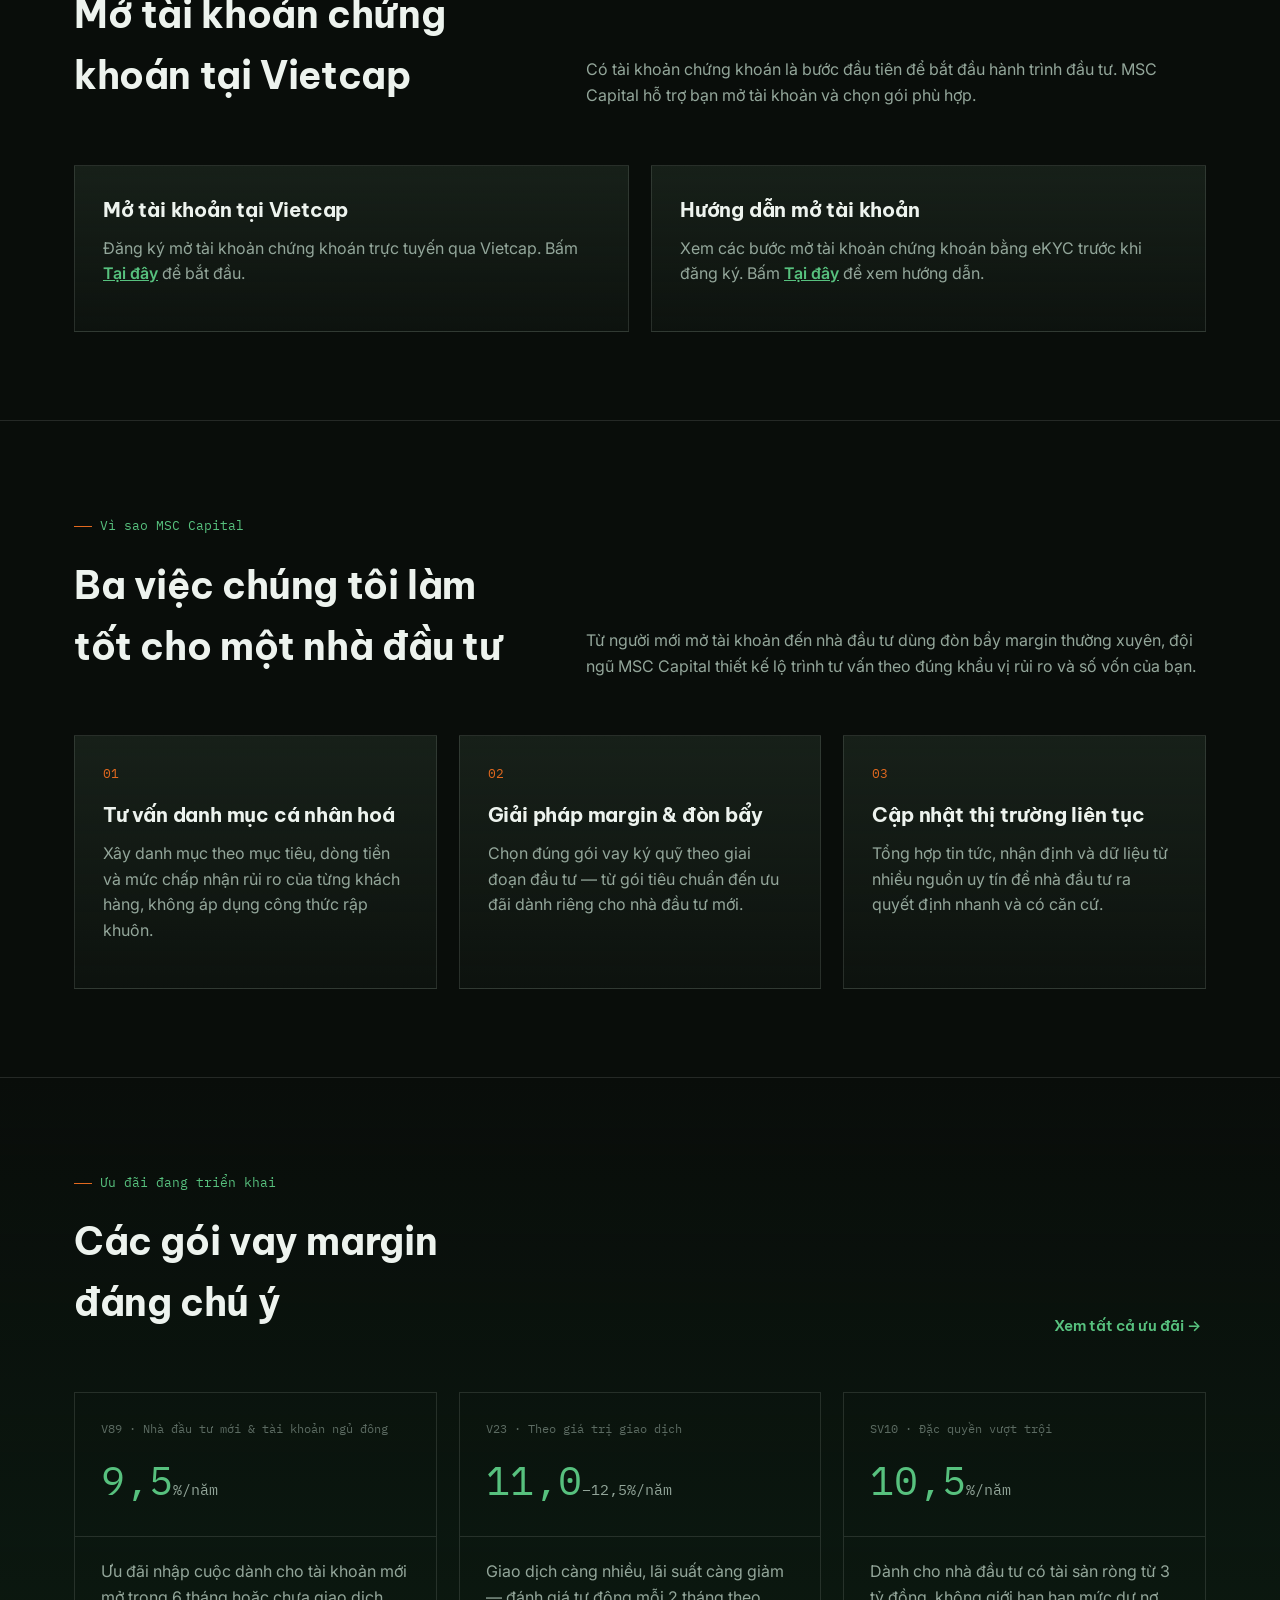
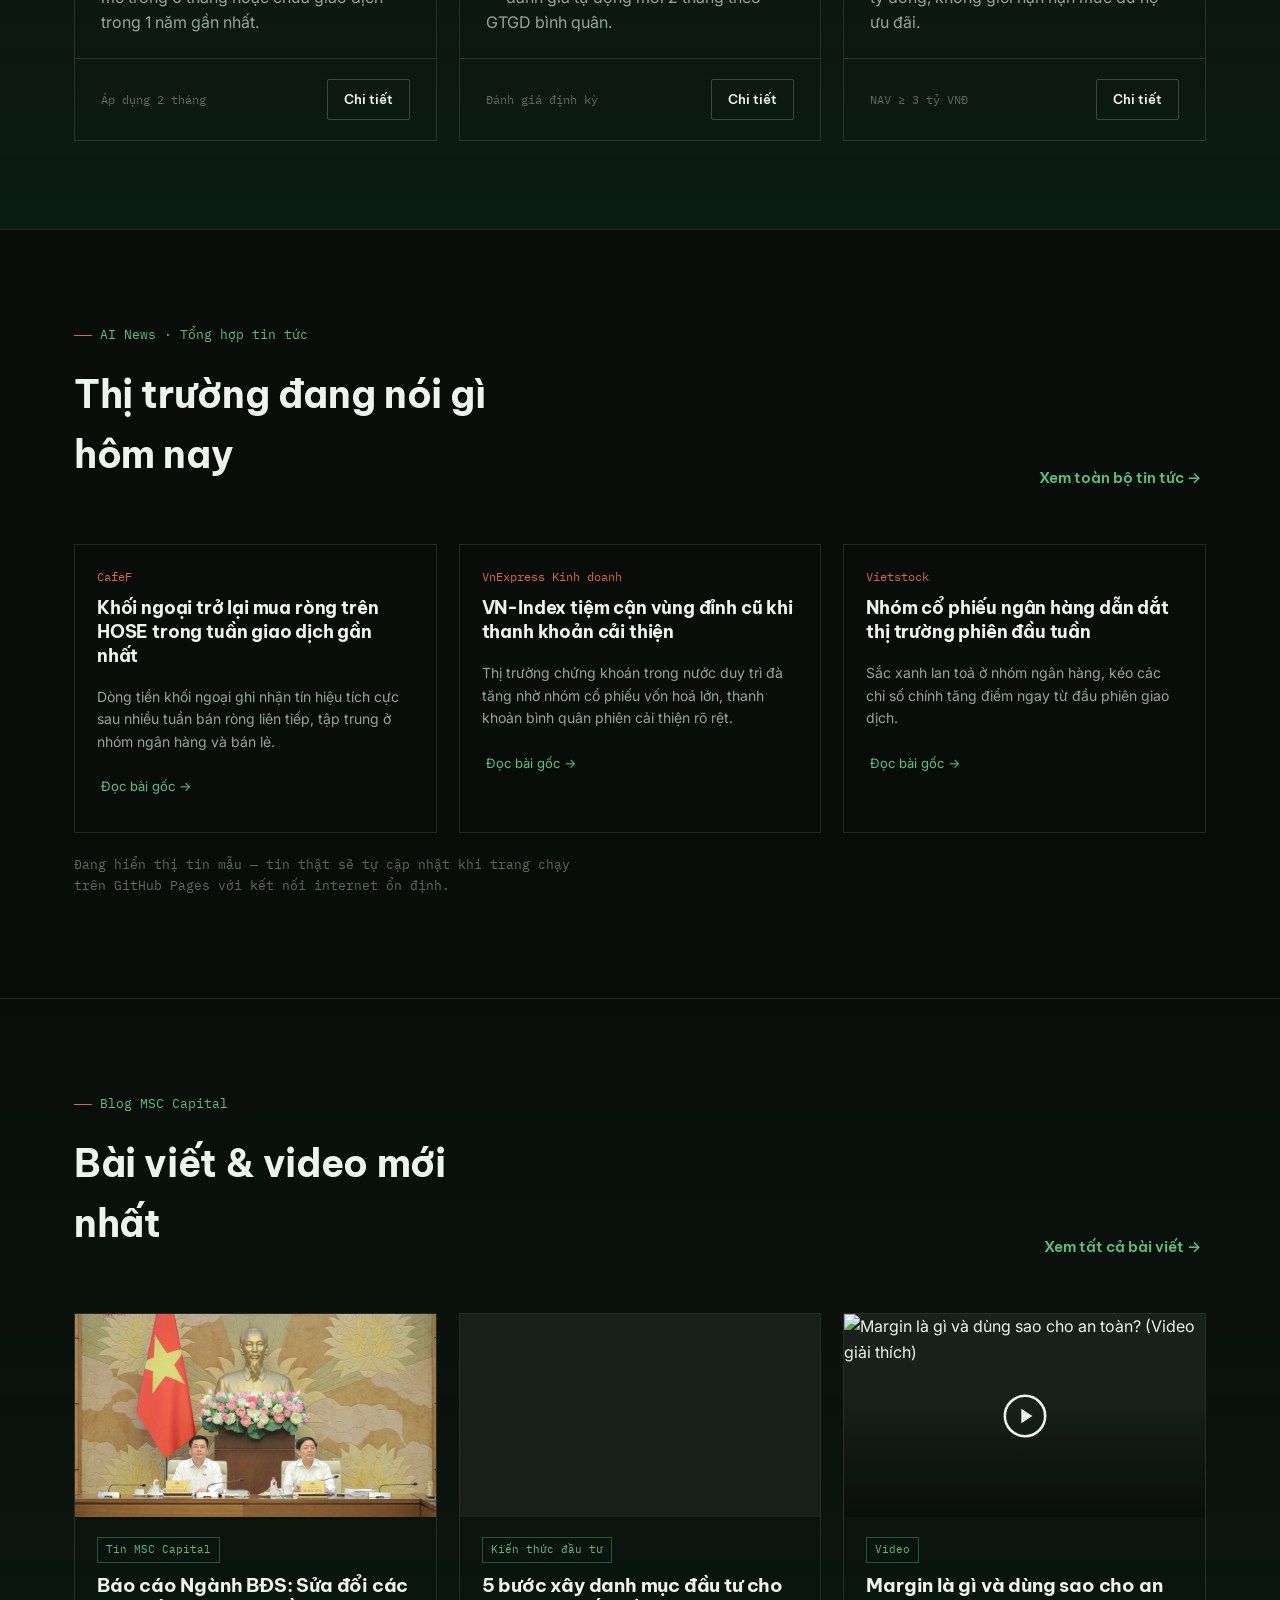
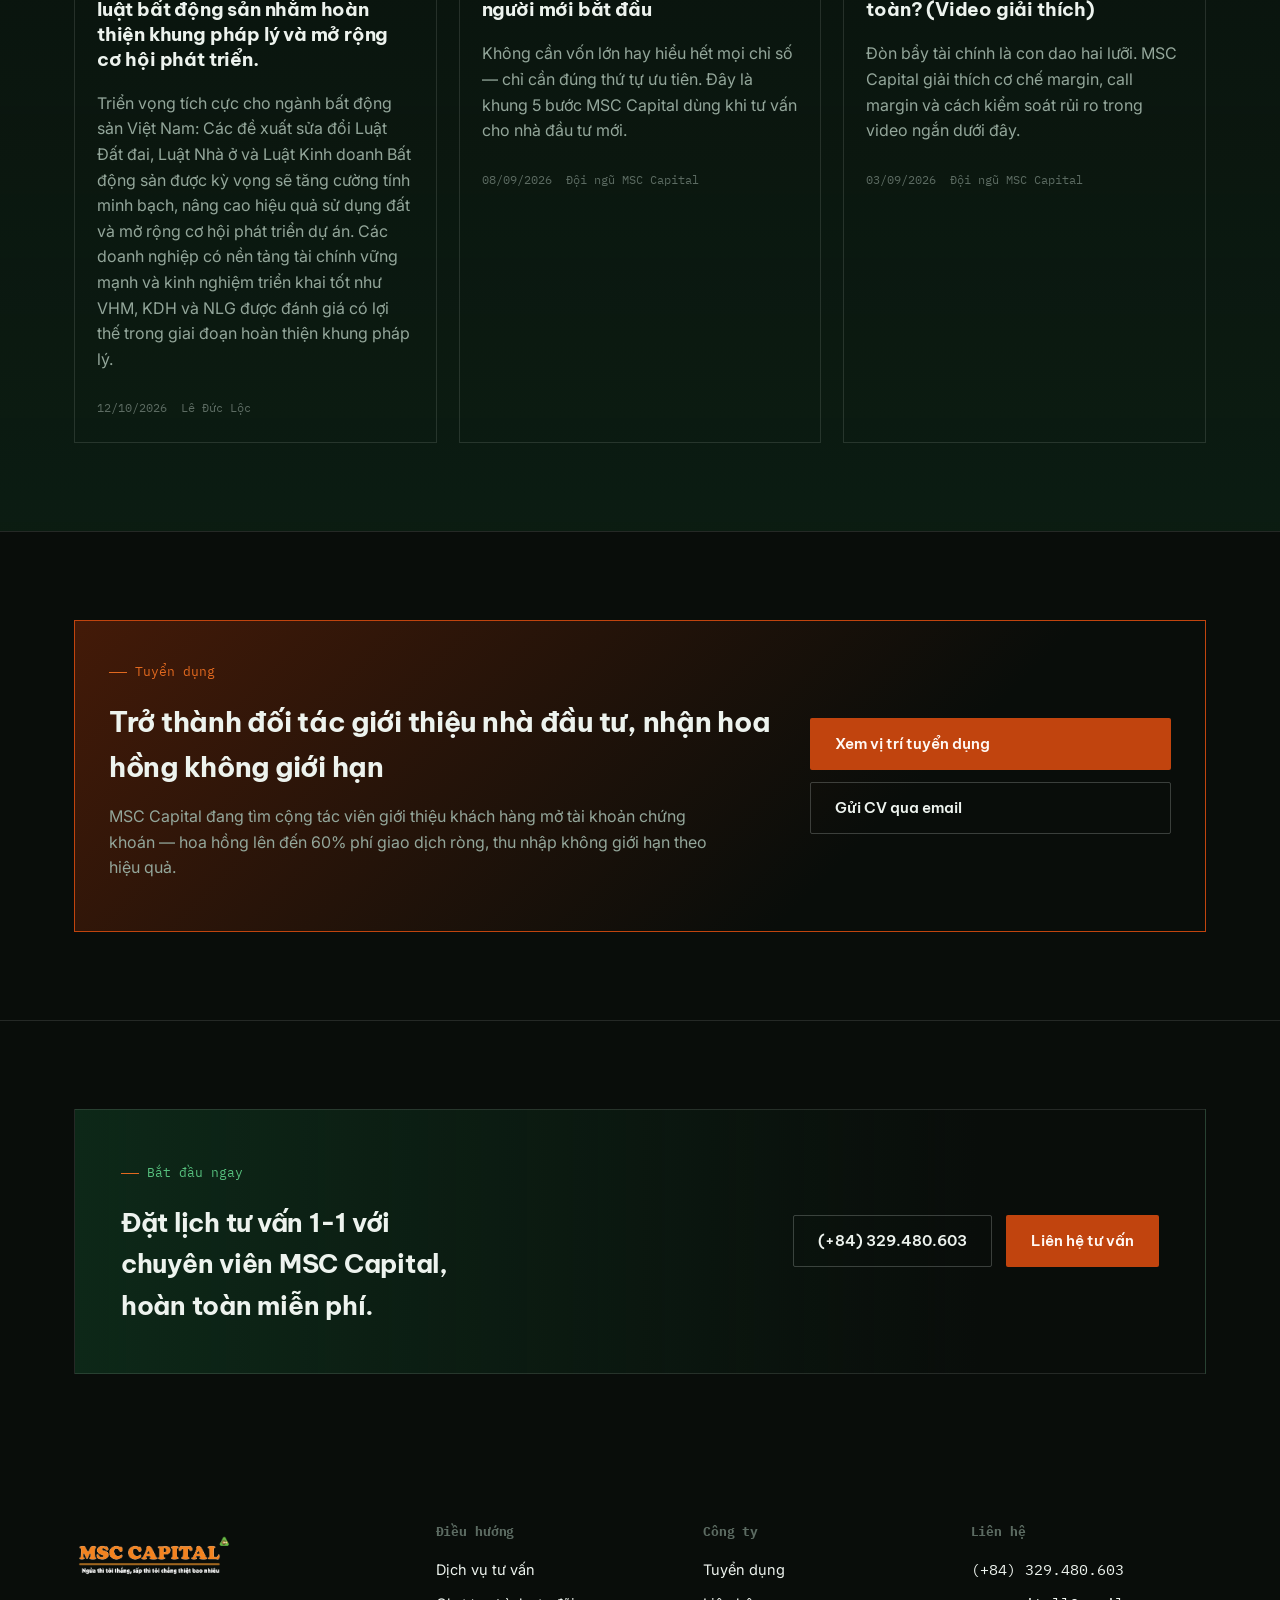
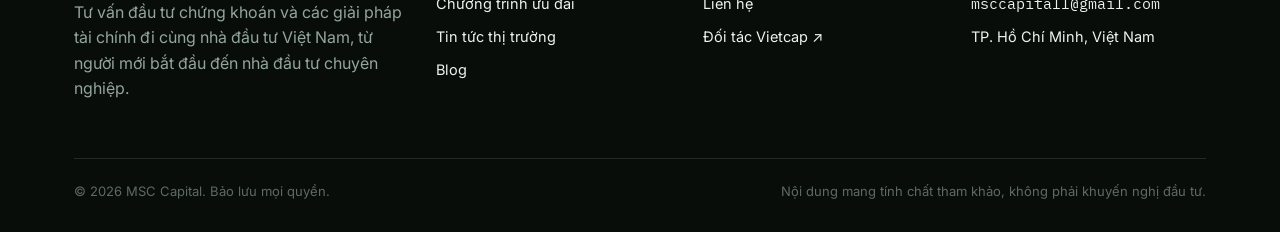
==== commit 4062eae7: "Update index.html" ====
--- a/index.html
+++ b/index.html
@@ -25,7 +25,7 @@
       </div>
     </div>
     <div class="hero-stats">
-      <div class="stat"><b>9,5%</b><span>Lãi suất margin tiêu chuẩn chỉ từ /năm — chi tiết tại mục Ưu đãi</span></div>
+      <div class="stat"><b>9,5%</b><span>Lãi suất margin chỉ từ /năm — chi tiết tại mục Ưu đãi</span></div>
       <div class="stat"><b>60%</b><span>Mức hoa hồng tối đa cho đối tác giới thiệu nhà đầu tư</span></div>
       <div class="stat"><b>T+0</b><span>Hỗ trợ tư vấn và xử lý yêu cầu trong ngày làm việc</span></div>
     </div>
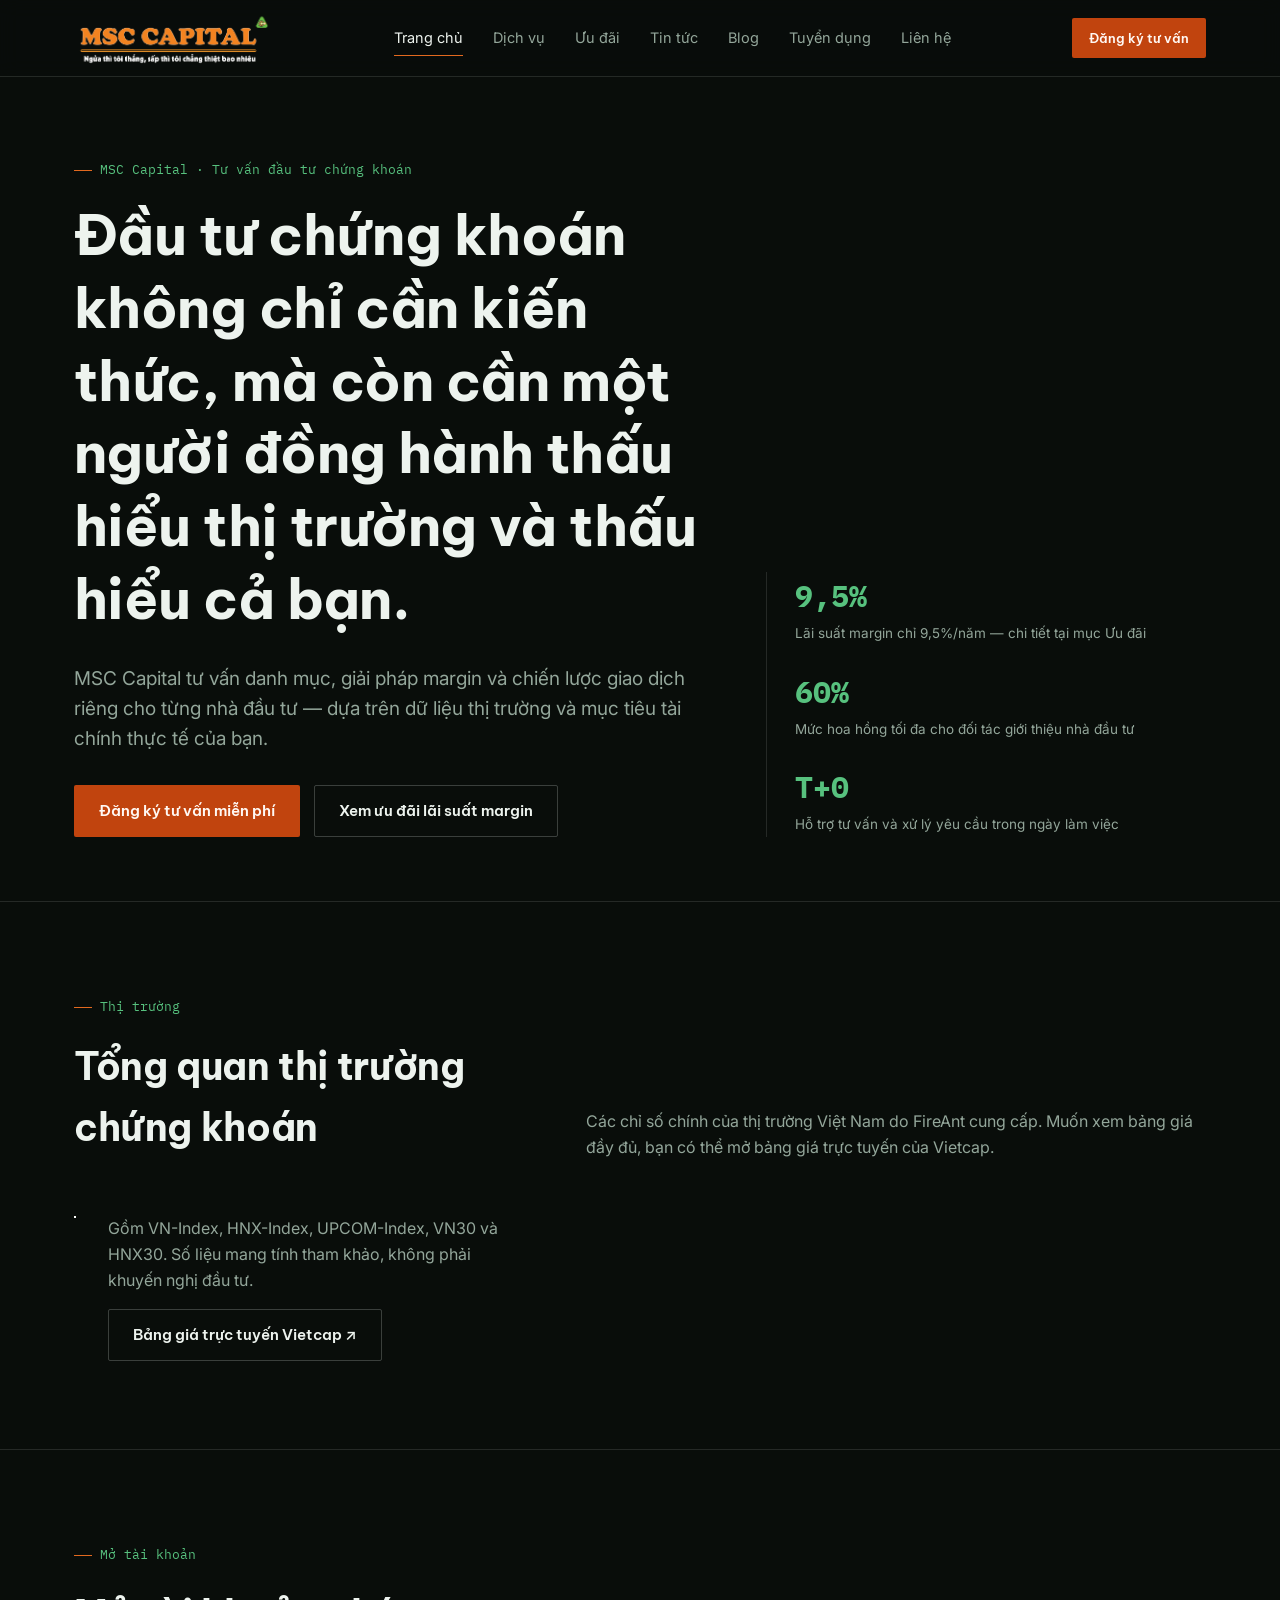
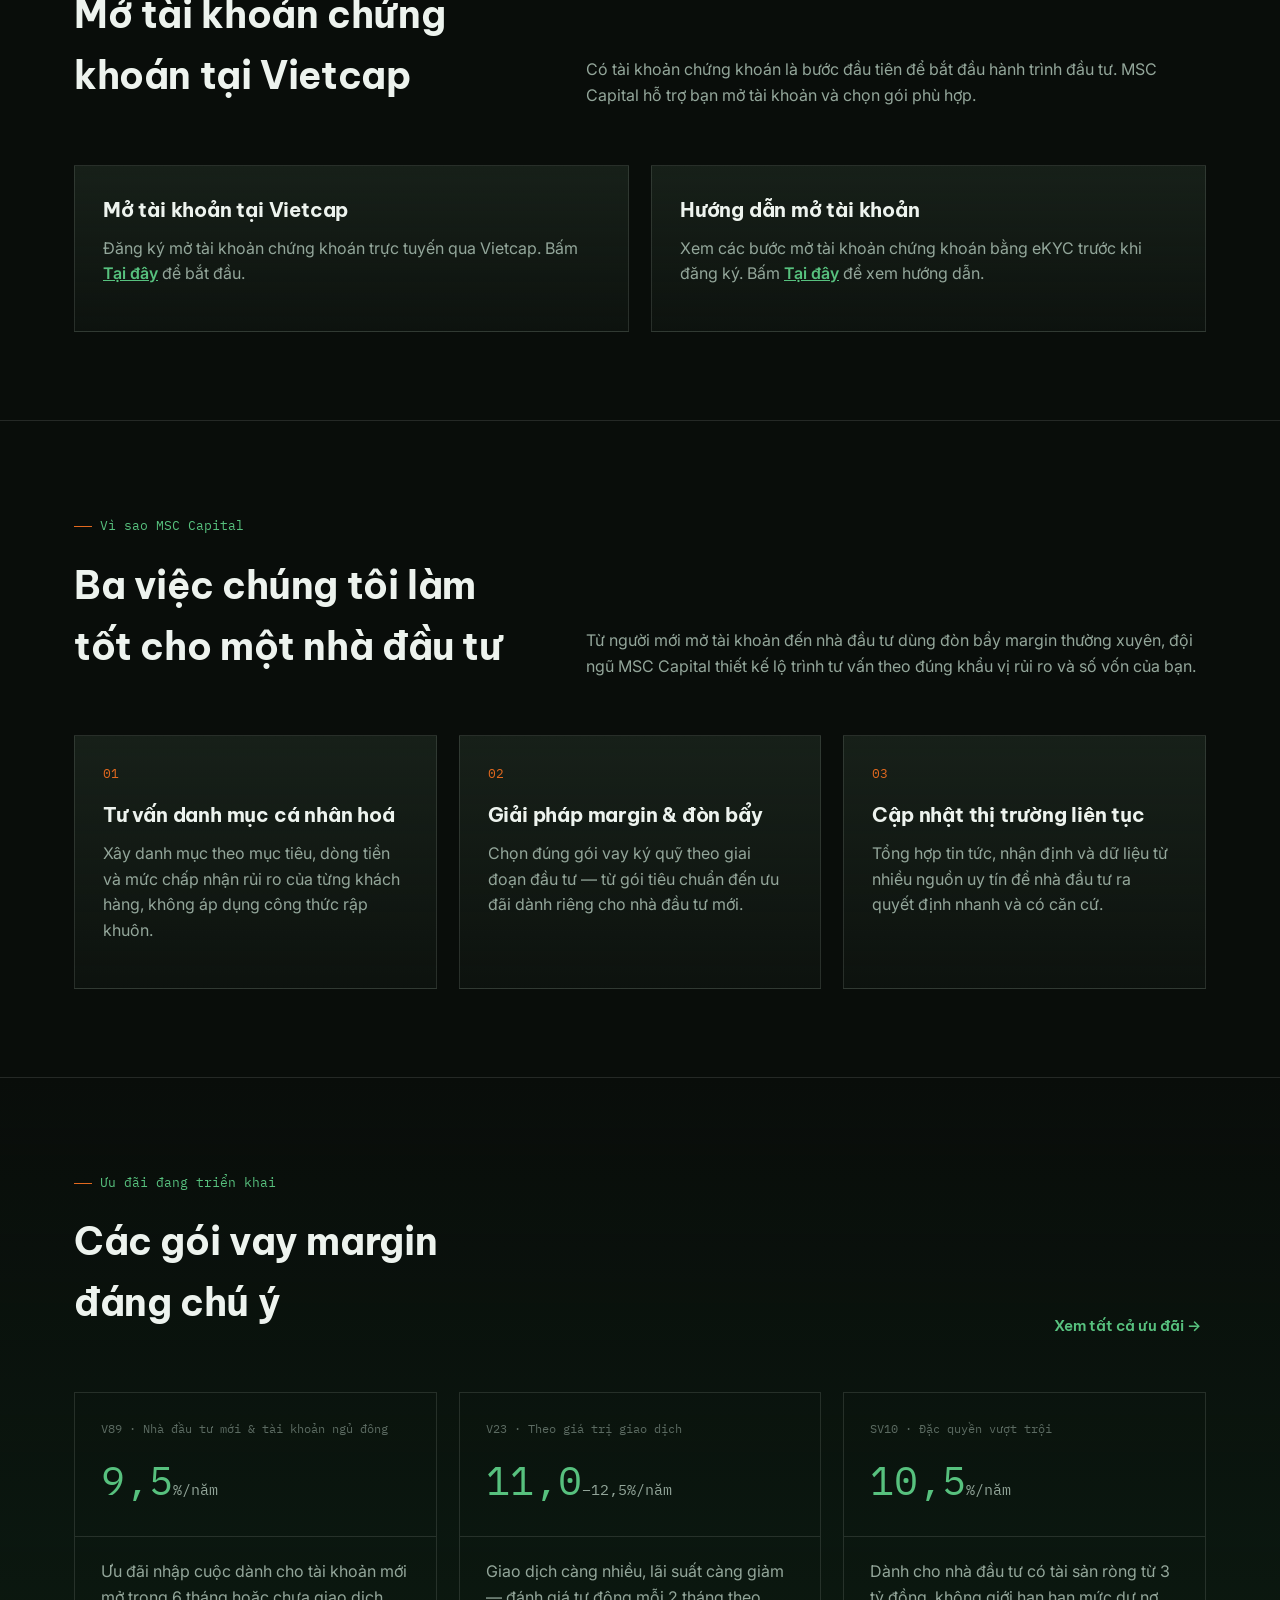
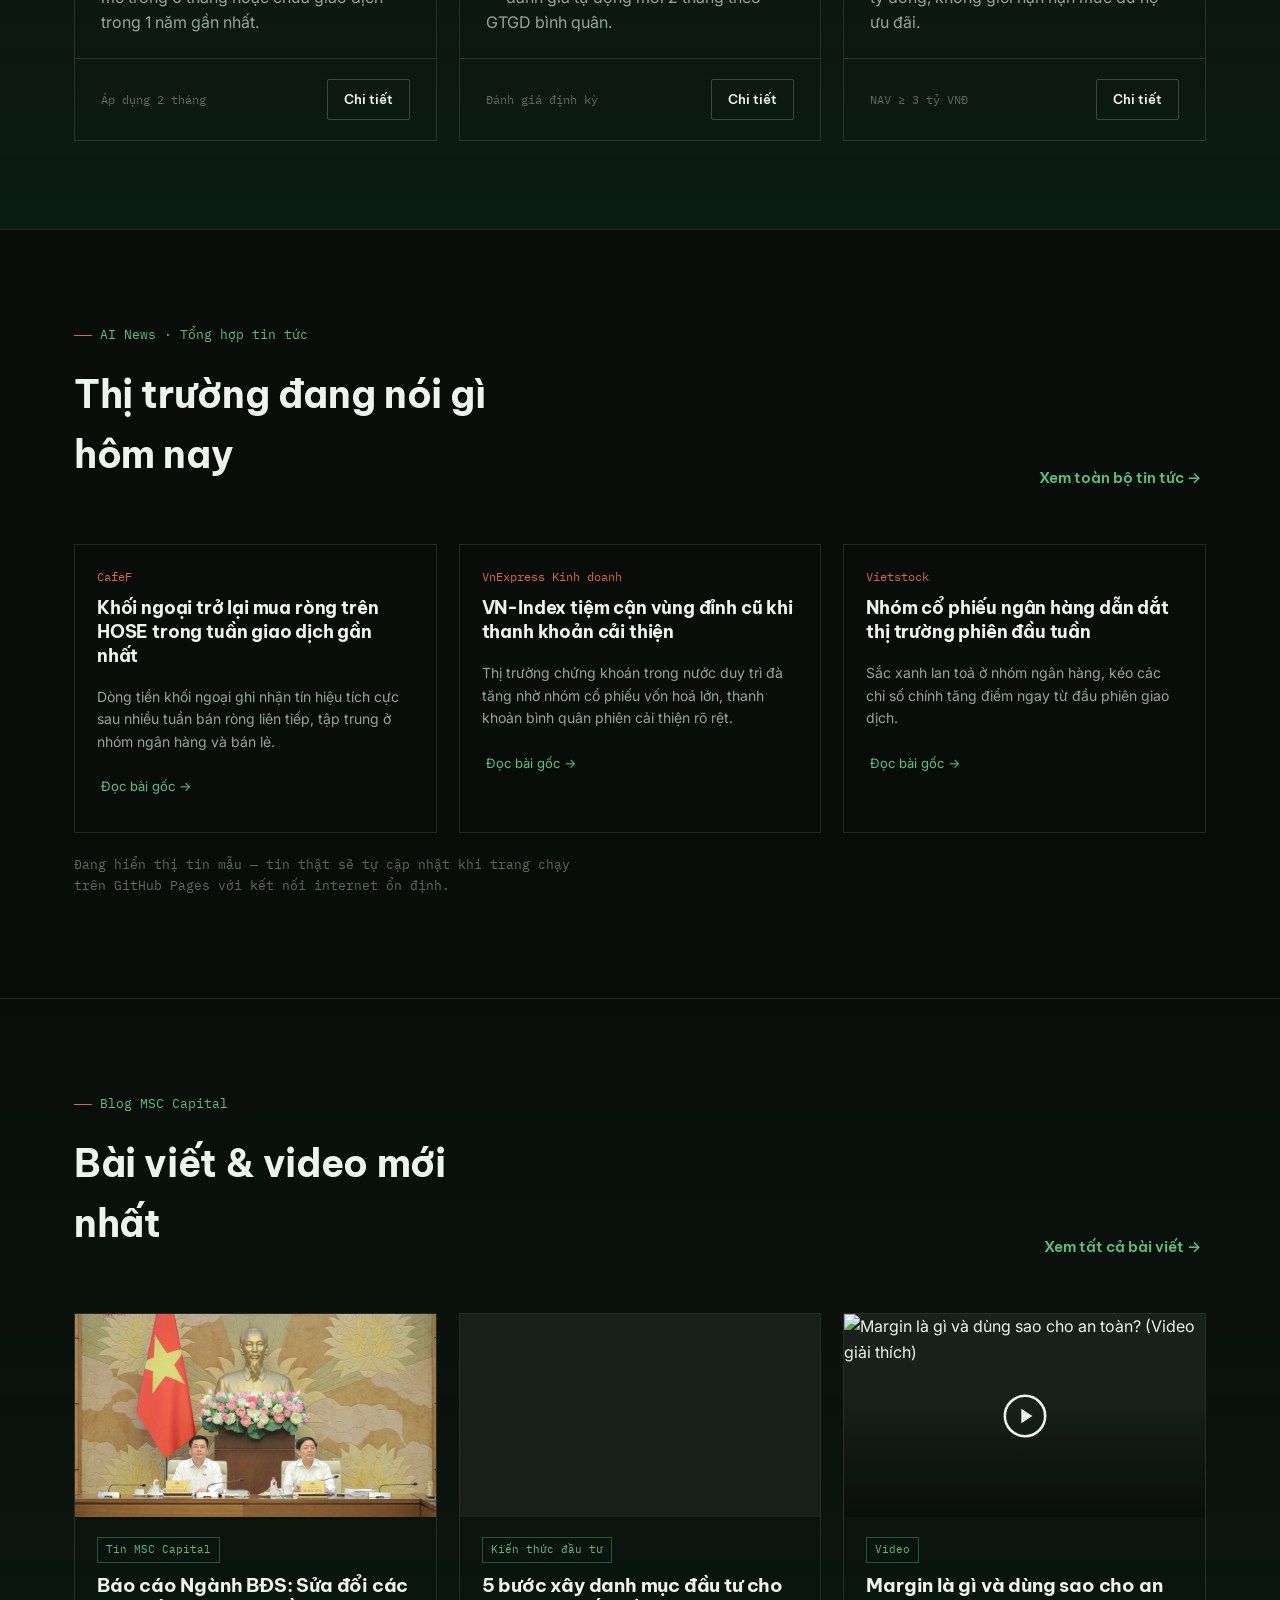
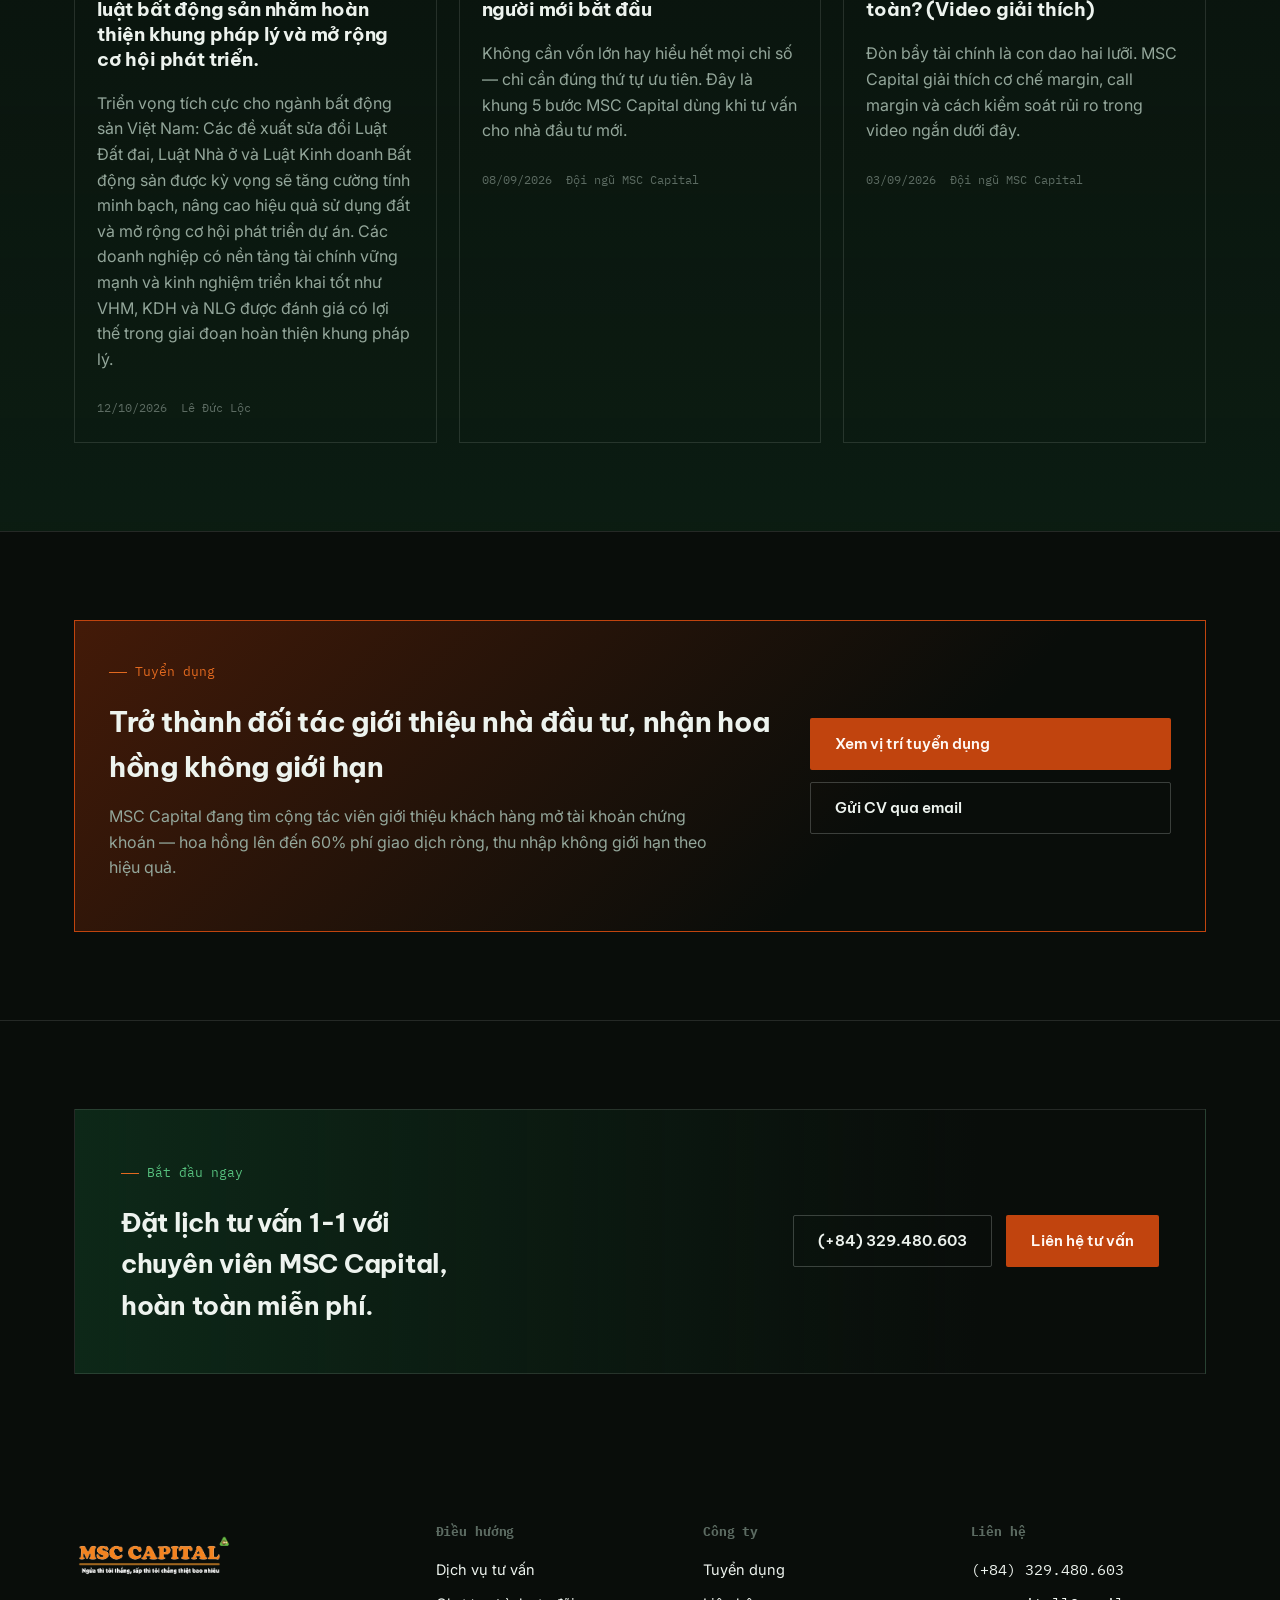
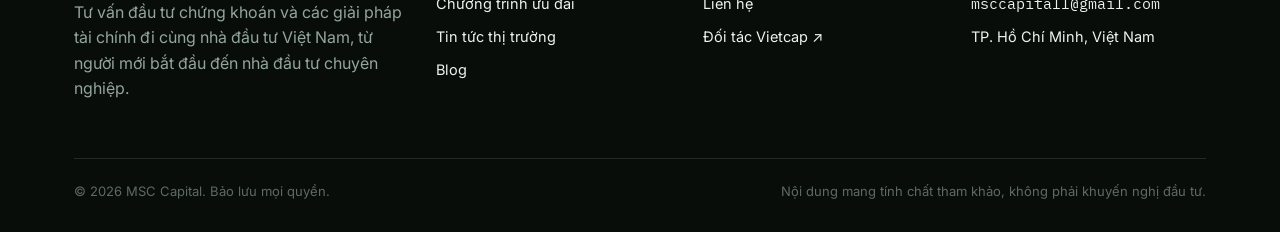
==== commit 8d52154f: "Update index.html" ====
--- a/index.html
+++ b/index.html
@@ -25,7 +25,7 @@
       </div>
     </div>
     <div class="hero-stats">
-      <div class="stat"><b>9,5%</b><span>Lãi suất margin chỉ từ /năm — chi tiết tại mục Ưu đãi</span></div>
+      <div class="stat"><b>9,5%</b><span>Lãi suất margin chỉ 9,5%/năm — chi tiết tại mục Ưu đãi</span></div>
       <div class="stat"><b>60%</b><span>Mức hoa hồng tối đa cho đối tác giới thiệu nhà đầu tư</span></div>
       <div class="stat"><b>T+0</b><span>Hỗ trợ tư vấn và xử lý yêu cầu trong ngày làm việc</span></div>
     </div>
